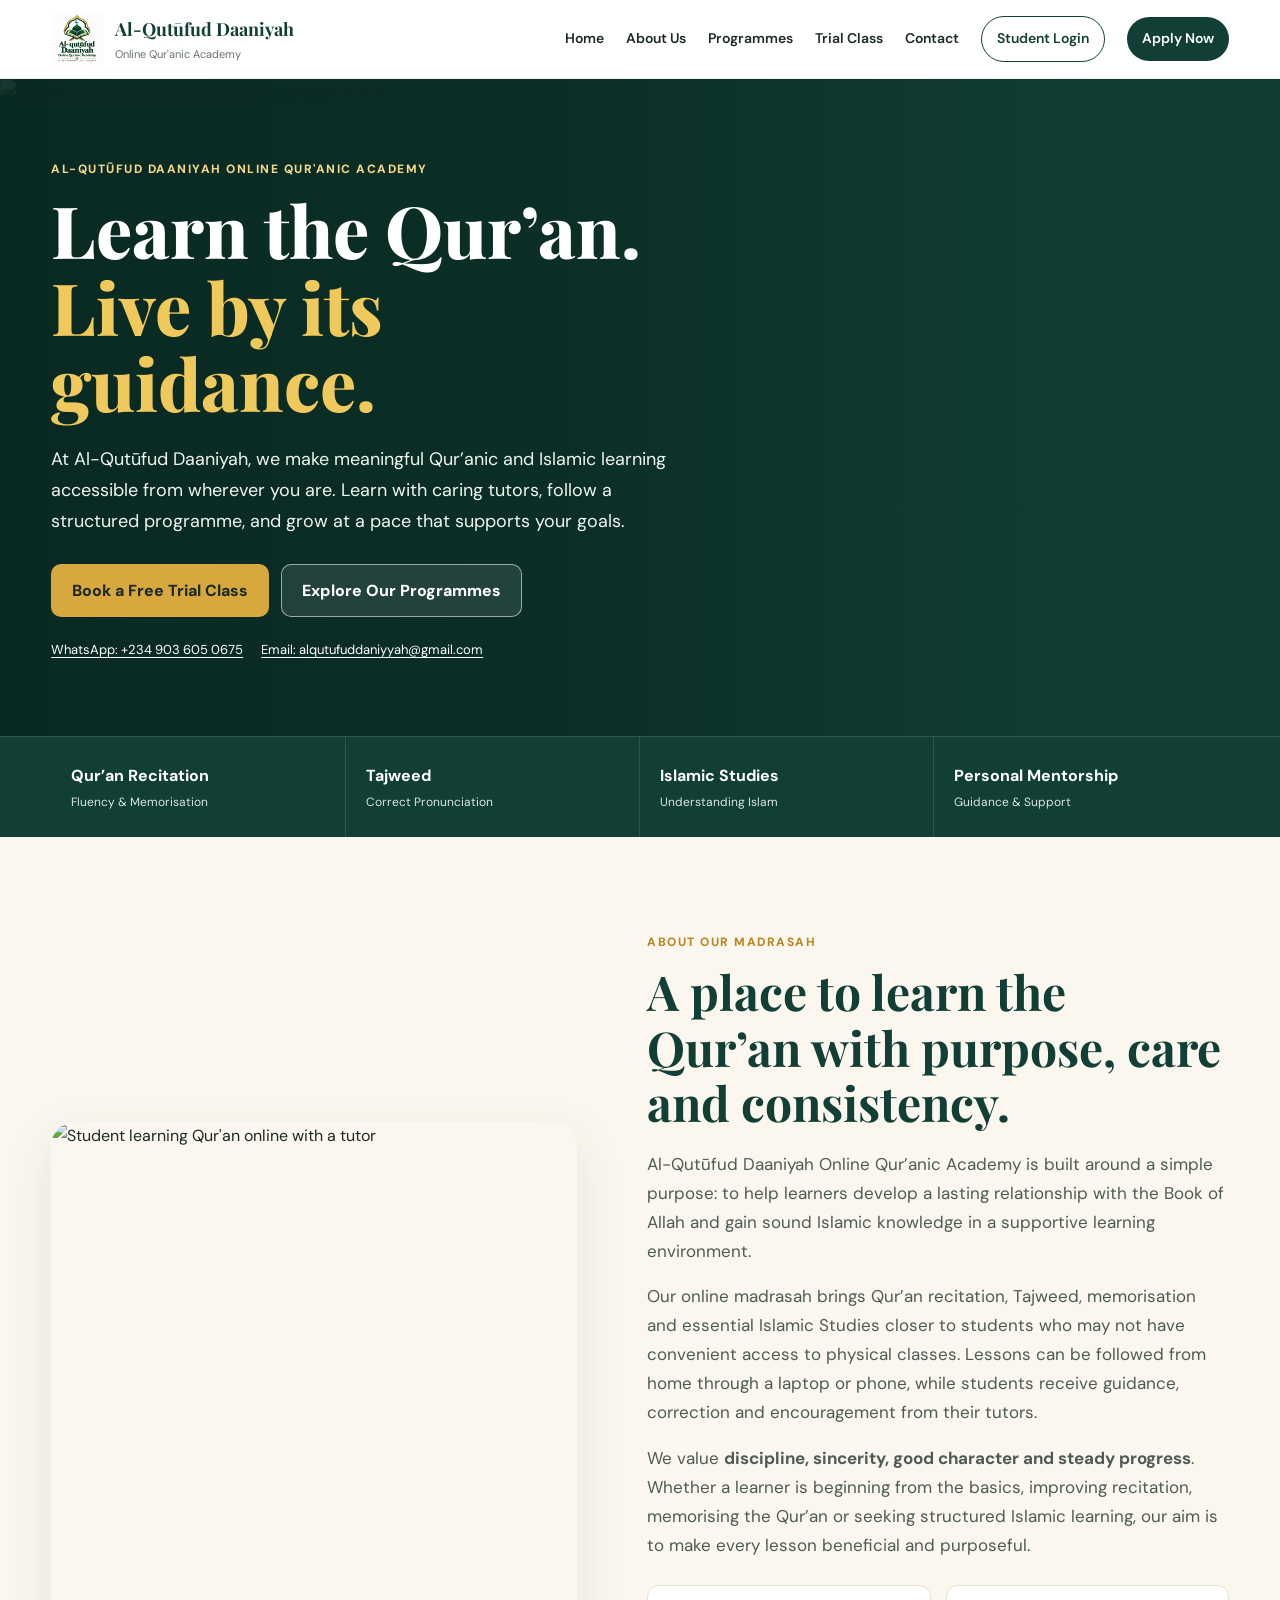
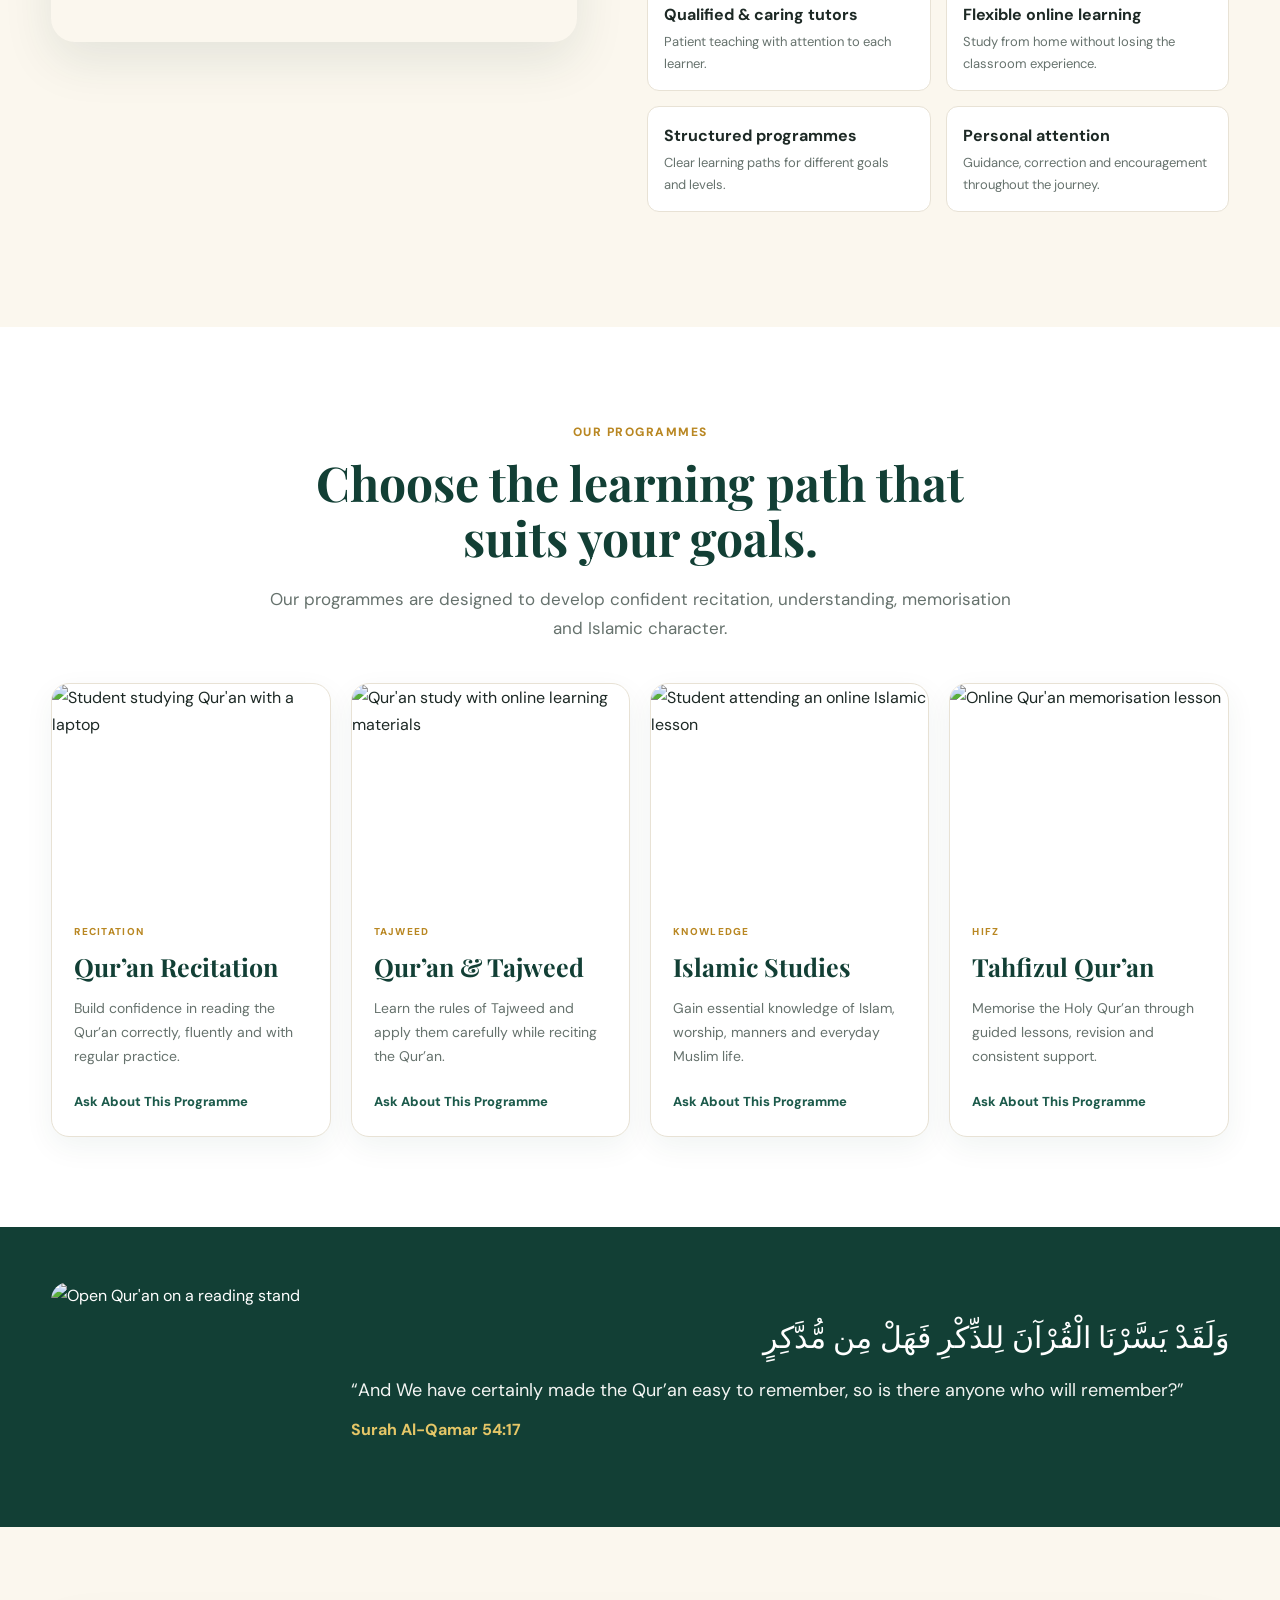
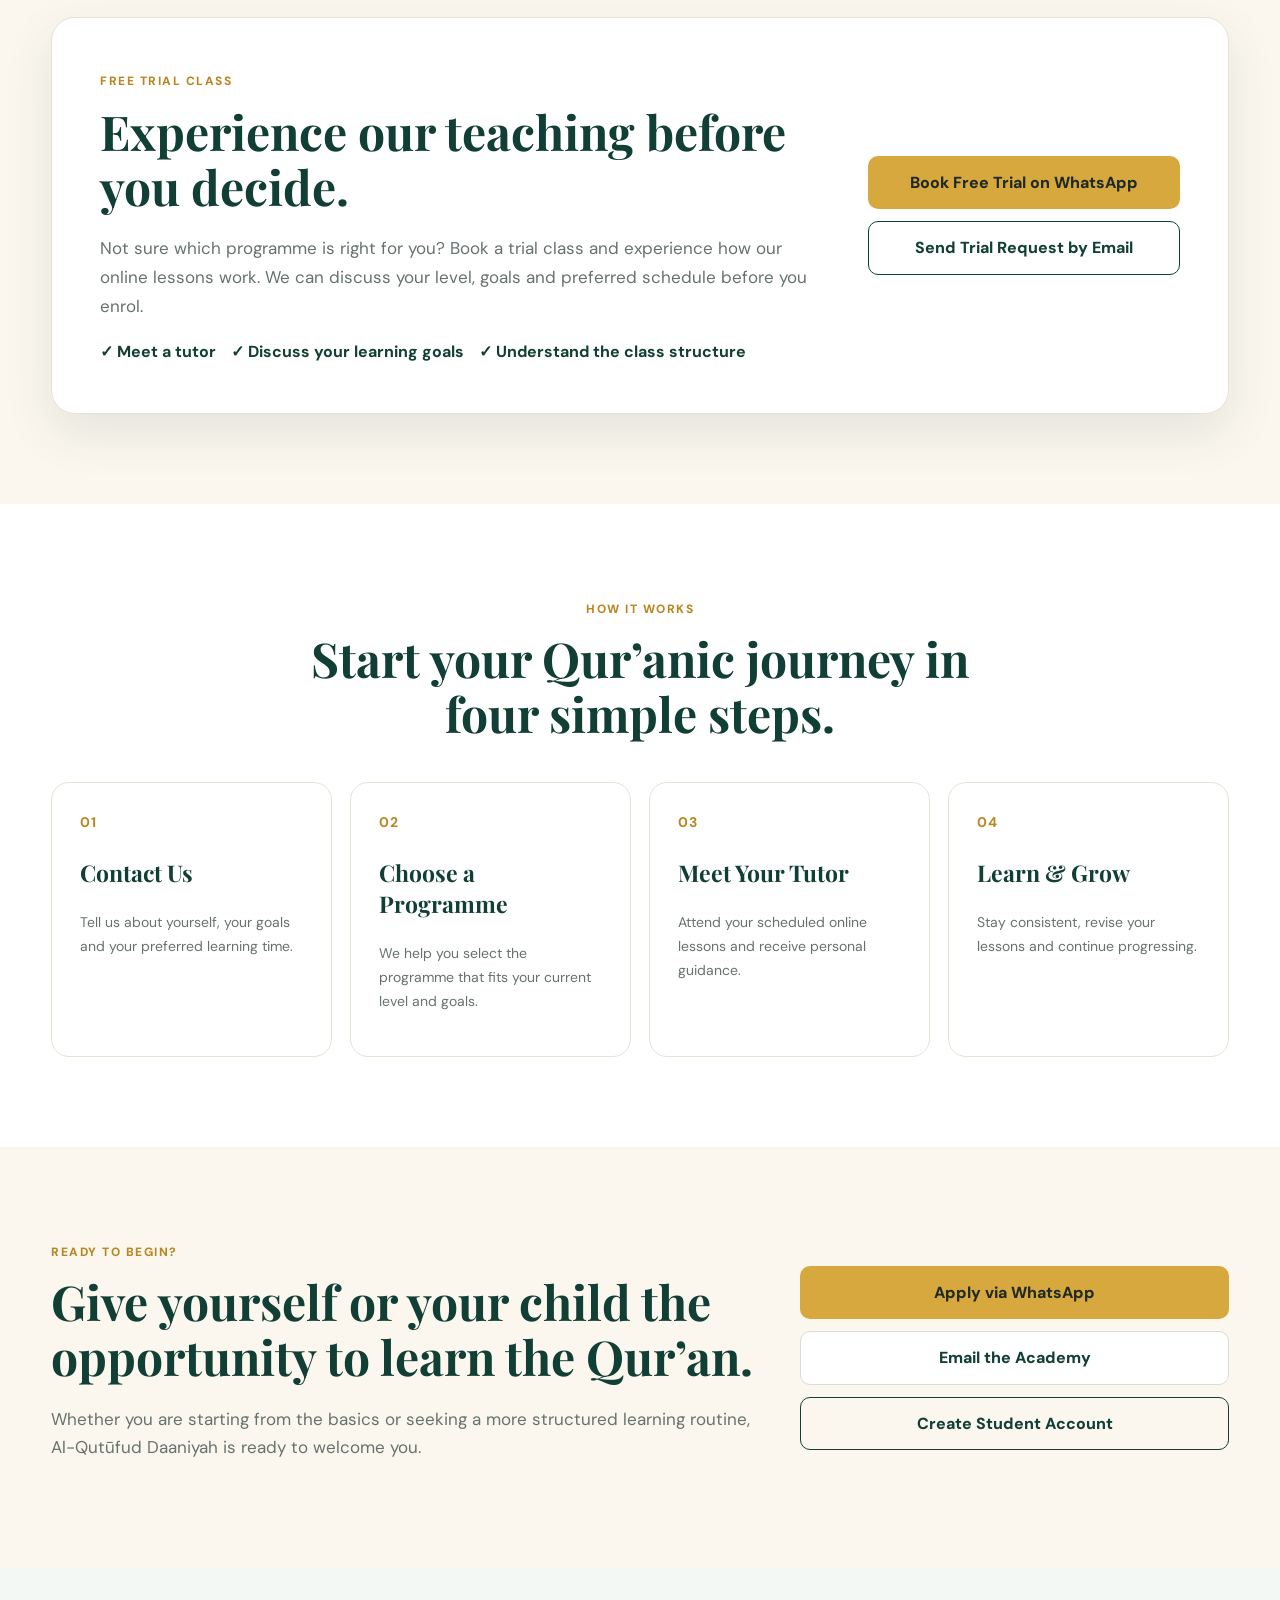
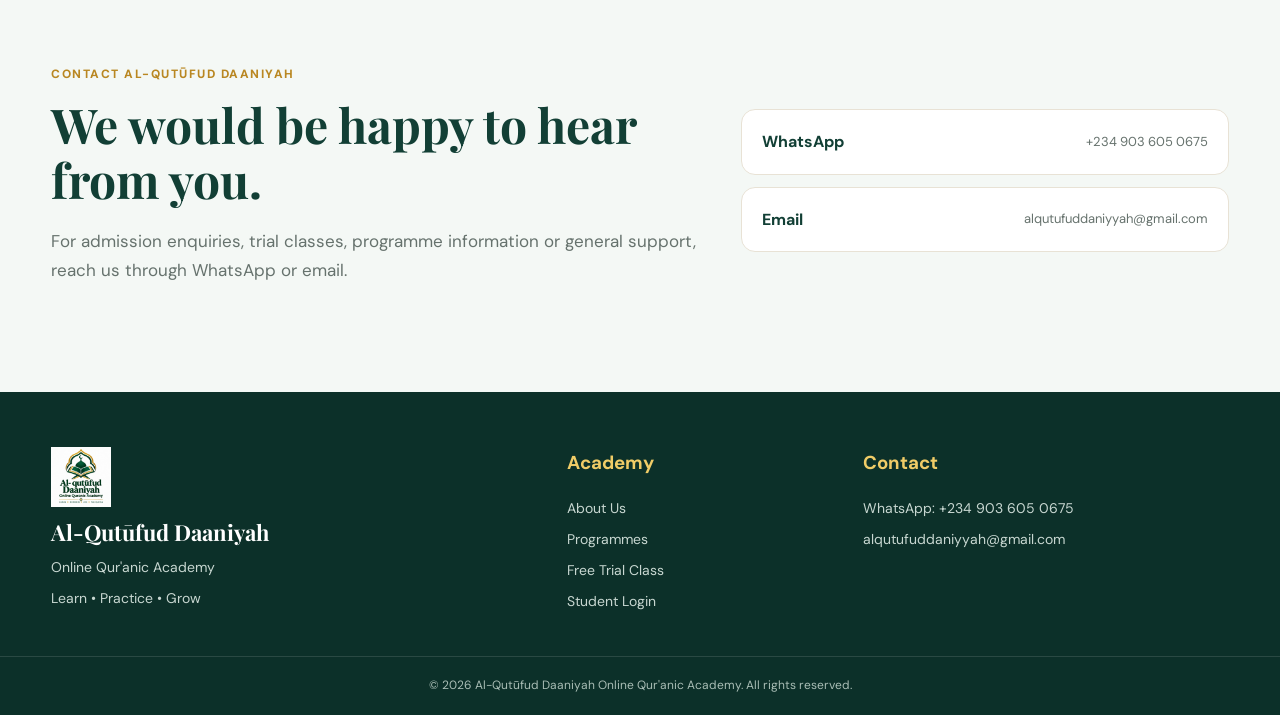
==== index.html @ c8fb1d6e "Add files via upload" ====
<!DOCTYPE html>
<html lang="en">
<head>
<meta charset="UTF-8"><meta name="viewport" content="width=device-width, initial-scale=1.0">
<meta name="description" content="Al-Qutūfud Daaniyah Online Qur'anic Academy — structured Qur'an, Tajweed, Tahfiz, Islamic Studies and personal mentorship online.">
<title>Al-Qutūfud Daaniyah | Online Qur'anic Academy</title>
<link rel="preconnect" href="https://fonts.googleapis.com"><link rel="preconnect" href="https://fonts.gstatic.com" crossorigin>
<link href="https://fonts.googleapis.com/css2?family=DM+Sans:wght@400;500;600;700&family=Playfair+Display:wght@600;700;800&display=swap" rel="stylesheet">
<link rel="stylesheet" href="style.css?v=9">
</head>
<body>
<header class="site-header"><div class="container nav-wrap">
<a class="brand" href="index.html"><img src="logo.png" alt="Al-Qutūfud Daaniyah logo"><span><strong>Al-Qutūfud Daaniyah</strong><small>Online Qur'anic Academy</small></span></a>
<button class="menu-btn" aria-label="Open menu">☰</button>
<nav id="nav"><a href="#home">Home</a><a href="#about">About Us</a><a href="#programmes">Programmes</a><a href="#trial">Trial Class</a><a href="#contact">Contact</a><a class="nav-login" href="student-login.html">Student Login</a><a class="nav-apply" href="#admission">Apply Now</a></nav>
</div></header>
<main>
<section id="home" class="hero-new"><div class="hero-image"><img src="assets/hero-quran-teaching.jpg" alt="Sheikh teaching Qur'an to a student through a laptop"><div class="hero-shade"></div></div><div class="container hero-content"><div class="hero-copy"><span class="eyebrow light-eyebrow">AL-QUTŪFUD DAANIYAH ONLINE QUR'ANIC ACADEMY</span><h1>Learn the Qur’an.<br><span>Live by its guidance.</span></h1><p>At Al-Qutūfud Daaniyah, we make meaningful Qur’anic and Islamic learning accessible from wherever you are. Learn with caring tutors, follow a structured programme, and grow at a pace that supports your goals.</p><div class="hero-actions"><a class="btn gold" href="#trial">Book a Free Trial Class</a><a class="btn glass" href="#programmes">Explore Our Programmes</a></div><div class="hero-contact"><a href="https://wa.me/2349036050675" target="_blank" rel="noopener">WhatsApp: +234 903 605 0675</a><a href="mailto:alqutufuddaniyyah@gmail.com">Email: alqutufuddaniyyah@gmail.com</a></div></div></div></section>
<section class="feature-strip"><div class="container feature-grid"><div><strong>Qur’an Recitation</strong><small>Fluency & Memorisation</small></div><div><strong>Tajweed</strong><small>Correct Pronunciation</small></div><div><strong>Islamic Studies</strong><small>Understanding Islam</small></div><div><strong>Personal Mentorship</strong><small>Guidance & Support</small></div></div></section>
<section id="about" class="section story-section"><div class="container story-grid"><div class="story-image"><img src="assets/about-reference.jpg" alt="Student learning Qur'an online with a tutor"></div><div class="story-copy"><span class="eyebrow">ABOUT OUR MADRASAH</span><h2>A place to learn the Qur’an with purpose, care and consistency.</h2><p>Al-Qutūfud Daaniyah Online Qur’anic Academy is built around a simple purpose: to help learners develop a lasting relationship with the Book of Allah and gain sound Islamic knowledge in a supportive learning environment.</p><p>Our online madrasah brings Qur’an recitation, Tajweed, memorisation and essential Islamic Studies closer to students who may not have convenient access to physical classes. Lessons can be followed from home through a laptop or phone, while students receive guidance, correction and encouragement from their tutors.</p><p>We value <strong>discipline, sincerity, good character and steady progress</strong>. Whether a learner is beginning from the basics, improving recitation, memorising the Qur’an or seeking structured Islamic learning, our aim is to make every lesson beneficial and purposeful.</p><div class="benefit-list"><div><strong>Qualified & caring tutors</strong><span>Patient teaching with attention to each learner.</span></div><div><strong>Flexible online learning</strong><span>Study from home without losing the classroom experience.</span></div><div><strong>Structured programmes</strong><span>Clear learning paths for different goals and levels.</span></div><div><strong>Personal attention</strong><span>Guidance, correction and encouragement throughout the journey.</span></div></div></div></div></section>
<section id="programmes" class="section programs-section"><div class="container"><div class="section-heading"><span class="eyebrow">OUR PROGRAMMES</span><h2>Choose the learning path that suits your goals.</h2><p>Our programmes are designed to develop confident recitation, understanding, memorisation and Islamic character.</p></div><div class="program-grid four">
<article class="program-card"><div class="program-image"><img src="assets/programme-tajweed.jpg" alt="Student studying Qur'an with a laptop"></div><div class="program-body"><span class="program-label">RECITATION</span><h3>Qur’an Recitation</h3><p>Build confidence in reading the Qur’an correctly, fluently and with regular practice.</p><a href="#trial">Ask About This Programme</a></div></article>
<article class="program-card"><div class="program-image"><img src="assets/programme-quran-tajweed.jpg" alt="Qur'an study with online learning materials"></div><div class="program-body"><span class="program-label">TAJWEED</span><h3>Qur’an & Tajweed</h3><p>Learn the rules of Tajweed and apply them carefully while reciting the Qur’an.</p><a href="#trial">Ask About This Programme</a></div></article>
<article class="program-card"><div class="program-image"><img src="assets/programme-islamic-studies.jpg" alt="Student attending an online Islamic lesson"></div><div class="program-body"><span class="program-label">KNOWLEDGE</span><h3>Islamic Studies</h3><p>Gain essential knowledge of Islam, worship, manners and everyday Muslim life.</p><a href="#trial">Ask About This Programme</a></div></article>
<article class="program-card"><div class="program-image"><img src="assets/programme-memorisation.jpg" alt="Online Qur'an memorisation lesson"></div><div class="program-body"><span class="program-label">HIFZ</span><h3>Tahfizul Qur’an</h3><p>Memorise the Holy Qur’an through guided lessons, revision and consistent support.</p><a href="#trial">Ask About This Programme</a></div></article>
</div></div></section>
<section class="quote-band"><div class="container quote-inner"><img src="assets/quote-quran.jpg" alt="Open Qur'an on a reading stand"><div><div class="arabic">وَلَقَدْ يَسَّرْنَا الْقُرْآنَ لِلذِّكْرِ فَهَلْ مِن مُّدَّكِرٍ</div><p>“And We have certainly made the Qur’an easy to remember, so is there anyone who will remember?”</p><span>Surah Al-Qamar 54:17</span></div></div></section>
<section id="trial" class="section trial-section"><div class="container trial-card"><div><span class="eyebrow">FREE TRIAL CLASS</span><h2>Experience our teaching before you decide.</h2><p>Not sure which programme is right for you? Book a trial class and experience how our online lessons work. We can discuss your level, goals and preferred schedule before you enrol.</p><div class="trial-points"><span>✓ Meet a tutor</span><span>✓ Discuss your learning goals</span><span>✓ Understand the class structure</span></div></div><div class="trial-actions"><a class="btn gold" href="https://wa.me/2349036050675?text=Assalamu%20Alaikum%2C%20I%20would%20like%20to%20book%20a%20free%20trial%20class%20at%20Al-Qut%C5%ABfud%20Daaniyah%20Online%20Qur%27anic%20Academy." target="_blank" rel="noopener">Book Free Trial on WhatsApp</a><a class="email-btn" href="mailto:alqutufuddaniyyah@gmail.com?subject=Free%20Trial%20Class%20Request">Send Trial Request by Email</a></div></div></section>
<section id="how" class="section steps-section"><div class="container"><div class="section-heading"><span class="eyebrow">HOW IT WORKS</span><h2>Start your Qur’anic journey in four simple steps.</h2></div><div class="steps-grid four-steps"><div class="step"><b>01</b><h3>Contact Us</h3><p>Tell us about yourself, your goals and your preferred learning time.</p></div><div class="step"><b>02</b><h3>Choose a Programme</h3><p>We help you select the programme that fits your current level and goals.</p></div><div class="step"><b>03</b><h3>Meet Your Tutor</h3><p>Attend your scheduled online lessons and receive personal guidance.</p></div><div class="step"><b>04</b><h3>Learn & Grow</h3><p>Stay consistent, revise your lessons and continue progressing.</p></div></div></div></section>
<section id="admission" class="section admission-section"><div class="container admission-cta"><div><span class="eyebrow">READY TO BEGIN?</span><h2>Give yourself or your child the opportunity to learn the Qur’an.</h2><p>Whether you are starting from the basics or seeking a more structured learning routine, Al-Qutūfud Daaniyah is ready to welcome you.</p></div><div class="cta-buttons"><a class="btn gold" href="https://wa.me/2349036050675?text=Assalamu%20Alaikum%2C%20I%20would%20like%20to%20apply%20to%20Al-Qut%C5%ABfud%20Daaniyah%20Online%20Qur%27anic%20Academy." target="_blank" rel="noopener">Apply via WhatsApp</a><a class="btn secondary" href="mailto:alqutufuddaniyyah@gmail.com?subject=Admission%20Enquiry">Email the Academy</a><a class="btn outline" href="student-login.html#register">Create Student Account</a></div></div></section>
<section id="contact" class="section contact-section"><div class="container contact-grid"><div><span class="eyebrow">CONTACT AL-QUTŪFUD DAANIYAH</span><h2>We would be happy to hear from you.</h2><p>For admission enquiries, trial classes, programme information or general support, reach us through WhatsApp or email.</p></div><div class="contact-buttons"><a class="contact-button whatsapp" href="https://wa.me/2349036050675" target="_blank" rel="noopener"><strong>WhatsApp</strong><span>+234 903 605 0675</span></a><a class="contact-button email" href="mailto:alqutufuddaniyyah@gmail.com"><strong>Email</strong><span>alqutufuddaniyyah@gmail.com</span></a></div></div></section>
</main>
<footer><div class="container footer-grid"><div><img src="logo.png" alt="Al-Qutūfud Daaniyah" class="footer-logo"><strong>Al-Qutūfud Daaniyah</strong><p>Online Qur'anic Academy</p><p>Learn • Practice • Grow</p></div><div><h3>Academy</h3><a href="#about">About Us</a><a href="#programmes">Programmes</a><a href="#trial">Free Trial Class</a><a href="student-login.html">Student Login</a></div><div><h3>Contact</h3><a href="https://wa.me/2349036050675" target="_blank" rel="noopener">WhatsApp: +234 903 605 0675</a><a href="mailto:alqutufuddaniyyah@gmail.com">alqutufuddaniyyah@gmail.com</a></div></div><div class="copyright">© <span id="year"></span> Al-Qutūfud Daaniyah Online Qur'anic Academy. All rights reserved.</div></footer>
<script src="script.js?v=9"></script>
</body></html>
---- style.css ----
:root{--green:#123f35;--green2:#1c5a4b;--cream:#fbf7ee;--gold:#d7a83d;--gold2:#b98722;--ink:#1d2925;--muted:#66726d;--white:#fff;--line:#e8e2d5;--shadow:0 18px 50px rgba(19,63,53,.10)}*{box-sizing:border-box}html{scroll-behavior:smooth}body{margin:0;font-family:'DM Sans',sans-serif;color:var(--ink);background:#fff;line-height:1.7}a{text-decoration:none;color:inherit}.container{width:min(1180px,92%);margin:auto}.site-header{position:sticky;top:0;z-index:50;background:rgba(255,255,255,.96);backdrop-filter:blur(12px);border-bottom:1px solid rgba(18,63,53,.08)}.nav-wrap{min-height:78px;display:flex;align-items:center;justify-content:space-between;gap:24px}.brand{display:flex;align-items:center;gap:12px}.brand img{width:52px;height:52px;object-fit:contain}.brand strong{display:block;font-family:'Playfair Display',serif;font-size:18px;color:var(--green)}.brand small{display:block;color:var(--muted);font-size:11px}nav{display:flex;align-items:center;gap:22px;font-size:14px;font-weight:600}nav a:hover{color:var(--gold2)}.nav-login,.nav-apply{padding:10px 15px;border-radius:999px}.nav-login{border:1px solid var(--green);color:var(--green)}.nav-apply{background:var(--green);color:white}.menu-btn{display:none;border:0;background:none;font-size:28px;color:var(--green)}.hero-new{position:relative;min-height:650px;display:flex;align-items:center;overflow:hidden;background:var(--green)}.hero-image,.hero-shade{position:absolute;inset:0}.hero-image img{width:100%;height:100%;object-fit:cover}.hero-shade{background:linear-gradient(90deg,rgba(8,40,32,.93) 0%,rgba(8,40,32,.72) 43%,rgba(8,40,32,.18) 78%,rgba(8,40,32,.1))}.hero-content{position:relative;z-index:2}.hero-copy{max-width:670px;color:#fff;padding:75px 0}.eyebrow{display:inline-block;letter-spacing:1.5px;font-size:12px;font-weight:800;color:var(--gold2);margin-bottom:12px}.light-eyebrow{color:#f4d889}.hero-copy h1{font:800 clamp(42px,6vw,72px)/1.06 'Playfair Display',serif;margin:0 0 24px}.hero-copy h1 span{color:#f0c95c}.hero-copy p{font-size:18px;max-width:650px;color:#f1f5f2;margin-bottom:28px}.hero-actions{display:flex;flex-wrap:wrap;gap:12px}.btn{display:inline-flex;justify-content:center;align-items:center;min-height:48px;padding:12px 20px;border-radius:10px;border:1px solid transparent;font-weight:800;cursor:pointer;transition:.2s}.btn:hover{transform:translateY(-1px)}.btn.gold{background:var(--gold);color:#1f2a24}.btn.primary{background:var(--green);color:#fff}.btn.secondary{background:#fff;color:var(--green);border-color:#d7ded9}.btn.outline{background:transparent;color:var(--green);border-color:var(--green)}.btn.glass{background:rgba(255,255,255,.1);color:#fff;border-color:rgba(255,255,255,.55)}.hero-contact{display:flex;gap:18px;flex-wrap:wrap;margin-top:22px;font-size:13px}.hero-contact a{text-decoration:underline;text-underline-offset:3px}.feature-strip{background:var(--green);color:#fff;border-top:1px solid rgba(255,255,255,.12)}.feature-grid{display:grid;grid-template-columns:repeat(4,1fr)}.feature-grid>div{padding:25px 20px;border-right:1px solid rgba(255,255,255,.12)}.feature-grid>div:last-child{border-right:0}.feature-grid strong,.feature-grid small{display:block}.feature-grid strong{font-size:16px}.feature-grid small{color:#d8e6e0;font-size:12px;margin-top:2px}.section{padding:90px 0}.story-section{background:var(--cream)}.story-grid{display:grid;grid-template-columns:.95fr 1.05fr;gap:70px;align-items:center}.story-image{border-radius:24px;overflow:hidden;box-shadow:var(--shadow)}.story-image img{display:block;width:100%;height:520px;object-fit:cover}.story-copy h2,.section-heading h2,.admission-cta h2,.trial-card h2,.contact-grid h2{font:700 clamp(30px,4vw,48px)/1.15 'Playfair Display',serif;color:var(--green);margin:0 0 20px}.story-copy p{font-size:17px;color:#4d5b55}.benefit-list{display:grid;grid-template-columns:1fr 1fr;gap:15px;margin:25px 0}.benefit-list>div{padding:15px 16px;background:#fff;border:1px solid var(--line);border-radius:12px}.benefit-list strong,.benefit-list span{display:block}.benefit-list span{font-size:13px;color:var(--muted);margin-top:3px}.programs-section{background:#fff}.section-heading{max-width:760px;margin:0 auto 40px;text-align:center}.section-heading p{font-size:17px;color:var(--muted)}.program-grid{display:grid;grid-template-columns:repeat(4,1fr);gap:20px}.program-card{border:1px solid var(--line);border-radius:18px;overflow:hidden;background:#fff;box-shadow:0 10px 30px rgba(18,63,53,.06);transition:.2s}.program-card:hover{transform:translateY(-4px);box-shadow:var(--shadow)}.program-image{height:210px;overflow:hidden}.program-image img{width:100%;height:100%;object-fit:cover;display:block}.program-body{padding:22px}.program-label{font-size:10px;font-weight:800;letter-spacing:1.3px;color:var(--gold2)}.program-body h3{font:700 25px 'Playfair Display',serif;color:var(--green);margin:7px 0 10px}.program-body p{color:var(--muted);font-size:14px;min-height:76px}.program-body a{color:var(--green2);font-weight:800;font-size:13px}.quote-band{background:var(--green);color:#fff;padding:55px 0}.quote-inner{display:grid;grid-template-columns:260px 1fr;align-items:center;gap:40px}.quote-inner img{width:260px;height:190px;border-radius:18px;object-fit:cover}.arabic{font-family:serif;font-size:30px;line-height:1.8;direction:rtl}.quote-inner p{font-size:18px;margin:10px 0;color:#f3f5f3}.quote-inner span{color:#e5c667;font-weight:700}.trial-section{background:var(--cream)}.trial-card{display:grid;grid-template-columns:1.4fr .6fr;gap:40px;align-items:center;background:#fff;border:1px solid var(--line);border-radius:24px;padding:48px;box-shadow:var(--shadow)}.trial-card p{font-size:17px;color:var(--muted)}.trial-points{display:flex;flex-wrap:wrap;gap:15px;color:var(--green);font-weight:700}.trial-actions{display:flex;flex-direction:column;gap:12px}.email-btn{text-align:center;border:1px solid var(--green);padding:12px 20px;border-radius:10px;color:var(--green);font-weight:800}.steps-section{background:#fff}.steps-grid{display:grid;grid-template-columns:repeat(4,1fr);gap:18px}.step{padding:28px;border:1px solid var(--line);border-radius:18px;background:#fff}.step b{display:block;color:var(--gold2);font-size:14px;letter-spacing:1px}.step h3{color:var(--green);font:700 23px 'Playfair Display',serif}.step p{color:var(--muted);font-size:14px}.admission-section{background:var(--cream)}.admission-cta{display:grid;grid-template-columns:1.25fr .75fr;gap:35px;align-items:center}.admission-cta p{font-size:17px;color:var(--muted)}.cta-buttons{display:flex;flex-direction:column;gap:12px}.contact-section{background:#f4f8f5}.contact-grid{display:grid;grid-template-columns:1fr .75fr;gap:40px;align-items:center}.contact-grid p{font-size:17px;color:var(--muted)}.contact-buttons{display:grid;gap:12px}.contact-button{padding:18px 20px;border-radius:14px;background:#fff;border:1px solid var(--line);display:flex;justify-content:space-between;gap:15px;align-items:center}.contact-button strong{color:var(--green)}.contact-button span{font-size:13px;color:var(--muted)}footer{background:#0c3029;color:#e7eee9;padding:55px 0 20px}.footer-grid{display:grid;grid-template-columns:1.3fr .7fr 1fr;gap:40px}.footer-logo{width:60px;height:60px;object-fit:contain;display:block;margin-bottom:10px}.footer-grid strong{font:700 22px 'Playfair Display',serif;color:#fff}.footer-grid p,.footer-grid a{display:block;color:#c8d7d1;font-size:14px;margin:7px 0}.footer-grid h3{color:#f0cc67;margin-top:0}.copyright{text-align:center;border-top:1px solid rgba(255,255,255,.12);margin-top:35px;padding-top:18px;font-size:12px;color:#a9bdb5}.login-main{min-height:calc(100vh - 78px);background:var(--cream);padding:55px 0}.login-layout{display:grid;grid-template-columns:1fr .85fr;gap:28px;align-items:stretch}.login-visual{position:relative;min-height:650px;border-radius:22px;overflow:hidden}.login-visual img{width:100%;height:100%;object-fit:cover;position:absolute}.login-overlay{position:absolute;inset:auto 0 0;padding:35px;background:linear-gradient(transparent,rgba(8,40,32,.92));color:#fff}.login-overlay h1{font:700 44px 'Playfair Display',serif;margin:5px 0 10px}.auth-panel{background:#fff;border:1px solid var(--line);border-radius:22px;padding:34px;box-shadow:var(--shadow)}.auth-switch{display:grid;grid-template-columns:1fr 1fr;border-bottom:1px solid var(--line);margin-bottom:25px}.switch-btn{border:0;background:none;padding:13px;font-weight:800;color:var(--muted);cursor:pointer}.switch-btn.active{color:var(--green);border-bottom:3px solid var(--gold)}.auth-box{display:none}.auth-box.active{display:block}.auth-box h2{font:700 34px 'Playfair Display',serif;color:var(--green);margin:5px 0}.auth-box p{color:var(--muted)}form{display:grid;gap:15px}label{display:grid;gap:7px;font-weight:700;font-size:13px;color:var(--green)}input,select{width:100%;border:1px solid #d8dfda;border-radius:10px;padding:13px 14px;font:inherit;outline:none;background:#fff}input:focus,select:focus{border-color:var(--gold)}.form-grid{display:grid;grid-template-columns:1fr 1fr;gap:12px}.auth-message{min-height:24px;color:#a23a2a;font-size:13px;margin:16px 0}.auth-message.success{color:#24704e}.login-help{border-top:1px solid var(--line);padding-top:18px;display:flex;gap:12px;flex-wrap:wrap;font-size:13px}.login-help a{color:var(--green);font-weight:800}.back-home{font-weight:800;color:var(--green)}.student-main{min-height:calc(100vh - 78px);background:var(--cream);padding:35px 0 80px}.student-nav{display:flex;align-items:center;gap:15px}.top-notification{background:var(--green);color:#fff;border-radius:15px;padding:17px 20px;display:flex;align-items:center;gap:15px;margin-bottom:28px;box-shadow:var(--shadow)}.notification-icon{width:38px;height:38px;border-radius:50%;background:var(--gold);color:#17352d;display:grid;place-items:center;font-weight:900}.notification-copy{display:grid}.notification-copy span{font-size:13px;color:#d9e8e2}.notification-close{margin-left:auto;border:0;background:transparent;color:#fff;font-size:25px;cursor:pointer}.dashboard-page{background:#fff;border:1px solid var(--line);border-radius:24px;padding:35px;box-shadow:var(--shadow)}.dashboard-head h1{font:700 clamp(32px,5vw,52px) 'Playfair Display',serif;color:var(--green);margin:0}.dashboard-head p{color:var(--muted)}.dashboard-cards{display:grid;grid-template-columns:1fr 1fr;gap:15px;margin:25px 0 40px}.dash-card{padding:22px;background:var(--cream);border-radius:15px}.dash-card span{display:block;color:var(--muted);font-size:12px}.dash-card strong{display:block;color:var(--green);font-size:18px;margin-top:5px}.portal-subheading h2{font:700 32px 'Playfair Display',serif;color:var(--green);margin:0}.portal-subheading p{color:var(--muted)}.classes-list{display:grid;gap:12px}.class-card{display:flex;justify-content:space-between;align-items:center;gap:20px;padding:20px;border:1px solid var(--line);border-radius:15px}.class-card h4{font-size:20px;margin:3px 0}.class-card p{margin:3px 0;color:var(--muted);font-size:13px}.student-tools{display:grid;grid-template-columns:repeat(4,1fr);gap:15px;margin-top:30px}.student-tools article{padding:20px;border:1px solid var(--line);border-radius:15px}.student-tools article span{font-weight:800;color:var(--gold2);font-size:12px}.student-tools h3{color:var(--green);margin:8px 0}.student-tools p{font-size:13px;color:var(--muted)}.dashboard-quote{text-align:center;background:var(--green);color:#fff;padding:28px;border-radius:18px;margin-top:30px}.empty-card{padding:25px;border:1px dashed #cfd8d2;border-radius:15px;color:var(--muted)}.empty-card strong{color:var(--green);display:block;margin-bottom:5px}.muted{color:var(--muted)}@media(max-width:950px){nav{display:none;position:absolute;top:78px;left:0;right:0;background:#fff;padding:18px;box-shadow:0 15px 25px rgba(0,0,0,.08);flex-direction:column;align-items:stretch}.menu-btn{display:block}nav.open{display:flex}.feature-grid,.program-grid,.steps-grid,.student-tools{grid-template-columns:1fr 1fr}.story-grid,.trial-card,.admission-cta,.contact-grid,.login-layout{grid-template-columns:1fr}.story-image img{height:420px}.login-visual{min-height:420px}.quote-inner{grid-template-columns:1fr}.quote-inner img{width:100%;height:250px}.trial-actions{max-width:450px}.footer-grid{grid-template-columns:1fr 1fr}}@media(max-width:620px){.container{width:min(94%,1180px)}.brand small{display:none}.brand img{width:45px;height:45px}.hero-new{min-height:680px}.hero-copy{padding:55px 0}.hero-copy h1{font-size:43px}.hero-copy p{font-size:16px}.hero-actions,.hero-contact{flex-direction:column;align-items:stretch}.feature-grid,.program-grid,.steps-grid,.dashboard-cards,.student-tools,.form-grid,.footer-grid{grid-template-columns:1fr}.feature-grid>div{border-right:0;border-bottom:1px solid rgba(255,255,255,.12)}.section{padding:65px 0}.story-image img{height:330px}.story-copy p{font-size:15px}.benefit-list{grid-template-columns:1fr}.program-image{height:200px}.trial-card,.auth-panel,.dashboard-page{padding:24px}.quote-inner .arabic{font-size:23px}.admission-cta h2,.contact-grid h2{font-size:34px}.contact-button{flex-direction:column;align-items:flex-start}.login-main{padding:25px 0}.login-visual{min-height:350px}.login-overlay h1{font-size:34px}.student-nav .back-home{display:none}.class-card{flex-direction:column;align-items:flex-start}.class-card .btn{width:100%}}
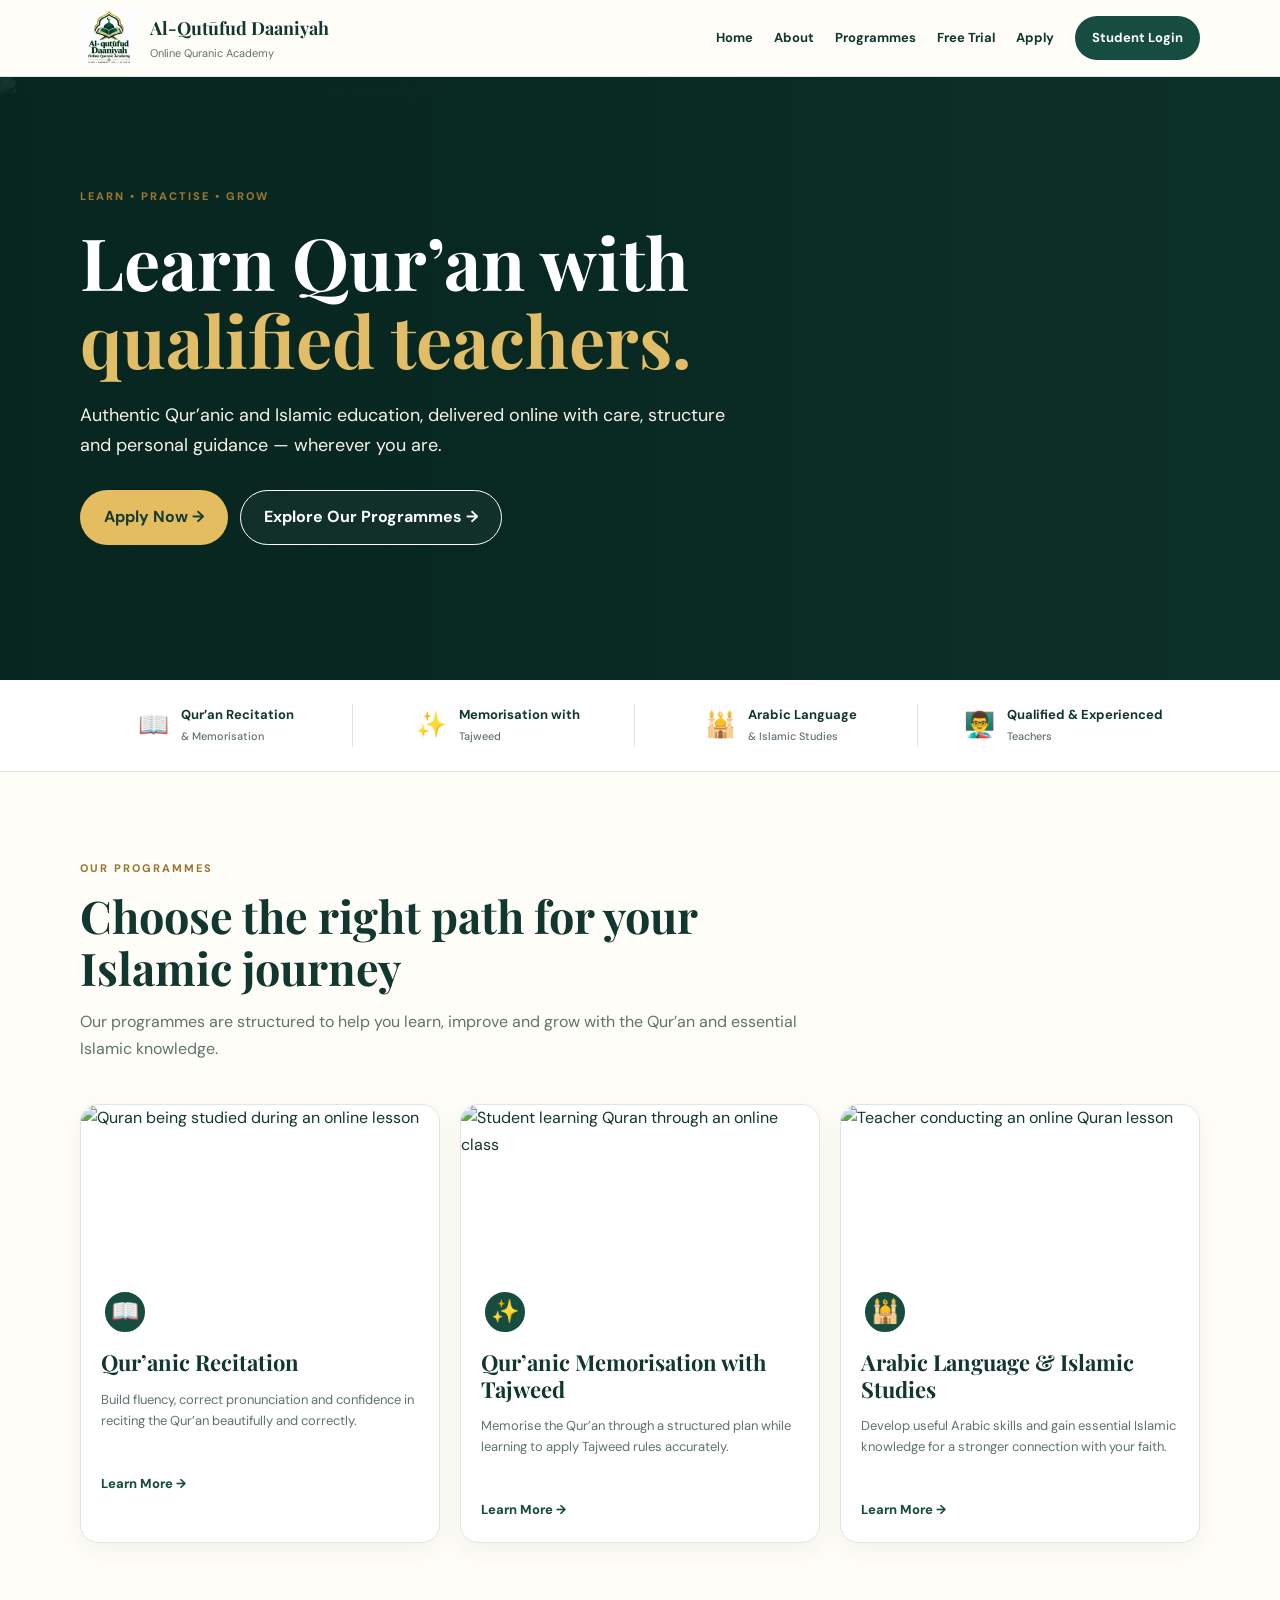
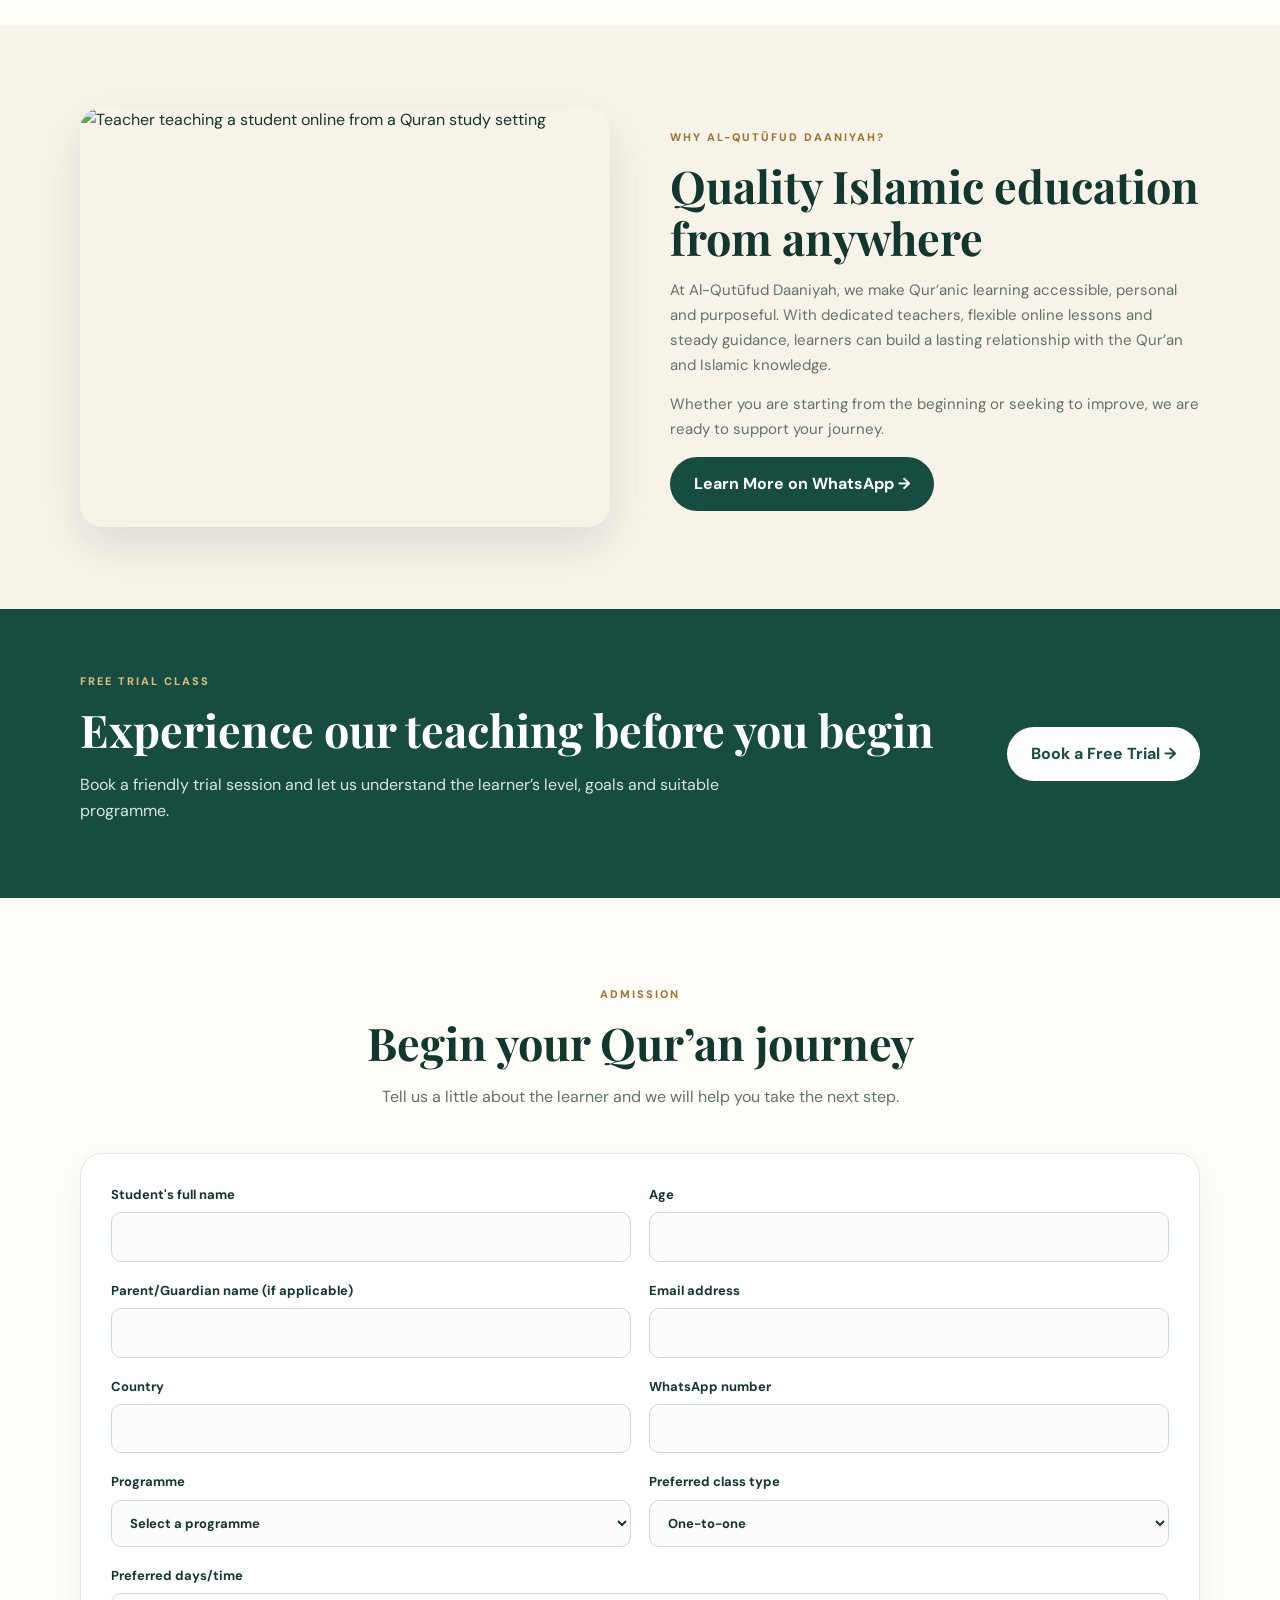
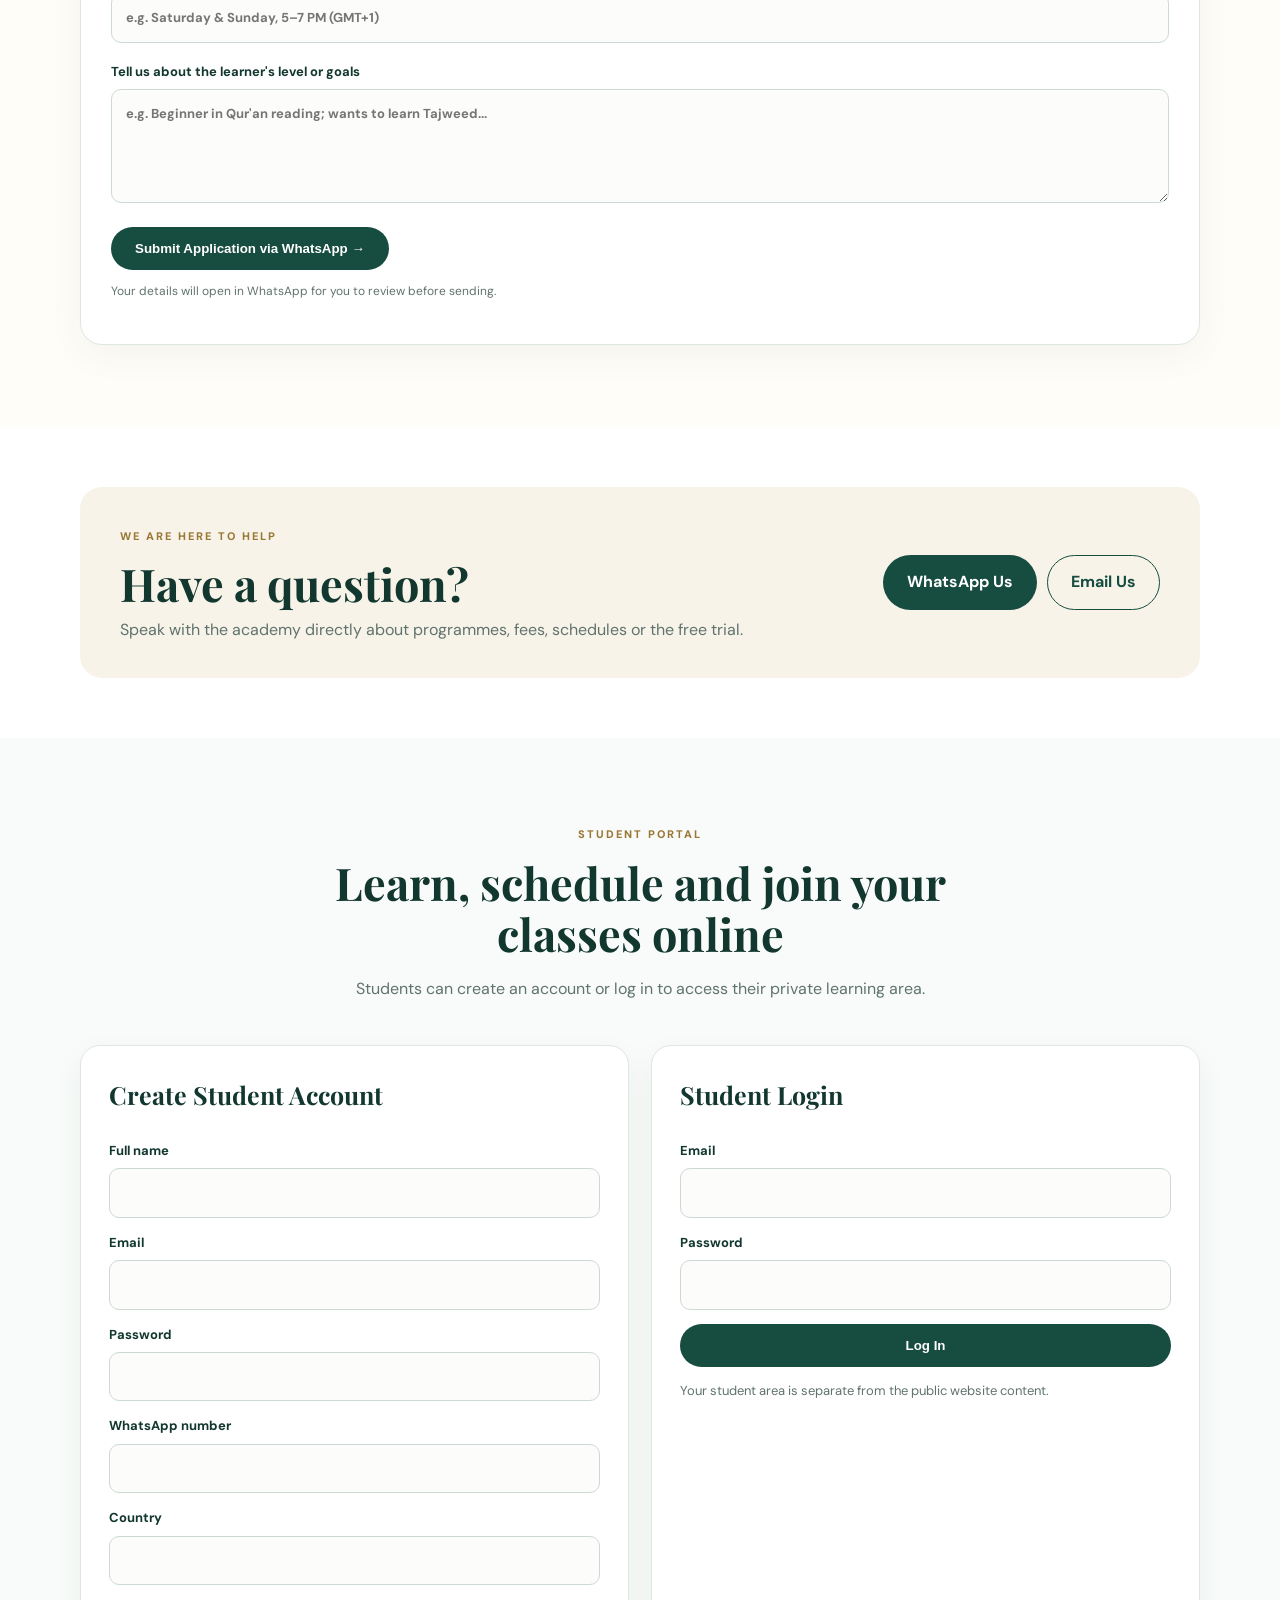
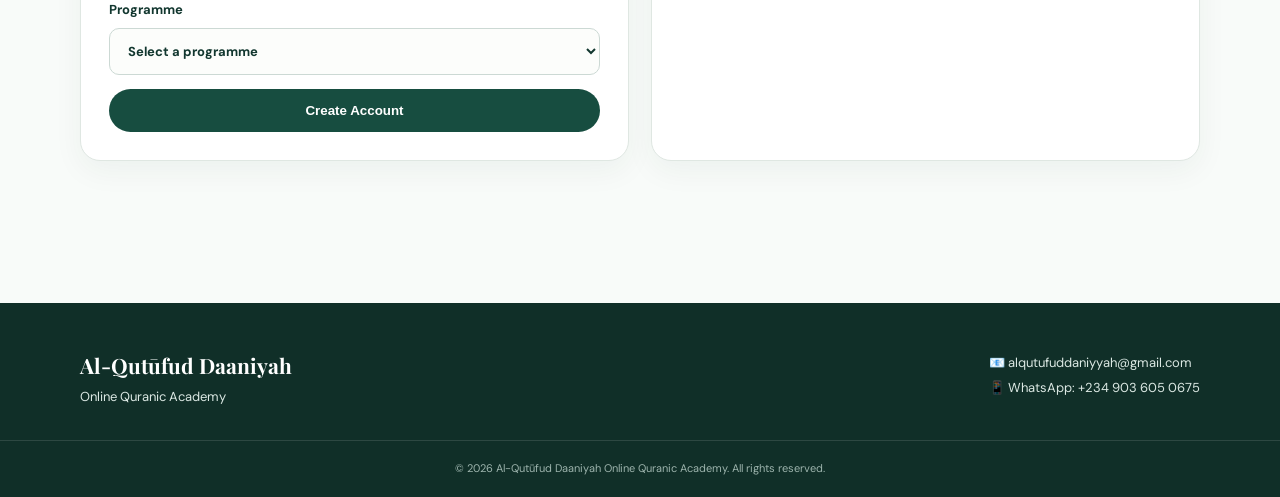
==== commit 2868ae61: "Add files via upload" ====
--- a/index.html
+++ b/index.html
@@ -1,35 +1,127 @@
 <!DOCTYPE html>
 <html lang="en">
 <head>
-<meta charset="UTF-8"><meta name="viewport" content="width=device-width, initial-scale=1.0">
-<meta name="description" content="Al-Qutūfud Daaniyah Online Qur'anic Academy — structured Qur'an, Tajweed, Tahfiz, Islamic Studies and personal mentorship online.">
-<title>Al-Qutūfud Daaniyah | Online Qur'anic Academy</title>
-<link rel="preconnect" href="https://fonts.googleapis.com"><link rel="preconnect" href="https://fonts.gstatic.com" crossorigin>
-<link href="https://fonts.googleapis.com/css2?family=DM+Sans:wght@400;500;600;700&family=Playfair+Display:wght@600;700;800&display=swap" rel="stylesheet">
-<link rel="stylesheet" href="style.css?v=9">
+<meta charset="UTF-8">
+<meta name="viewport" content="width=device-width, initial-scale=1.0">
+<meta name="description" content="Al-Qutūfud Daaniyah Online Quranic Academy — Quranic Recitation, Memorisation with Tajweed, Arabic Language and Islamic Studies.">
+<title>Al-Qutūfud Daaniyah | Online Quranic Academy</title>
+<link rel="stylesheet" href="style.css">
 </head>
 <body>
-<header class="site-header"><div class="container nav-wrap">
-<a class="brand" href="index.html"><img src="logo.png" alt="Al-Qutūfud Daaniyah logo"><span><strong>Al-Qutūfud Daaniyah</strong><small>Online Qur'anic Academy</small></span></a>
-<button class="menu-btn" aria-label="Open menu">☰</button>
-<nav id="nav"><a href="#home">Home</a><a href="#about">About Us</a><a href="#programmes">Programmes</a><a href="#trial">Trial Class</a><a href="#contact">Contact</a><a class="nav-login" href="student-login.html">Student Login</a><a class="nav-apply" href="#admission">Apply Now</a></nav>
-</div></header>
+<header class="site-header">
+  <div class="container nav-wrap">
+    <a class="brand" href="#home">
+      <img class="brand-logo" src="logo.png" alt="Al-Qutūfud Daaniyah logo">
+      <span><strong>Al-Qutūfud Daaniyah</strong><small>Online Quranic Academy</small></span>
+    </a>
+    <button class="menu-btn" aria-label="Open menu">☰</button>
+    <nav id="nav">
+      <a href="#home">Home</a><a href="#about">About</a><a href="#programmes">Programmes</a><a href="#trial">Free Trial</a><a href="#apply">Apply</a><a class="nav-cta" href="#portal">Student Login</a>
+    </nav>
+  </div>
+</header>
+
 <main>
-<section id="home" class="hero-new"><div class="hero-image"><img src="assets/hero-quran-teaching.jpg" alt="Sheikh teaching Qur'an to a student through a laptop"><div class="hero-shade"></div></div><div class="container hero-content"><div class="hero-copy"><span class="eyebrow light-eyebrow">AL-QUTŪFUD DAANIYAH ONLINE QUR'ANIC ACADEMY</span><h1>Learn the Qur’an.<br><span>Live by its guidance.</span></h1><p>At Al-Qutūfud Daaniyah, we make meaningful Qur’anic and Islamic learning accessible from wherever you are. Learn with caring tutors, follow a structured programme, and grow at a pace that supports your goals.</p><div class="hero-actions"><a class="btn gold" href="#trial">Book a Free Trial Class</a><a class="btn glass" href="#programmes">Explore Our Programmes</a></div><div class="hero-contact"><a href="https://wa.me/2349036050675" target="_blank" rel="noopener">WhatsApp: +234 903 605 0675</a><a href="mailto:alqutufuddaniyyah@gmail.com">Email: alqutufuddaniyyah@gmail.com</a></div></div></div></section>
-<section class="feature-strip"><div class="container feature-grid"><div><strong>Qur’an Recitation</strong><small>Fluency & Memorisation</small></div><div><strong>Tajweed</strong><small>Correct Pronunciation</small></div><div><strong>Islamic Studies</strong><small>Understanding Islam</small></div><div><strong>Personal Mentorship</strong><small>Guidance & Support</small></div></div></section>
-<section id="about" class="section story-section"><div class="container story-grid"><div class="story-image"><img src="assets/about-reference.jpg" alt="Student learning Qur'an online with a tutor"></div><div class="story-copy"><span class="eyebrow">ABOUT OUR MADRASAH</span><h2>A place to learn the Qur’an with purpose, care and consistency.</h2><p>Al-Qutūfud Daaniyah Online Qur’anic Academy is built around a simple purpose: to help learners develop a lasting relationship with the Book of Allah and gain sound Islamic knowledge in a supportive learning environment.</p><p>Our online madrasah brings Qur’an recitation, Tajweed, memorisation and essential Islamic Studies closer to students who may not have convenient access to physical classes. Lessons can be followed from home through a laptop or phone, while students receive guidance, correction and encouragement from their tutors.</p><p>We value <strong>discipline, sincerity, good character and steady progress</strong>. Whether a learner is beginning from the basics, improving recitation, memorising the Qur’an or seeking structured Islamic learning, our aim is to make every lesson beneficial and purposeful.</p><div class="benefit-list"><div><strong>Qualified & caring tutors</strong><span>Patient teaching with attention to each learner.</span></div><div><strong>Flexible online learning</strong><span>Study from home without losing the classroom experience.</span></div><div><strong>Structured programmes</strong><span>Clear learning paths for different goals and levels.</span></div><div><strong>Personal attention</strong><span>Guidance, correction and encouragement throughout the journey.</span></div></div></div></div></section>
-<section id="programmes" class="section programs-section"><div class="container"><div class="section-heading"><span class="eyebrow">OUR PROGRAMMES</span><h2>Choose the learning path that suits your goals.</h2><p>Our programmes are designed to develop confident recitation, understanding, memorisation and Islamic character.</p></div><div class="program-grid four">
-<article class="program-card"><div class="program-image"><img src="assets/programme-tajweed.jpg" alt="Student studying Qur'an with a laptop"></div><div class="program-body"><span class="program-label">RECITATION</span><h3>Qur’an Recitation</h3><p>Build confidence in reading the Qur’an correctly, fluently and with regular practice.</p><a href="#trial">Ask About This Programme</a></div></article>
-<article class="program-card"><div class="program-image"><img src="assets/programme-quran-tajweed.jpg" alt="Qur'an study with online learning materials"></div><div class="program-body"><span class="program-label">TAJWEED</span><h3>Qur’an & Tajweed</h3><p>Learn the rules of Tajweed and apply them carefully while reciting the Qur’an.</p><a href="#trial">Ask About This Programme</a></div></article>
-<article class="program-card"><div class="program-image"><img src="assets/programme-islamic-studies.jpg" alt="Student attending an online Islamic lesson"></div><div class="program-body"><span class="program-label">KNOWLEDGE</span><h3>Islamic Studies</h3><p>Gain essential knowledge of Islam, worship, manners and everyday Muslim life.</p><a href="#trial">Ask About This Programme</a></div></article>
-<article class="program-card"><div class="program-image"><img src="assets/programme-memorisation.jpg" alt="Online Qur'an memorisation lesson"></div><div class="program-body"><span class="program-label">HIFZ</span><h3>Tahfizul Qur’an</h3><p>Memorise the Holy Qur’an through guided lessons, revision and consistent support.</p><a href="#trial">Ask About This Programme</a></div></article>
-</div></div></section>
-<section class="quote-band"><div class="container quote-inner"><img src="assets/quote-quran.jpg" alt="Open Qur'an on a reading stand"><div><div class="arabic">وَلَقَدْ يَسَّرْنَا الْقُرْآنَ لِلذِّكْرِ فَهَلْ مِن مُّدَّكِرٍ</div><p>“And We have certainly made the Qur’an easy to remember, so is there anyone who will remember?”</p><span>Surah Al-Qamar 54:17</span></div></div></section>
-<section id="trial" class="section trial-section"><div class="container trial-card"><div><span class="eyebrow">FREE TRIAL CLASS</span><h2>Experience our teaching before you decide.</h2><p>Not sure which programme is right for you? Book a trial class and experience how our online lessons work. We can discuss your level, goals and preferred schedule before you enrol.</p><div class="trial-points"><span>✓ Meet a tutor</span><span>✓ Discuss your learning goals</span><span>✓ Understand the class structure</span></div></div><div class="trial-actions"><a class="btn gold" href="https://wa.me/2349036050675?text=Assalamu%20Alaikum%2C%20I%20would%20like%20to%20book%20a%20free%20trial%20class%20at%20Al-Qut%C5%ABfud%20Daaniyah%20Online%20Qur%27anic%20Academy." target="_blank" rel="noopener">Book Free Trial on WhatsApp</a><a class="email-btn" href="mailto:alqutufuddaniyyah@gmail.com?subject=Free%20Trial%20Class%20Request">Send Trial Request by Email</a></div></div></section>
-<section id="how" class="section steps-section"><div class="container"><div class="section-heading"><span class="eyebrow">HOW IT WORKS</span><h2>Start your Qur’anic journey in four simple steps.</h2></div><div class="steps-grid four-steps"><div class="step"><b>01</b><h3>Contact Us</h3><p>Tell us about yourself, your goals and your preferred learning time.</p></div><div class="step"><b>02</b><h3>Choose a Programme</h3><p>We help you select the programme that fits your current level and goals.</p></div><div class="step"><b>03</b><h3>Meet Your Tutor</h3><p>Attend your scheduled online lessons and receive personal guidance.</p></div><div class="step"><b>04</b><h3>Learn & Grow</h3><p>Stay consistent, revise your lessons and continue progressing.</p></div></div></div></section>
-<section id="admission" class="section admission-section"><div class="container admission-cta"><div><span class="eyebrow">READY TO BEGIN?</span><h2>Give yourself or your child the opportunity to learn the Qur’an.</h2><p>Whether you are starting from the basics or seeking a more structured learning routine, Al-Qutūfud Daaniyah is ready to welcome you.</p></div><div class="cta-buttons"><a class="btn gold" href="https://wa.me/2349036050675?text=Assalamu%20Alaikum%2C%20I%20would%20like%20to%20apply%20to%20Al-Qut%C5%ABfud%20Daaniyah%20Online%20Qur%27anic%20Academy." target="_blank" rel="noopener">Apply via WhatsApp</a><a class="btn secondary" href="mailto:alqutufuddaniyyah@gmail.com?subject=Admission%20Enquiry">Email the Academy</a><a class="btn outline" href="student-login.html#register">Create Student Account</a></div></div></section>
-<section id="contact" class="section contact-section"><div class="container contact-grid"><div><span class="eyebrow">CONTACT AL-QUTŪFUD DAANIYAH</span><h2>We would be happy to hear from you.</h2><p>For admission enquiries, trial classes, programme information or general support, reach us through WhatsApp or email.</p></div><div class="contact-buttons"><a class="contact-button whatsapp" href="https://wa.me/2349036050675" target="_blank" rel="noopener"><strong>WhatsApp</strong><span>+234 903 605 0675</span></a><a class="contact-button email" href="mailto:alqutufuddaniyyah@gmail.com"><strong>Email</strong><span>alqutufuddaniyyah@gmail.com</span></a></div></div></section>
+<section id="home" class="hero">
+  <div class="hero-image"><img src="assets/hero-quran-class.jpg" alt="Sheikh teaching Quran online to a student through a laptop"></div>
+  <div class="hero-overlay"></div>
+  <div class="container hero-content">
+    <span class="eyebrow light-text">LEARN • PRACTISE • GROW</span>
+    <h1>Learn Qur’an with <span>qualified teachers.</span></h1>
+    <p class="hero-text light-text">Authentic Qur’anic and Islamic education, delivered online with care, structure and personal guidance — wherever you are.</p>
+    <div class="hero-actions">
+      <a class="btn gold" href="#apply">Apply Now →</a>
+      <a class="btn outline-light" href="#programmes">Explore Our Programmes →</a>
+    </div>
+  </div>
+</section>
+
+<section class="trust">
+  <div class="container trust-grid">
+    <div><b>📖</b><span>Qur’an Recitation<br><small>& Memorisation</small></span></div>
+    <div><b>✨</b><span>Memorisation with<br><small>Tajweed</small></span></div>
+    <div><b>🕌</b><span>Arabic Language<br><small>& Islamic Studies</small></span></div>
+    <div><b>👨‍🏫</b><span>Qualified & Experienced<br><small>Teachers</small></span></div>
+  </div>
+</section>
+
+<section id="programmes" class="section">
+  <div class="container">
+    <div class="section-heading left-heading">
+      <span class="eyebrow">OUR PROGRAMMES</span>
+      <h2>Choose the right path for your Islamic journey</h2>
+      <p>Our programmes are structured to help you learn, improve and grow with the Qur’an and essential Islamic knowledge.</p>
+    </div>
+    <div class="programme-grid">
+      <article class="programme-card">
+        <img src="assets/quran-online-study.jpg" alt="Quran being studied during an online lesson">
+        <div class="programme-body"><div class="programme-icon">📖</div><h3>Qur’anic Recitation</h3><p>Build fluency, correct pronunciation and confidence in reciting the Qur’an beautifully and correctly.</p><a href="#apply">Learn More →</a></div>
+      </article>
+      <article class="programme-card">
+        <img src="assets/student-learning.jpg" alt="Student learning Quran through an online class">
+        <div class="programme-body"><div class="programme-icon">✨</div><h3>Qur’anic Memorisation with Tajweed</h3><p>Memorise the Qur’an through a structured plan while learning to apply Tajweed rules accurately.</p><a href="#apply">Learn More →</a></div>
+      </article>
+      <article class="programme-card">
+        <img src="assets/sheikh-teaching.jpg" alt="Teacher conducting an online Quran lesson">
+        <div class="programme-body"><div class="programme-icon">🕌</div><h3>Arabic Language & Islamic Studies</h3><p>Develop useful Arabic skills and gain essential Islamic knowledge for a stronger connection with your faith.</p><a href="#apply">Learn More →</a></div>
+      </article>
+    </div>
+  </div>
+</section>
+
+<section id="about" class="section why-section">
+  <div class="container why-grid">
+    <div class="why-image"><img src="assets/sheikh-teaching.jpg" alt="Teacher teaching a student online from a Quran study setting"></div>
+    <div class="why-copy">
+      <span class="eyebrow">WHY AL-QUTŪFUD DAANIYAH?</span>
+      <h2>Quality Islamic education from anywhere</h2>
+      <p>At Al-Qutūfud Daaniyah, we make Qur’anic learning accessible, personal and purposeful. With dedicated teachers, flexible online lessons and steady guidance, learners can build a lasting relationship with the Qur’an and Islamic knowledge.</p>
+      <p>Whether you are starting from the beginning or seeking to improve, we are ready to support your journey.</p>
+      <a class="btn primary" target="_blank" rel="noopener" href="https://wa.me/2349036050675?text=Assalamu%20Alaikum.%20I%20would%20like%20to%20learn%20more%20about%20Al-Qut%C5%ABfud%20Daaniyah%20Online%20Quranic%20Academy.">Learn More on WhatsApp →</a>
+    </div>
+  </div>
+</section>
+
+<section id="trial" class="trial section">
+  <div class="container trial-box">
+    <div><span class="eyebrow">FREE TRIAL CLASS</span><h2>Experience our teaching before you begin</h2><p>Book a friendly trial session and let us understand the learner’s level, goals and suitable programme.</p></div>
+    <a class="btn light" target="_blank" rel="noopener" href="https://wa.me/2349036050675?text=Assalamu%20Alaikum.%20I%20would%20like%20to%20book%20a%20free%20trial%20class%20with%20Al-Qut%C5%ABfud%20Daaniyah%20Online%20Quranic%20Academy.">Book a Free Trial →</a>
+  </div>
+</section>
+
+<section id="apply" class="section">
+  <div class="container">
+    <div class="section-heading"><span class="eyebrow">ADMISSION</span><h2>Begin your Qur’an journey</h2><p>Tell us a little about the learner and we will help you take the next step.</p></div>
+    <form id="applicationForm" class="application-form">
+      <div class="form-grid">
+        <label>Student's full name<input name="student" required></label><label>Age<input name="age" type="number" min="3" max="100" required></label>
+        <label>Parent/Guardian name (if applicable)<input name="guardian"></label><label>Email address<input name="email" type="email"></label>
+        <label>Country<input name="country" required></label><label>WhatsApp number<input name="phone" required></label>
+        <label>Programme<select name="programme" required><option value="">Select a programme</option><option>Qur’anic Recitation</option><option>Qur’anic Memorisation with Tajweed</option><option>Arabic Language & Islamic Studies</option></select></label>
+        <label>Preferred class type<select name="classType"><option>One-to-one</option><option>Small group</option><option>Not sure yet</option></select></label>
+        <label class="full">Preferred days/time<input name="schedule" placeholder="e.g. Saturday & Sunday, 5–7 PM (GMT+1)"></label>
+        <label class="full">Tell us about the learner's level or goals<textarea name="message" rows="4" placeholder="e.g. Beginner in Qur'an reading; wants to learn Tajweed..."></textarea></label>
+      </div>
+      <button class="btn primary" type="submit">Submit Application via WhatsApp →</button><p class="form-note">Your details will open in WhatsApp for you to review before sending.</p>
+    </form>
+  </div>
+</section>
+
+<section class="contact-cta">
+ <div class="container contact-box"><div><span class="eyebrow">WE ARE HERE TO HELP</span><h2>Have a question?</h2><p>Speak with the academy directly about programmes, fees, schedules or the free trial.</p></div><div class="contact-actions"><a class="btn primary" target="_blank" rel="noopener" href="https://wa.me/2349036050675?text=Assalamu%20Alaikum.%20I%20have%20a%20question%20about%20Al-Qut%C5%ABfud%20Daaniyah%20Online%20Quranic%20Academy.">WhatsApp Us</a><a class="btn secondary" href="mailto:alqutufuddaniyyah@gmail.com">Email Us</a></div></div>
+</section>
+
+<section id="portal" class="section portal-section">
+  <div class="container"><div class="section-heading"><span class="eyebrow">STUDENT PORTAL</span><h2>Learn, schedule and join your classes online</h2><p>Students can create an account or log in to access their private learning area.</p></div>
+    <div id="loggedOut" class="portal-grid">
+      <div class="auth-card"><h3>Create Student Account</h3><form id="registerForm"><label>Full name<input name="full_name" required></label><label>Email<input name="email" type="email" required></label><label>Password<input name="password" type="password" minlength="6" required></label><label>WhatsApp number<input name="phone"></label><label>Country<input name="country"></label><label>Programme<select name="programme"><option value="">Select a programme</option><option>Qur’anic Recitation</option><option>Qur’anic Memorisation with Tajweed</option><option>Arabic Language & Islamic Studies</option></select></label><button class="btn primary" type="submit">Create Account</button></form></div>
+      <div class="auth-card"><h3>Student Login</h3><form id="loginForm"><label>Email<input name="email" type="email" required></label><label>Password<input name="password" type="password" required></label><button class="btn primary" type="submit">Log In</button></form><p class="portal-note">Your student area is separate from the public website content.</p></div>
+    </div>
+    <p id="authMessage" class="auth-message" aria-live="polite"></p>
+    <div id="studentDashboard" class="dashboard" hidden><div class="dashboard-head"><div><span class="eyebrow">WELCOME</span><h3>Assalamu Alaikum, <span id="studentName">Student</span> 👋</h3><p id="studentEmail"></p></div><button id="logoutBtn" class="btn secondary" type="button">Log Out</button></div><div class="dashboard-cards"><div class="dash-card"><span>Programme</span><strong id="studentProgramme">—</strong></div><div class="dash-card"><span>Learning</span><strong>Qur’an • Tajweed • Islamic Studies</strong></div></div><div class="portal-subheading"><span class="eyebrow">MY CLASSES</span><h3>Upcoming Zoom Classes</h3></div><div id="classesList" class="classes-list"></div></div>
+  </div>
+</section>
 </main>
-<footer><div class="container footer-grid"><div><img src="logo.png" alt="Al-Qutūfud Daaniyah" class="footer-logo"><strong>Al-Qutūfud Daaniyah</strong><p>Online Qur'anic Academy</p><p>Learn • Practice • Grow</p></div><div><h3>Academy</h3><a href="#about">About Us</a><a href="#programmes">Programmes</a><a href="#trial">Free Trial Class</a><a href="student-login.html">Student Login</a></div><div><h3>Contact</h3><a href="https://wa.me/2349036050675" target="_blank" rel="noopener">WhatsApp: +234 903 605 0675</a><a href="mailto:alqutufuddaniyyah@gmail.com">alqutufuddaniyyah@gmail.com</a></div></div><div class="copyright">© <span id="year"></span> Al-Qutūfud Daaniyah Online Qur'anic Academy. All rights reserved.</div></footer>
-<script src="script.js?v=9"></script>
+<footer><div class="container footer-grid"><div><strong>Al-Qutūfud Daaniyah</strong><p>Online Quranic Academy</p></div><div><p>📧 alqutufuddaniyyah@gmail.com</p><p>📱 WhatsApp: +234 903 605 0675</p></div></div><div class="copyright">© <span id="year"></span> Al-Qutūfud Daaniyah Online Quranic Academy. All rights reserved.</div></footer>
+<script src="script.js"></script><script src="https://cdn.jsdelivr.net/npm/@supabase/supabase-js@2"></script><script src="supabase-config.js"></script><script src="auth.js"></script>
 </body></html>
--- a/style.css
+++ b/style.css
@@ -1 +1,4 @@
-:root{--green:#123f35;--green2:#1c5a4b;--cream:#fbf7ee;--gold:#d7a83d;--gold2:#b98722;--ink:#1d2925;--muted:#66726d;--white:#fff;--line:#e8e2d5;--shadow:0 18px 50px rgba(19,63,53,.10)}*{box-sizing:border-box}html{scroll-behavior:smooth}body{margin:0;font-family:'DM Sans',sans-serif;color:var(--ink);background:#fff;line-height:1.7}a{text-decoration:none;color:inherit}.container{width:min(1180px,92%);margin:auto}.site-header{position:sticky;top:0;z-index:50;background:rgba(255,255,255,.96);backdrop-filter:blur(12px);border-bottom:1px solid rgba(18,63,53,.08)}.nav-wrap{min-height:78px;display:flex;align-items:center;justify-content:space-between;gap:24px}.brand{display:flex;align-items:center;gap:12px}.brand img{width:52px;height:52px;object-fit:contain}.brand strong{display:block;font-family:'Playfair Display',serif;font-size:18px;color:var(--green)}.brand small{display:block;color:var(--muted);font-size:11px}nav{display:flex;align-items:center;gap:22px;font-size:14px;font-weight:600}nav a:hover{color:var(--gold2)}.nav-login,.nav-apply{padding:10px 15px;border-radius:999px}.nav-login{border:1px solid var(--green);color:var(--green)}.nav-apply{background:var(--green);color:white}.menu-btn{display:none;border:0;background:none;font-size:28px;color:var(--green)}.hero-new{position:relative;min-height:650px;display:flex;align-items:center;overflow:hidden;background:var(--green)}.hero-image,.hero-shade{position:absolute;inset:0}.hero-image img{width:100%;height:100%;object-fit:cover}.hero-shade{background:linear-gradient(90deg,rgba(8,40,32,.93) 0%,rgba(8,40,32,.72) 43%,rgba(8,40,32,.18) 78%,rgba(8,40,32,.1))}.hero-content{position:relative;z-index:2}.hero-copy{max-width:670px;color:#fff;padding:75px 0}.eyebrow{display:inline-block;letter-spacing:1.5px;font-size:12px;font-weight:800;color:var(--gold2);margin-bottom:12px}.light-eyebrow{color:#f4d889}.hero-copy h1{font:800 clamp(42px,6vw,72px)/1.06 'Playfair Display',serif;margin:0 0 24px}.hero-copy h1 span{color:#f0c95c}.hero-copy p{font-size:18px;max-width:650px;color:#f1f5f2;margin-bottom:28px}.hero-actions{display:flex;flex-wrap:wrap;gap:12px}.btn{display:inline-flex;justify-content:center;align-items:center;min-height:48px;padding:12px 20px;border-radius:10px;border:1px solid transparent;font-weight:800;cursor:pointer;transition:.2s}.btn:hover{transform:translateY(-1px)}.btn.gold{background:var(--gold);color:#1f2a24}.btn.primary{background:var(--green);color:#fff}.btn.secondary{background:#fff;color:var(--green);border-color:#d7ded9}.btn.outline{background:transparent;color:var(--green);border-color:var(--green)}.btn.glass{background:rgba(255,255,255,.1);color:#fff;border-color:rgba(255,255,255,.55)}.hero-contact{display:flex;gap:18px;flex-wrap:wrap;margin-top:22px;font-size:13px}.hero-contact a{text-decoration:underline;text-underline-offset:3px}.feature-strip{background:var(--green);color:#fff;border-top:1px solid rgba(255,255,255,.12)}.feature-grid{display:grid;grid-template-columns:repeat(4,1fr)}.feature-grid>div{padding:25px 20px;border-right:1px solid rgba(255,255,255,.12)}.feature-grid>div:last-child{border-right:0}.feature-grid strong,.feature-grid small{display:block}.feature-grid strong{font-size:16px}.feature-grid small{color:#d8e6e0;font-size:12px;margin-top:2px}.section{padding:90px 0}.story-section{background:var(--cream)}.story-grid{display:grid;grid-template-columns:.95fr 1.05fr;gap:70px;align-items:center}.story-image{border-radius:24px;overflow:hidden;box-shadow:var(--shadow)}.story-image img{display:block;width:100%;height:520px;object-fit:cover}.story-copy h2,.section-heading h2,.admission-cta h2,.trial-card h2,.contact-grid h2{font:700 clamp(30px,4vw,48px)/1.15 'Playfair Display',serif;color:var(--green);margin:0 0 20px}.story-copy p{font-size:17px;color:#4d5b55}.benefit-list{display:grid;grid-template-columns:1fr 1fr;gap:15px;margin:25px 0}.benefit-list>div{padding:15px 16px;background:#fff;border:1px solid var(--line);border-radius:12px}.benefit-list strong,.benefit-list span{display:block}.benefit-list span{font-size:13px;color:var(--muted);margin-top:3px}.programs-section{background:#fff}.section-heading{max-width:760px;margin:0 auto 40px;text-align:center}.section-heading p{font-size:17px;color:var(--muted)}.program-grid{display:grid;grid-template-columns:repeat(4,1fr);gap:20px}.program-card{border:1px solid var(--line);border-radius:18px;overflow:hidden;background:#fff;box-shadow:0 10px 30px rgba(18,63,53,.06);transition:.2s}.program-card:hover{transform:translateY(-4px);box-shadow:var(--shadow)}.program-image{height:210px;overflow:hidden}.program-image img{width:100%;height:100%;object-fit:cover;display:block}.program-body{padding:22px}.program-label{font-size:10px;font-weight:800;letter-spacing:1.3px;color:var(--gold2)}.program-body h3{font:700 25px 'Playfair Display',serif;color:var(--green);margin:7px 0 10px}.program-body p{color:var(--muted);font-size:14px;min-height:76px}.program-body a{color:var(--green2);font-weight:800;font-size:13px}.quote-band{background:var(--green);color:#fff;padding:55px 0}.quote-inner{display:grid;grid-template-columns:260px 1fr;align-items:center;gap:40px}.quote-inner img{width:260px;height:190px;border-radius:18px;object-fit:cover}.arabic{font-family:serif;font-size:30px;line-height:1.8;direction:rtl}.quote-inner p{font-size:18px;margin:10px 0;color:#f3f5f3}.quote-inner span{color:#e5c667;font-weight:700}.trial-section{background:var(--cream)}.trial-card{display:grid;grid-template-columns:1.4fr .6fr;gap:40px;align-items:center;background:#fff;border:1px solid var(--line);border-radius:24px;padding:48px;box-shadow:var(--shadow)}.trial-card p{font-size:17px;color:var(--muted)}.trial-points{display:flex;flex-wrap:wrap;gap:15px;color:var(--green);font-weight:700}.trial-actions{display:flex;flex-direction:column;gap:12px}.email-btn{text-align:center;border:1px solid var(--green);padding:12px 20px;border-radius:10px;color:var(--green);font-weight:800}.steps-section{background:#fff}.steps-grid{display:grid;grid-template-columns:repeat(4,1fr);gap:18px}.step{padding:28px;border:1px solid var(--line);border-radius:18px;background:#fff}.step b{display:block;color:var(--gold2);font-size:14px;letter-spacing:1px}.step h3{color:var(--green);font:700 23px 'Playfair Display',serif}.step p{color:var(--muted);font-size:14px}.admission-section{background:var(--cream)}.admission-cta{display:grid;grid-template-columns:1.25fr .75fr;gap:35px;align-items:center}.admission-cta p{font-size:17px;color:var(--muted)}.cta-buttons{display:flex;flex-direction:column;gap:12px}.contact-section{background:#f4f8f5}.contact-grid{display:grid;grid-template-columns:1fr .75fr;gap:40px;align-items:center}.contact-grid p{font-size:17px;color:var(--muted)}.contact-buttons{display:grid;gap:12px}.contact-button{padding:18px 20px;border-radius:14px;background:#fff;border:1px solid var(--line);display:flex;justify-content:space-between;gap:15px;align-items:center}.contact-button strong{color:var(--green)}.contact-button span{font-size:13px;color:var(--muted)}footer{background:#0c3029;color:#e7eee9;padding:55px 0 20px}.footer-grid{display:grid;grid-template-columns:1.3fr .7fr 1fr;gap:40px}.footer-logo{width:60px;height:60px;object-fit:contain;display:block;margin-bottom:10px}.footer-grid strong{font:700 22px 'Playfair Display',serif;color:#fff}.footer-grid p,.footer-grid a{display:block;color:#c8d7d1;font-size:14px;margin:7px 0}.footer-grid h3{color:#f0cc67;margin-top:0}.copyright{text-align:center;border-top:1px solid rgba(255,255,255,.12);margin-top:35px;padding-top:18px;font-size:12px;color:#a9bdb5}.login-main{min-height:calc(100vh - 78px);background:var(--cream);padding:55px 0}.login-layout{display:grid;grid-template-columns:1fr .85fr;gap:28px;align-items:stretch}.login-visual{position:relative;min-height:650px;border-radius:22px;overflow:hidden}.login-visual img{width:100%;height:100%;object-fit:cover;position:absolute}.login-overlay{position:absolute;inset:auto 0 0;padding:35px;background:linear-gradient(transparent,rgba(8,40,32,.92));color:#fff}.login-overlay h1{font:700 44px 'Playfair Display',serif;margin:5px 0 10px}.auth-panel{background:#fff;border:1px solid var(--line);border-radius:22px;padding:34px;box-shadow:var(--shadow)}.auth-switch{display:grid;grid-template-columns:1fr 1fr;border-bottom:1px solid var(--line);margin-bottom:25px}.switch-btn{border:0;background:none;padding:13px;font-weight:800;color:var(--muted);cursor:pointer}.switch-btn.active{color:var(--green);border-bottom:3px solid var(--gold)}.auth-box{display:none}.auth-box.active{display:block}.auth-box h2{font:700 34px 'Playfair Display',serif;color:var(--green);margin:5px 0}.auth-box p{color:var(--muted)}form{display:grid;gap:15px}label{display:grid;gap:7px;font-weight:700;font-size:13px;color:var(--green)}input,select{width:100%;border:1px solid #d8dfda;border-radius:10px;padding:13px 14px;font:inherit;outline:none;background:#fff}input:focus,select:focus{border-color:var(--gold)}.form-grid{display:grid;grid-template-columns:1fr 1fr;gap:12px}.auth-message{min-height:24px;color:#a23a2a;font-size:13px;margin:16px 0}.auth-message.success{color:#24704e}.login-help{border-top:1px solid var(--line);padding-top:18px;display:flex;gap:12px;flex-wrap:wrap;font-size:13px}.login-help a{color:var(--green);font-weight:800}.back-home{font-weight:800;color:var(--green)}.student-main{min-height:calc(100vh - 78px);background:var(--cream);padding:35px 0 80px}.student-nav{display:flex;align-items:center;gap:15px}.top-notification{background:var(--green);color:#fff;border-radius:15px;padding:17px 20px;display:flex;align-items:center;gap:15px;margin-bottom:28px;box-shadow:var(--shadow)}.notification-icon{width:38px;height:38px;border-radius:50%;background:var(--gold);color:#17352d;display:grid;place-items:center;font-weight:900}.notification-copy{display:grid}.notification-copy span{font-size:13px;color:#d9e8e2}.notification-close{margin-left:auto;border:0;background:transparent;color:#fff;font-size:25px;cursor:pointer}.dashboard-page{background:#fff;border:1px solid var(--line);border-radius:24px;padding:35px;box-shadow:var(--shadow)}.dashboard-head h1{font:700 clamp(32px,5vw,52px) 'Playfair Display',serif;color:var(--green);margin:0}.dashboard-head p{color:var(--muted)}.dashboard-cards{display:grid;grid-template-columns:1fr 1fr;gap:15px;margin:25px 0 40px}.dash-card{padding:22px;background:var(--cream);border-radius:15px}.dash-card span{display:block;color:var(--muted);font-size:12px}.dash-card strong{display:block;color:var(--green);font-size:18px;margin-top:5px}.portal-subheading h2{font:700 32px 'Playfair Display',serif;color:var(--green);margin:0}.portal-subheading p{color:var(--muted)}.classes-list{display:grid;gap:12px}.class-card{display:flex;justify-content:space-between;align-items:center;gap:20px;padding:20px;border:1px solid var(--line);border-radius:15px}.class-card h4{font-size:20px;margin:3px 0}.class-card p{margin:3px 0;color:var(--muted);font-size:13px}.student-tools{display:grid;grid-template-columns:repeat(4,1fr);gap:15px;margin-top:30px}.student-tools article{padding:20px;border:1px solid var(--line);border-radius:15px}.student-tools article span{font-weight:800;color:var(--gold2);font-size:12px}.student-tools h3{color:var(--green);margin:8px 0}.student-tools p{font-size:13px;color:var(--muted)}.dashboard-quote{text-align:center;background:var(--green);color:#fff;padding:28px;border-radius:18px;margin-top:30px}.empty-card{padding:25px;border:1px dashed #cfd8d2;border-radius:15px;color:var(--muted)}.empty-card strong{color:var(--green);display:block;margin-bottom:5px}.muted{color:var(--muted)}@media(max-width:950px){nav{display:none;position:absolute;top:78px;left:0;right:0;background:#fff;padding:18px;box-shadow:0 15px 25px rgba(0,0,0,.08);flex-direction:column;align-items:stretch}.menu-btn{display:block}nav.open{display:flex}.feature-grid,.program-grid,.steps-grid,.student-tools{grid-template-columns:1fr 1fr}.story-grid,.trial-card,.admission-cta,.contact-grid,.login-layout{grid-template-columns:1fr}.story-image img{height:420px}.login-visual{min-height:420px}.quote-inner{grid-template-columns:1fr}.quote-inner img{width:100%;height:250px}.trial-actions{max-width:450px}.footer-grid{grid-template-columns:1fr 1fr}}@media(max-width:620px){.container{width:min(94%,1180px)}.brand small{display:none}.brand img{width:45px;height:45px}.hero-new{min-height:680px}.hero-copy{padding:55px 0}.hero-copy h1{font-size:43px}.hero-copy p{font-size:16px}.hero-actions,.hero-contact{flex-direction:column;align-items:stretch}.feature-grid,.program-grid,.steps-grid,.dashboard-cards,.student-tools,.form-grid,.footer-grid{grid-template-columns:1fr}.feature-grid>div{border-right:0;border-bottom:1px solid rgba(255,255,255,.12)}.section{padding:65px 0}.story-image img{height:330px}.story-copy p{font-size:15px}.benefit-list{grid-template-columns:1fr}.program-image{height:200px}.trial-card,.auth-panel,.dashboard-page{padding:24px}.quote-inner .arabic{font-size:23px}.admission-cta h2,.contact-grid h2{font-size:34px}.contact-button{flex-direction:column;align-items:flex-start}.login-main{padding:25px 0}.login-visual{min-height:350px}.login-overlay h1{font-size:34px}.student-nav .back-home{display:none}.class-card{flex-direction:column;align-items:flex-start}.class-card .btn{width:100%}}
+@import url('https://fonts.googleapis.com/css2?family=DM+Sans:wght@400;500;600;700&family=Playfair+Display:wght@600;700&display=swap');
+:root{--ink:#12372f;--green:#174d40;--deep:#0d332b;--gold:#c9a35b;--cream:#f7f3e9;--paper:#fffdf8;--muted:#60736d;--line:#dfe7e2}*{box-sizing:border-box}html{scroll-behavior:smooth}body{margin:0;color:var(--ink);background:var(--paper);font-family:"DM Sans",sans-serif;line-height:1.65}a{text-decoration:none;color:inherit}.container{width:min(1120px,92%);margin:auto}.site-header{position:sticky;top:0;z-index:50;background:rgba(255,253,248,.97);border-bottom:1px solid var(--line);backdrop-filter:blur(12px)}.nav-wrap{min-height:76px;display:flex;align-items:center;justify-content:space-between;gap:24px}.brand{display:flex;align-items:center;gap:12px}.brand-logo{width:58px;height:58px;object-fit:contain}.brand strong{display:block;font-family:"Playfair Display",serif;font-size:18px}.brand small{display:block;color:var(--muted);font-size:11px}nav{display:flex;align-items:center;gap:21px;font-size:13px;font-weight:700}nav a:hover{color:var(--gold)}.nav-cta{background:var(--green);color:#fff;padding:11px 17px;border-radius:999px}.menu-btn{display:none;border:0;background:none;font-size:27px}.hero{min-height:600px;position:relative;display:flex;align-items:center;overflow:hidden;background:#0d332b}.hero-image,.hero-overlay{position:absolute;inset:0}.hero-image img{width:100%;height:100%;object-fit:cover}.hero-overlay{background:linear-gradient(90deg,rgba(6,37,30,.93) 0%,rgba(6,37,30,.72) 42%,rgba(6,37,30,.15) 100%)}.hero-content{position:relative;z-index:2;padding:105px 0;max-width:850px;margin-left:max(4%,calc((100% - 1120px)/2))}.light-text{color:#f7f3e9}.hero h1{font-family:"Playfair Display",serif;color:#fff;font-size:clamp(43px,6vw,72px);line-height:1.08;max-width:700px;margin:15px 0 22px}.hero h1 span{color:#e1bd68}.hero-text{font-size:18px;max-width:650px}.hero-actions{display:flex;gap:12px;flex-wrap:wrap;margin:30px 0}.btn{display:inline-flex;justify-content:center;align-items:center;border-radius:999px;padding:13px 23px;font-weight:700;border:1px solid transparent;cursor:pointer}.primary{background:var(--green);color:#fff}.gold{background:#e5bd61;color:#173b31}.secondary{border-color:var(--green);color:var(--green);background:transparent}.outline-light{border-color:#fff;color:#fff;background:rgba(255,255,255,.04)}.light{background:#fff;color:var(--green)}.trust{background:#fff;border-bottom:1px solid var(--line)}.trust-grid{display:grid;grid-template-columns:repeat(4,1fr);padding:24px 0;gap:10px}.trust-grid div{display:flex;align-items:center;justify-content:center;gap:12px;font-size:13px;font-weight:700;text-align:left;border-right:1px solid var(--line)}.trust-grid div:last-child{border:0}.trust-grid b{font-size:25px}.trust-grid small{font-weight:500;color:var(--muted)}.section{padding:82px 0}.section-heading{max-width:760px;margin:0 auto 42px;text-align:center}.left-heading{text-align:left;margin-left:0}.eyebrow{font-size:11px;letter-spacing:2px;font-weight:800;color:#9a7734}.section h2,.trial h2,.contact-cta h2{font-family:"Playfair Display",serif;font-size:clamp(34px,4vw,45px);line-height:1.15;margin:10px 0 13px}.section-heading p,.why-copy p{color:var(--muted)}.programme-grid{display:grid;grid-template-columns:repeat(3,1fr);gap:20px}.programme-card{overflow:hidden;border:1px solid var(--line);border-radius:18px;background:#fff;box-shadow:0 8px 26px rgba(18,55,47,.06)}.programme-card>img{display:block;width:100%;height:205px;object-fit:cover}.programme-body{padding:20px}.programme-icon{width:48px;height:48px;display:grid;place-items:center;border-radius:50%;background:var(--green);font-size:23px;margin-top:-42px;position:relative;border:4px solid #fff}.programme-body h3{font-family:"Playfair Display",serif;font-size:22px;line-height:1.2;margin:13px 0 8px}.programme-body p{font-size:13px;color:var(--muted);min-height:68px}.programme-body a{font-weight:800;color:var(--green);font-size:13px}.why-section{background:var(--cream)}.why-grid{display:grid;grid-template-columns:1fr 1fr;gap:60px;align-items:center}.why-image{border-radius:22px;overflow:hidden;box-shadow:0 18px 45px rgba(18,55,47,.12)}.why-image img{width:100%;height:420px;display:block;object-fit:cover}.why-copy{max-width:540px}.why-copy p{font-size:15px}.trial{background:var(--green);color:#fff;padding:58px 0}.trial-box{display:flex;align-items:center;justify-content:space-between;gap:30px}.trial .eyebrow{color:#d8bd7e}.trial p{color:#d9e5e1;max-width:650px}.application-form{background:#fff;border:1px solid var(--line);padding:30px;border-radius:22px;box-shadow:0 10px 35px rgba(18,55,47,.05)}.form-grid{display:grid;grid-template-columns:1fr 1fr;gap:18px;margin-bottom:24px}label{font-size:13px;font-weight:700}input,select,textarea{display:block;width:100%;margin-top:7px;padding:13px 14px;border:1px solid #ccd9d4;border-radius:10px;background:#fcfdfb;font:inherit;color:var(--ink)}textarea{resize:vertical}.full{grid-column:1/-1}.form-note{font-size:12px;color:var(--muted)}.contact-cta{padding:60px 0;background:#fff}.contact-box{background:var(--cream);border-radius:22px;padding:35px 40px;display:flex;align-items:center;justify-content:space-between;gap:25px}.contact-box h2{margin-bottom:7px}.contact-box p{color:var(--muted);margin:0}.contact-actions{display:flex;gap:10px;flex-wrap:wrap}.portal-section{background:#f8fbf9}.portal-grid{display:grid;grid-template-columns:1fr 1fr;gap:22px}.auth-card{background:#fff;border:1px solid var(--line);border-radius:20px;padding:28px;box-shadow:0 10px 30px rgba(18,55,47,.05)}.auth-card h3{margin-top:0;font-family:"Playfair Display",serif;font-size:25px}.auth-card form{display:grid;gap:14px}.portal-note,.muted{color:var(--muted);font-size:13px}.auth-message{min-height:24px;margin:18px 0;text-align:center;color:#a04d2f;font-size:13px}.auth-message.success{color:#28704e}.dashboard{background:#fff;border:1px solid var(--line);border-radius:24px;padding:28px;box-shadow:0 12px 40px rgba(18,55,47,.06)}.dashboard-head{display:flex;justify-content:space-between;gap:20px;align-items:center}.dashboard-head h3{font-family:"Playfair Display",serif;font-size:30px;margin:8px 0}.dashboard-head p{margin:0;color:var(--muted);font-size:13px}.dashboard-cards{display:grid;grid-template-columns:1fr 1fr;gap:15px;margin:25px 0}.dash-card{background:var(--cream);border-radius:15px;padding:18px}.dash-card span{display:block;color:var(--muted);font-size:12px}.dash-card strong{display:block;margin-top:6px}.portal-subheading{margin-top:30px}.portal-subheading h3{font-family:"Playfair Display",serif;font-size:28px;margin:8px 0 18px}.classes-list{display:grid;gap:14px}.class-card{display:flex;justify-content:space-between;align-items:center;gap:20px;padding:20px;border:1px solid var(--line);border-radius:16px;background:#fcfdfb}.class-card h4{margin:6px 0;font-size:19px}.class-card p{margin:4px 0;color:var(--muted);font-size:13px}.empty-card{padding:25px;border:1px dashed #c7d5cf;border-radius:16px;text-align:center}.empty-card p{color:var(--muted);font-size:13px}footer{background:#102f28;color:#dbe8e3;padding:45px 0 20px}.footer-grid{display:flex;justify-content:space-between;gap:30px}.footer-grid strong{font-family:"Playfair Display",serif;font-size:21px;color:#fff}.footer-grid p{margin:4px 0;font-size:13px}.copyright{text-align:center;border-top:1px solid rgba(255,255,255,.12);margin-top:28px;padding-top:18px;font-size:11px;color:#9db4ad}
+@media(max-width:800px){nav{display:none;position:absolute;top:76px;left:0;right:0;background:#fff;padding:18px 5%;border-bottom:1px solid var(--line);flex-direction:column;align-items:stretch}nav.open{display:flex}.menu-btn{display:block}.hero{min-height:590px}.hero-content{padding:80px 0;margin-left:auto}.hero-overlay{background:linear-gradient(90deg,rgba(6,37,30,.9),rgba(6,37,30,.45))}.programme-grid,.why-grid,.portal-grid{grid-template-columns:1fr}.trust-grid{grid-template-columns:1fr 1fr}.trust-grid div:nth-child(2){border-right:0}.why-image img{height:330px}.trial-box,.contact-box{flex-direction:column;align-items:flex-start}.form-grid{grid-template-columns:1fr}.full{grid-column:auto}}
+@media(max-width:520px){.trust-grid{grid-template-columns:1fr}.trust-grid div{border-right:0;border-bottom:1px solid var(--line);padding-bottom:12px}.hero h1{font-size:43px}.hero-actions .btn{width:100%}.section{padding:65px 0}.contact-box{padding:28px 22px}.footer-grid{flex-direction:column}}
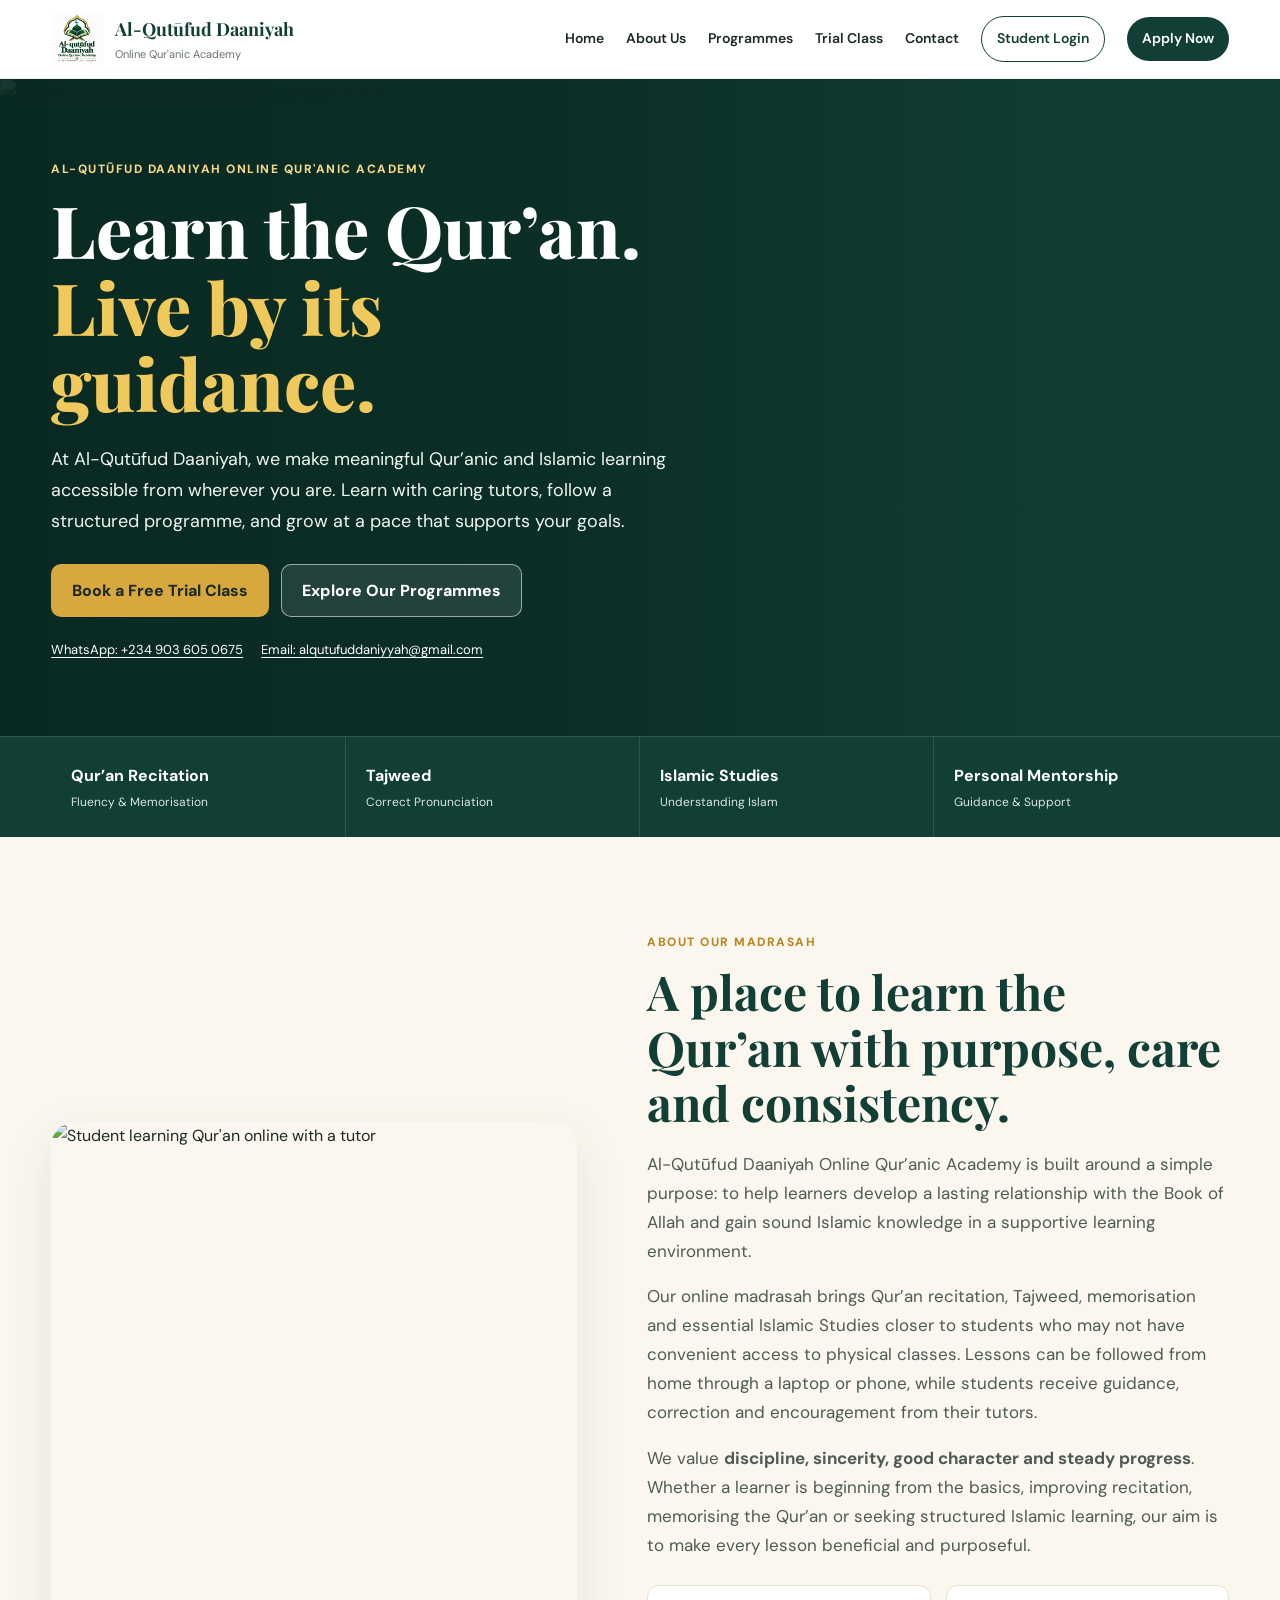
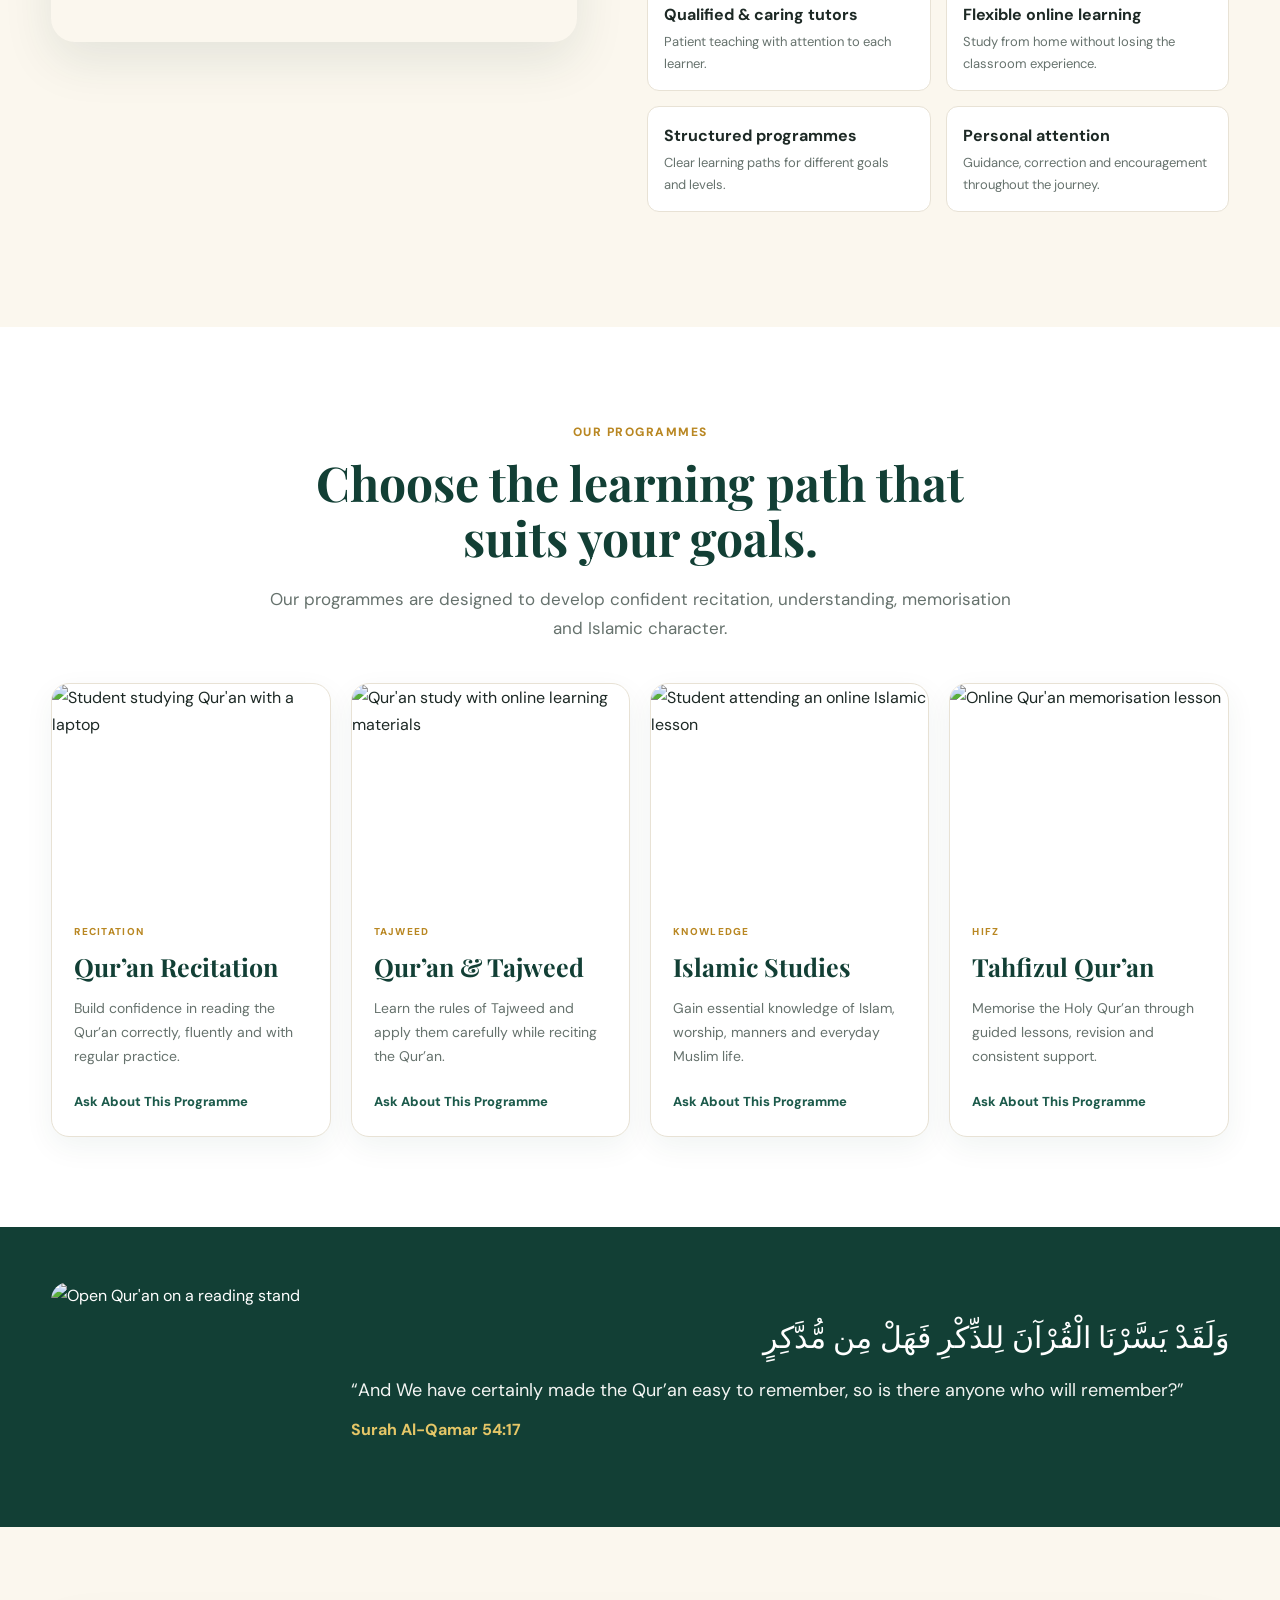
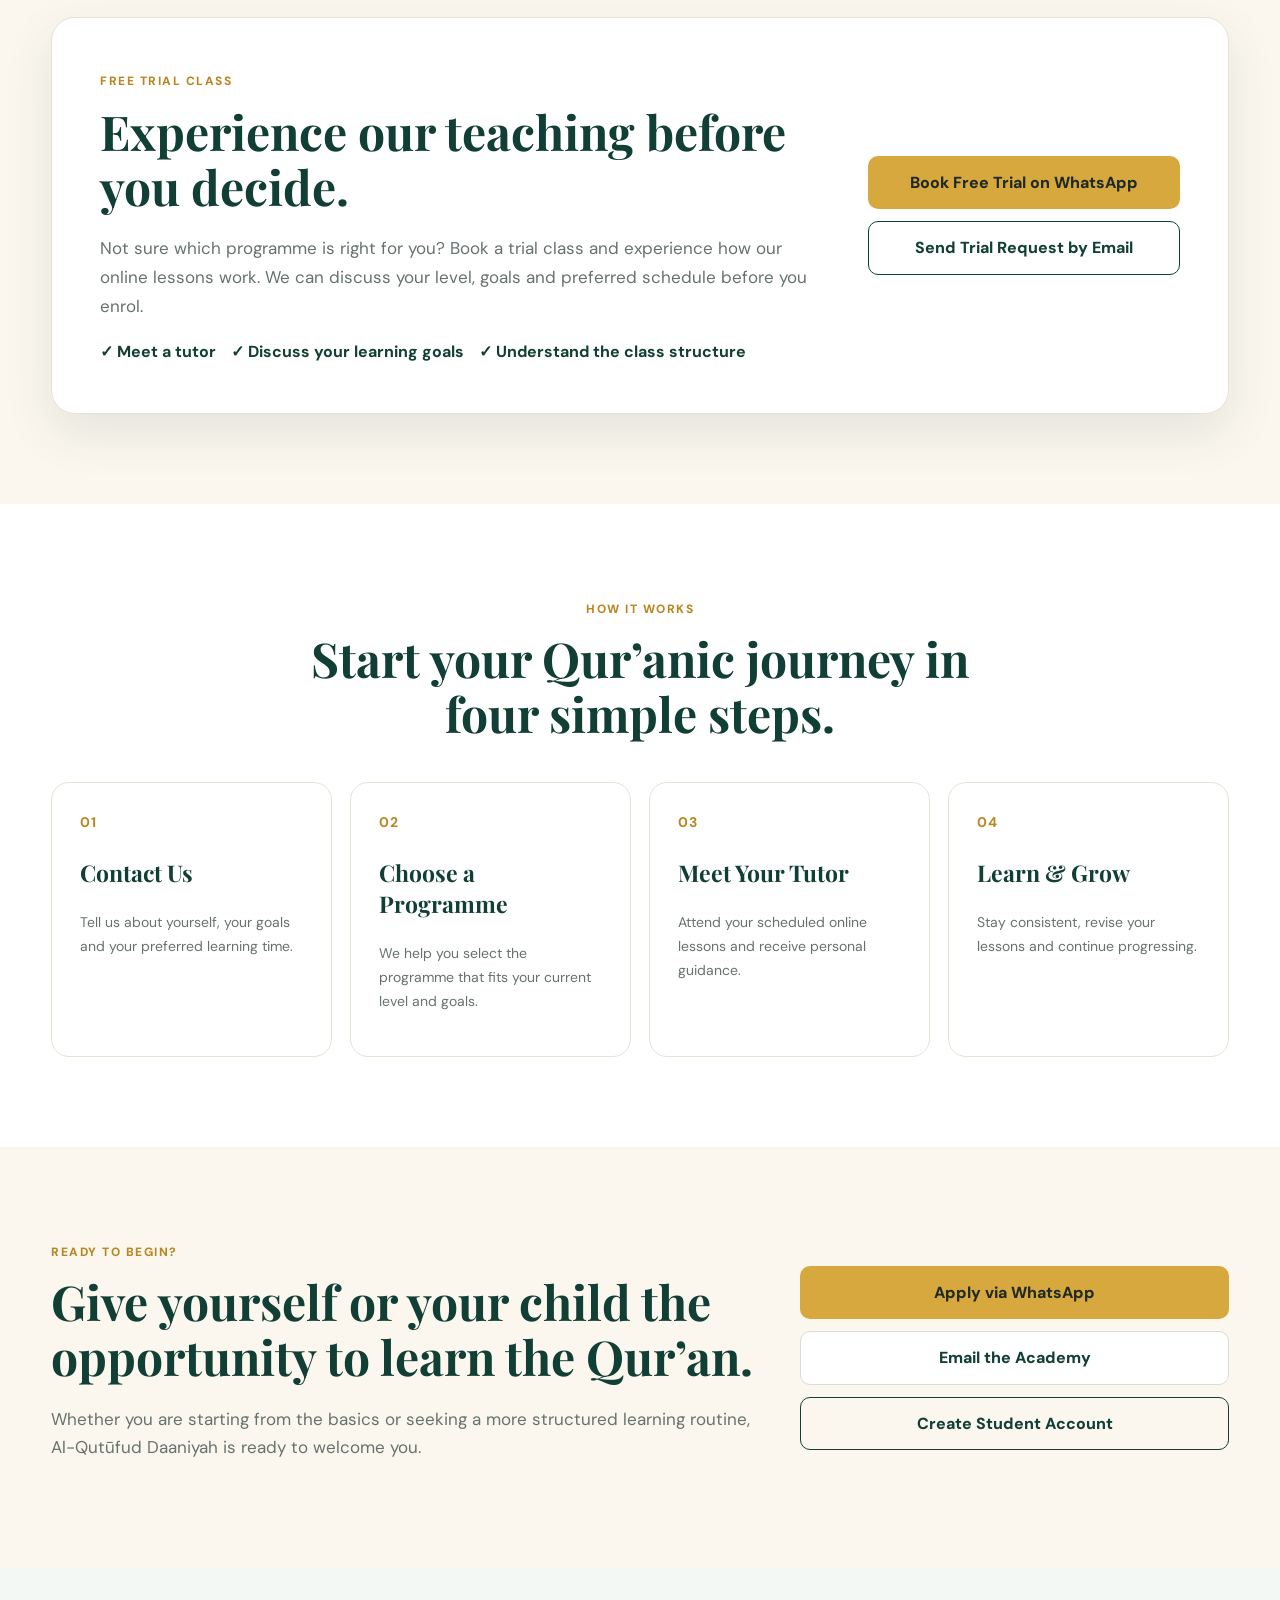
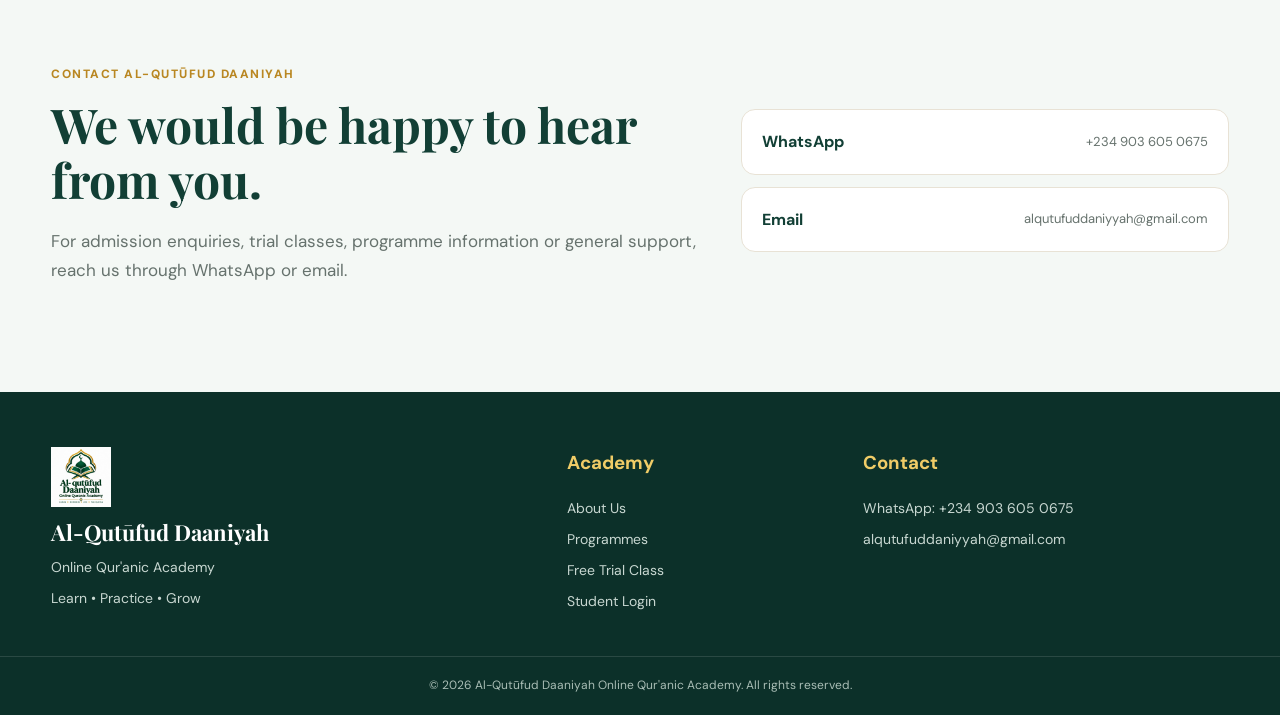
==== commit 0fdcb13c: "Add files via upload" ====
--- a/index.html
+++ b/index.html
@@ -1,127 +1,35 @@
 <!DOCTYPE html>
 <html lang="en">
 <head>
-<meta charset="UTF-8">
-<meta name="viewport" content="width=device-width, initial-scale=1.0">
-<meta name="description" content="Al-Qutūfud Daaniyah Online Quranic Academy — Quranic Recitation, Memorisation with Tajweed, Arabic Language and Islamic Studies.">
-<title>Al-Qutūfud Daaniyah | Online Quranic Academy</title>
-<link rel="stylesheet" href="style.css">
+<meta charset="UTF-8"><meta name="viewport" content="width=device-width, initial-scale=1.0">
+<meta name="description" content="Al-Qutūfud Daaniyah Online Qur'anic Academy — structured Qur'an, Tajweed, Tahfiz, Islamic Studies and personal mentorship online.">
+<title>Al-Qutūfud Daaniyah | Online Qur'anic Academy</title>
+<link rel="preconnect" href="https://fonts.googleapis.com"><link rel="preconnect" href="https://fonts.gstatic.com" crossorigin>
+<link href="https://fonts.googleapis.com/css2?family=DM+Sans:wght@400;500;600;700&family=Playfair+Display:wght@600;700;800&display=swap" rel="stylesheet">
+<link rel="stylesheet" href="style.css?v=9">
 </head>
 <body>
-<header class="site-header">
-  <div class="container nav-wrap">
-    <a class="brand" href="#home">
-      <img class="brand-logo" src="logo.png" alt="Al-Qutūfud Daaniyah logo">
-      <span><strong>Al-Qutūfud Daaniyah</strong><small>Online Quranic Academy</small></span>
-    </a>
-    <button class="menu-btn" aria-label="Open menu">☰</button>
-    <nav id="nav">
-      <a href="#home">Home</a><a href="#about">About</a><a href="#programmes">Programmes</a><a href="#trial">Free Trial</a><a href="#apply">Apply</a><a class="nav-cta" href="#portal">Student Login</a>
-    </nav>
-  </div>
-</header>
-
+<header class="site-header"><div class="container nav-wrap">
+<a class="brand" href="index.html"><img src="logo.png" alt="Al-Qutūfud Daaniyah logo"><span><strong>Al-Qutūfud Daaniyah</strong><small>Online Qur'anic Academy</small></span></a>
+<button class="menu-btn" aria-label="Open menu">☰</button>
+<nav id="nav"><a href="#home">Home</a><a href="#about">About Us</a><a href="#programmes">Programmes</a><a href="#trial">Trial Class</a><a href="#contact">Contact</a><a class="nav-login" href="student-login.html">Student Login</a><a class="nav-apply" href="#admission">Apply Now</a></nav>
+</div></header>
 <main>
-<section id="home" class="hero">
-  <div class="hero-image"><img src="assets/hero-quran-class.jpg" alt="Sheikh teaching Quran online to a student through a laptop"></div>
-  <div class="hero-overlay"></div>
-  <div class="container hero-content">
-    <span class="eyebrow light-text">LEARN • PRACTISE • GROW</span>
-    <h1>Learn Qur’an with <span>qualified teachers.</span></h1>
-    <p class="hero-text light-text">Authentic Qur’anic and Islamic education, delivered online with care, structure and personal guidance — wherever you are.</p>
-    <div class="hero-actions">
-      <a class="btn gold" href="#apply">Apply Now →</a>
-      <a class="btn outline-light" href="#programmes">Explore Our Programmes →</a>
-    </div>
-  </div>
-</section>
-
-<section class="trust">
-  <div class="container trust-grid">
-    <div><b>📖</b><span>Qur’an Recitation<br><small>& Memorisation</small></span></div>
-    <div><b>✨</b><span>Memorisation with<br><small>Tajweed</small></span></div>
-    <div><b>🕌</b><span>Arabic Language<br><small>& Islamic Studies</small></span></div>
-    <div><b>👨‍🏫</b><span>Qualified & Experienced<br><small>Teachers</small></span></div>
-  </div>
-</section>
-
-<section id="programmes" class="section">
-  <div class="container">
-    <div class="section-heading left-heading">
-      <span class="eyebrow">OUR PROGRAMMES</span>
-      <h2>Choose the right path for your Islamic journey</h2>
-      <p>Our programmes are structured to help you learn, improve and grow with the Qur’an and essential Islamic knowledge.</p>
-    </div>
-    <div class="programme-grid">
-      <article class="programme-card">
-        <img src="assets/quran-online-study.jpg" alt="Quran being studied during an online lesson">
-        <div class="programme-body"><div class="programme-icon">📖</div><h3>Qur’anic Recitation</h3><p>Build fluency, correct pronunciation and confidence in reciting the Qur’an beautifully and correctly.</p><a href="#apply">Learn More →</a></div>
-      </article>
-      <article class="programme-card">
-        <img src="assets/student-learning.jpg" alt="Student learning Quran through an online class">
-        <div class="programme-body"><div class="programme-icon">✨</div><h3>Qur’anic Memorisation with Tajweed</h3><p>Memorise the Qur’an through a structured plan while learning to apply Tajweed rules accurately.</p><a href="#apply">Learn More →</a></div>
-      </article>
-      <article class="programme-card">
-        <img src="assets/sheikh-teaching.jpg" alt="Teacher conducting an online Quran lesson">
-        <div class="programme-body"><div class="programme-icon">🕌</div><h3>Arabic Language & Islamic Studies</h3><p>Develop useful Arabic skills and gain essential Islamic knowledge for a stronger connection with your faith.</p><a href="#apply">Learn More →</a></div>
-      </article>
-    </div>
-  </div>
-</section>
-
-<section id="about" class="section why-section">
-  <div class="container why-grid">
-    <div class="why-image"><img src="assets/sheikh-teaching.jpg" alt="Teacher teaching a student online from a Quran study setting"></div>
-    <div class="why-copy">
-      <span class="eyebrow">WHY AL-QUTŪFUD DAANIYAH?</span>
-      <h2>Quality Islamic education from anywhere</h2>
-      <p>At Al-Qutūfud Daaniyah, we make Qur’anic learning accessible, personal and purposeful. With dedicated teachers, flexible online lessons and steady guidance, learners can build a lasting relationship with the Qur’an and Islamic knowledge.</p>
-      <p>Whether you are starting from the beginning or seeking to improve, we are ready to support your journey.</p>
-      <a class="btn primary" target="_blank" rel="noopener" href="https://wa.me/2349036050675?text=Assalamu%20Alaikum.%20I%20would%20like%20to%20learn%20more%20about%20Al-Qut%C5%ABfud%20Daaniyah%20Online%20Quranic%20Academy.">Learn More on WhatsApp →</a>
-    </div>
-  </div>
-</section>
-
-<section id="trial" class="trial section">
-  <div class="container trial-box">
-    <div><span class="eyebrow">FREE TRIAL CLASS</span><h2>Experience our teaching before you begin</h2><p>Book a friendly trial session and let us understand the learner’s level, goals and suitable programme.</p></div>
-    <a class="btn light" target="_blank" rel="noopener" href="https://wa.me/2349036050675?text=Assalamu%20Alaikum.%20I%20would%20like%20to%20book%20a%20free%20trial%20class%20with%20Al-Qut%C5%ABfud%20Daaniyah%20Online%20Quranic%20Academy.">Book a Free Trial →</a>
-  </div>
-</section>
-
-<section id="apply" class="section">
-  <div class="container">
-    <div class="section-heading"><span class="eyebrow">ADMISSION</span><h2>Begin your Qur’an journey</h2><p>Tell us a little about the learner and we will help you take the next step.</p></div>
-    <form id="applicationForm" class="application-form">
-      <div class="form-grid">
-        <label>Student's full name<input name="student" required></label><label>Age<input name="age" type="number" min="3" max="100" required></label>
-        <label>Parent/Guardian name (if applicable)<input name="guardian"></label><label>Email address<input name="email" type="email"></label>
-        <label>Country<input name="country" required></label><label>WhatsApp number<input name="phone" required></label>
-        <label>Programme<select name="programme" required><option value="">Select a programme</option><option>Qur’anic Recitation</option><option>Qur’anic Memorisation with Tajweed</option><option>Arabic Language & Islamic Studies</option></select></label>
-        <label>Preferred class type<select name="classType"><option>One-to-one</option><option>Small group</option><option>Not sure yet</option></select></label>
-        <label class="full">Preferred days/time<input name="schedule" placeholder="e.g. Saturday & Sunday, 5–7 PM (GMT+1)"></label>
-        <label class="full">Tell us about the learner's level or goals<textarea name="message" rows="4" placeholder="e.g. Beginner in Qur'an reading; wants to learn Tajweed..."></textarea></label>
-      </div>
-      <button class="btn primary" type="submit">Submit Application via WhatsApp →</button><p class="form-note">Your details will open in WhatsApp for you to review before sending.</p>
-    </form>
-  </div>
-</section>
-
-<section class="contact-cta">
- <div class="container contact-box"><div><span class="eyebrow">WE ARE HERE TO HELP</span><h2>Have a question?</h2><p>Speak with the academy directly about programmes, fees, schedules or the free trial.</p></div><div class="contact-actions"><a class="btn primary" target="_blank" rel="noopener" href="https://wa.me/2349036050675?text=Assalamu%20Alaikum.%20I%20have%20a%20question%20about%20Al-Qut%C5%ABfud%20Daaniyah%20Online%20Quranic%20Academy.">WhatsApp Us</a><a class="btn secondary" href="mailto:alqutufuddaniyyah@gmail.com">Email Us</a></div></div>
-</section>
-
-<section id="portal" class="section portal-section">
-  <div class="container"><div class="section-heading"><span class="eyebrow">STUDENT PORTAL</span><h2>Learn, schedule and join your classes online</h2><p>Students can create an account or log in to access their private learning area.</p></div>
-    <div id="loggedOut" class="portal-grid">
-      <div class="auth-card"><h3>Create Student Account</h3><form id="registerForm"><label>Full name<input name="full_name" required></label><label>Email<input name="email" type="email" required></label><label>Password<input name="password" type="password" minlength="6" required></label><label>WhatsApp number<input name="phone"></label><label>Country<input name="country"></label><label>Programme<select name="programme"><option value="">Select a programme</option><option>Qur’anic Recitation</option><option>Qur’anic Memorisation with Tajweed</option><option>Arabic Language & Islamic Studies</option></select></label><button class="btn primary" type="submit">Create Account</button></form></div>
-      <div class="auth-card"><h3>Student Login</h3><form id="loginForm"><label>Email<input name="email" type="email" required></label><label>Password<input name="password" type="password" required></label><button class="btn primary" type="submit">Log In</button></form><p class="portal-note">Your student area is separate from the public website content.</p></div>
-    </div>
-    <p id="authMessage" class="auth-message" aria-live="polite"></p>
-    <div id="studentDashboard" class="dashboard" hidden><div class="dashboard-head"><div><span class="eyebrow">WELCOME</span><h3>Assalamu Alaikum, <span id="studentName">Student</span> 👋</h3><p id="studentEmail"></p></div><button id="logoutBtn" class="btn secondary" type="button">Log Out</button></div><div class="dashboard-cards"><div class="dash-card"><span>Programme</span><strong id="studentProgramme">—</strong></div><div class="dash-card"><span>Learning</span><strong>Qur’an • Tajweed • Islamic Studies</strong></div></div><div class="portal-subheading"><span class="eyebrow">MY CLASSES</span><h3>Upcoming Zoom Classes</h3></div><div id="classesList" class="classes-list"></div></div>
-  </div>
-</section>
+<section id="home" class="hero-new"><div class="hero-image"><img src="assets/hero-quran-teaching.jpg" alt="Sheikh teaching Qur'an to a student through a laptop"><div class="hero-shade"></div></div><div class="container hero-content"><div class="hero-copy"><span class="eyebrow light-eyebrow">AL-QUTŪFUD DAANIYAH ONLINE QUR'ANIC ACADEMY</span><h1>Learn the Qur’an.<br><span>Live by its guidance.</span></h1><p>At Al-Qutūfud Daaniyah, we make meaningful Qur’anic and Islamic learning accessible from wherever you are. Learn with caring tutors, follow a structured programme, and grow at a pace that supports your goals.</p><div class="hero-actions"><a class="btn gold" href="#trial">Book a Free Trial Class</a><a class="btn glass" href="#programmes">Explore Our Programmes</a></div><div class="hero-contact"><a href="https://wa.me/2349036050675" target="_blank" rel="noopener">WhatsApp: +234 903 605 0675</a><a href="mailto:alqutufuddaniyyah@gmail.com">Email: alqutufuddaniyyah@gmail.com</a></div></div></div></section>
+<section class="feature-strip"><div class="container feature-grid"><div><strong>Qur’an Recitation</strong><small>Fluency & Memorisation</small></div><div><strong>Tajweed</strong><small>Correct Pronunciation</small></div><div><strong>Islamic Studies</strong><small>Understanding Islam</small></div><div><strong>Personal Mentorship</strong><small>Guidance & Support</small></div></div></section>
+<section id="about" class="section story-section"><div class="container story-grid"><div class="story-image"><img src="assets/about-reference.jpg" alt="Student learning Qur'an online with a tutor"></div><div class="story-copy"><span class="eyebrow">ABOUT OUR MADRASAH</span><h2>A place to learn the Qur’an with purpose, care and consistency.</h2><p>Al-Qutūfud Daaniyah Online Qur’anic Academy is built around a simple purpose: to help learners develop a lasting relationship with the Book of Allah and gain sound Islamic knowledge in a supportive learning environment.</p><p>Our online madrasah brings Qur’an recitation, Tajweed, memorisation and essential Islamic Studies closer to students who may not have convenient access to physical classes. Lessons can be followed from home through a laptop or phone, while students receive guidance, correction and encouragement from their tutors.</p><p>We value <strong>discipline, sincerity, good character and steady progress</strong>. Whether a learner is beginning from the basics, improving recitation, memorising the Qur’an or seeking structured Islamic learning, our aim is to make every lesson beneficial and purposeful.</p><div class="benefit-list"><div><strong>Qualified & caring tutors</strong><span>Patient teaching with attention to each learner.</span></div><div><strong>Flexible online learning</strong><span>Study from home without losing the classroom experience.</span></div><div><strong>Structured programmes</strong><span>Clear learning paths for different goals and levels.</span></div><div><strong>Personal attention</strong><span>Guidance, correction and encouragement throughout the journey.</span></div></div></div></div></section>
+<section id="programmes" class="section programs-section"><div class="container"><div class="section-heading"><span class="eyebrow">OUR PROGRAMMES</span><h2>Choose the learning path that suits your goals.</h2><p>Our programmes are designed to develop confident recitation, understanding, memorisation and Islamic character.</p></div><div class="program-grid four">
+<article class="program-card"><div class="program-image"><img src="assets/programme-tajweed.jpg" alt="Student studying Qur'an with a laptop"></div><div class="program-body"><span class="program-label">RECITATION</span><h3>Qur’an Recitation</h3><p>Build confidence in reading the Qur’an correctly, fluently and with regular practice.</p><a href="#trial">Ask About This Programme</a></div></article>
+<article class="program-card"><div class="program-image"><img src="assets/programme-quran-tajweed.jpg" alt="Qur'an study with online learning materials"></div><div class="program-body"><span class="program-label">TAJWEED</span><h3>Qur’an & Tajweed</h3><p>Learn the rules of Tajweed and apply them carefully while reciting the Qur’an.</p><a href="#trial">Ask About This Programme</a></div></article>
+<article class="program-card"><div class="program-image"><img src="assets/programme-islamic-studies.jpg" alt="Student attending an online Islamic lesson"></div><div class="program-body"><span class="program-label">KNOWLEDGE</span><h3>Islamic Studies</h3><p>Gain essential knowledge of Islam, worship, manners and everyday Muslim life.</p><a href="#trial">Ask About This Programme</a></div></article>
+<article class="program-card"><div class="program-image"><img src="assets/programme-memorisation.jpg" alt="Online Qur'an memorisation lesson"></div><div class="program-body"><span class="program-label">HIFZ</span><h3>Tahfizul Qur’an</h3><p>Memorise the Holy Qur’an through guided lessons, revision and consistent support.</p><a href="#trial">Ask About This Programme</a></div></article>
+</div></div></section>
+<section class="quote-band"><div class="container quote-inner"><img src="assets/quote-quran.jpg" alt="Open Qur'an on a reading stand"><div><div class="arabic">وَلَقَدْ يَسَّرْنَا الْقُرْآنَ لِلذِّكْرِ فَهَلْ مِن مُّدَّكِرٍ</div><p>“And We have certainly made the Qur’an easy to remember, so is there anyone who will remember?”</p><span>Surah Al-Qamar 54:17</span></div></div></section>
+<section id="trial" class="section trial-section"><div class="container trial-card"><div><span class="eyebrow">FREE TRIAL CLASS</span><h2>Experience our teaching before you decide.</h2><p>Not sure which programme is right for you? Book a trial class and experience how our online lessons work. We can discuss your level, goals and preferred schedule before you enrol.</p><div class="trial-points"><span>✓ Meet a tutor</span><span>✓ Discuss your learning goals</span><span>✓ Understand the class structure</span></div></div><div class="trial-actions"><a class="btn gold" href="https://wa.me/2349036050675?text=Assalamu%20Alaikum%2C%20I%20would%20like%20to%20book%20a%20free%20trial%20class%20at%20Al-Qut%C5%ABfud%20Daaniyah%20Online%20Qur%27anic%20Academy." target="_blank" rel="noopener">Book Free Trial on WhatsApp</a><a class="email-btn" href="mailto:alqutufuddaniyyah@gmail.com?subject=Free%20Trial%20Class%20Request">Send Trial Request by Email</a></div></div></section>
+<section id="how" class="section steps-section"><div class="container"><div class="section-heading"><span class="eyebrow">HOW IT WORKS</span><h2>Start your Qur’anic journey in four simple steps.</h2></div><div class="steps-grid four-steps"><div class="step"><b>01</b><h3>Contact Us</h3><p>Tell us about yourself, your goals and your preferred learning time.</p></div><div class="step"><b>02</b><h3>Choose a Programme</h3><p>We help you select the programme that fits your current level and goals.</p></div><div class="step"><b>03</b><h3>Meet Your Tutor</h3><p>Attend your scheduled online lessons and receive personal guidance.</p></div><div class="step"><b>04</b><h3>Learn & Grow</h3><p>Stay consistent, revise your lessons and continue progressing.</p></div></div></div></section>
+<section id="admission" class="section admission-section"><div class="container admission-cta"><div><span class="eyebrow">READY TO BEGIN?</span><h2>Give yourself or your child the opportunity to learn the Qur’an.</h2><p>Whether you are starting from the basics or seeking a more structured learning routine, Al-Qutūfud Daaniyah is ready to welcome you.</p></div><div class="cta-buttons"><a class="btn gold" href="https://wa.me/2349036050675?text=Assalamu%20Alaikum%2C%20I%20would%20like%20to%20apply%20to%20Al-Qut%C5%ABfud%20Daaniyah%20Online%20Qur%27anic%20Academy." target="_blank" rel="noopener">Apply via WhatsApp</a><a class="btn secondary" href="mailto:alqutufuddaniyyah@gmail.com?subject=Admission%20Enquiry">Email the Academy</a><a class="btn outline" href="student-login.html#register">Create Student Account</a></div></div></section>
+<section id="contact" class="section contact-section"><div class="container contact-grid"><div><span class="eyebrow">CONTACT AL-QUTŪFUD DAANIYAH</span><h2>We would be happy to hear from you.</h2><p>For admission enquiries, trial classes, programme information or general support, reach us through WhatsApp or email.</p></div><div class="contact-buttons"><a class="contact-button whatsapp" href="https://wa.me/2349036050675" target="_blank" rel="noopener"><strong>WhatsApp</strong><span>+234 903 605 0675</span></a><a class="contact-button email" href="mailto:alqutufuddaniyyah@gmail.com"><strong>Email</strong><span>alqutufuddaniyyah@gmail.com</span></a></div></div></section>
 </main>
-<footer><div class="container footer-grid"><div><strong>Al-Qutūfud Daaniyah</strong><p>Online Quranic Academy</p></div><div><p>📧 alqutufuddaniyyah@gmail.com</p><p>📱 WhatsApp: +234 903 605 0675</p></div></div><div class="copyright">© <span id="year"></span> Al-Qutūfud Daaniyah Online Quranic Academy. All rights reserved.</div></footer>
-<script src="script.js"></script><script src="https://cdn.jsdelivr.net/npm/@supabase/supabase-js@2"></script><script src="supabase-config.js"></script><script src="auth.js"></script>
+<footer><div class="container footer-grid"><div><img src="logo.png" alt="Al-Qutūfud Daaniyah" class="footer-logo"><strong>Al-Qutūfud Daaniyah</strong><p>Online Qur'anic Academy</p><p>Learn • Practice • Grow</p></div><div><h3>Academy</h3><a href="#about">About Us</a><a href="#programmes">Programmes</a><a href="#trial">Free Trial Class</a><a href="student-login.html">Student Login</a></div><div><h3>Contact</h3><a href="https://wa.me/2349036050675" target="_blank" rel="noopener">WhatsApp: +234 903 605 0675</a><a href="mailto:alqutufuddaniyyah@gmail.com">alqutufuddaniyyah@gmail.com</a></div></div><div class="copyright">© <span id="year"></span> Al-Qutūfud Daaniyah Online Qur'anic Academy. All rights reserved.</div></footer>
+<script src="script.js?v=9"></script>
 </body></html>
--- a/style.css
+++ b/style.css
@@ -1,4 +1 @@
-@import url('https://fonts.googleapis.com/css2?family=DM+Sans:wght@400;500;600;700&family=Playfair+Display:wght@600;700&display=swap');
-:root{--ink:#12372f;--green:#174d40;--deep:#0d332b;--gold:#c9a35b;--cream:#f7f3e9;--paper:#fffdf8;--muted:#60736d;--line:#dfe7e2}*{box-sizing:border-box}html{scroll-behavior:smooth}body{margin:0;color:var(--ink);background:var(--paper);font-family:"DM Sans",sans-serif;line-height:1.65}a{text-decoration:none;color:inherit}.container{width:min(1120px,92%);margin:auto}.site-header{position:sticky;top:0;z-index:50;background:rgba(255,253,248,.97);border-bottom:1px solid var(--line);backdrop-filter:blur(12px)}.nav-wrap{min-height:76px;display:flex;align-items:center;justify-content:space-between;gap:24px}.brand{display:flex;align-items:center;gap:12px}.brand-logo{width:58px;height:58px;object-fit:contain}.brand strong{display:block;font-family:"Playfair Display",serif;font-size:18px}.brand small{display:block;color:var(--muted);font-size:11px}nav{display:flex;align-items:center;gap:21px;font-size:13px;font-weight:700}nav a:hover{color:var(--gold)}.nav-cta{background:var(--green);color:#fff;padding:11px 17px;border-radius:999px}.menu-btn{display:none;border:0;background:none;font-size:27px}.hero{min-height:600px;position:relative;display:flex;align-items:center;overflow:hidden;background:#0d332b}.hero-image,.hero-overlay{position:absolute;inset:0}.hero-image img{width:100%;height:100%;object-fit:cover}.hero-overlay{background:linear-gradient(90deg,rgba(6,37,30,.93) 0%,rgba(6,37,30,.72) 42%,rgba(6,37,30,.15) 100%)}.hero-content{position:relative;z-index:2;padding:105px 0;max-width:850px;margin-left:max(4%,calc((100% - 1120px)/2))}.light-text{color:#f7f3e9}.hero h1{font-family:"Playfair Display",serif;color:#fff;font-size:clamp(43px,6vw,72px);line-height:1.08;max-width:700px;margin:15px 0 22px}.hero h1 span{color:#e1bd68}.hero-text{font-size:18px;max-width:650px}.hero-actions{display:flex;gap:12px;flex-wrap:wrap;margin:30px 0}.btn{display:inline-flex;justify-content:center;align-items:center;border-radius:999px;padding:13px 23px;font-weight:700;border:1px solid transparent;cursor:pointer}.primary{background:var(--green);color:#fff}.gold{background:#e5bd61;color:#173b31}.secondary{border-color:var(--green);color:var(--green);background:transparent}.outline-light{border-color:#fff;color:#fff;background:rgba(255,255,255,.04)}.light{background:#fff;color:var(--green)}.trust{background:#fff;border-bottom:1px solid var(--line)}.trust-grid{display:grid;grid-template-columns:repeat(4,1fr);padding:24px 0;gap:10px}.trust-grid div{display:flex;align-items:center;justify-content:center;gap:12px;font-size:13px;font-weight:700;text-align:left;border-right:1px solid var(--line)}.trust-grid div:last-child{border:0}.trust-grid b{font-size:25px}.trust-grid small{font-weight:500;color:var(--muted)}.section{padding:82px 0}.section-heading{max-width:760px;margin:0 auto 42px;text-align:center}.left-heading{text-align:left;margin-left:0}.eyebrow{font-size:11px;letter-spacing:2px;font-weight:800;color:#9a7734}.section h2,.trial h2,.contact-cta h2{font-family:"Playfair Display",serif;font-size:clamp(34px,4vw,45px);line-height:1.15;margin:10px 0 13px}.section-heading p,.why-copy p{color:var(--muted)}.programme-grid{display:grid;grid-template-columns:repeat(3,1fr);gap:20px}.programme-card{overflow:hidden;border:1px solid var(--line);border-radius:18px;background:#fff;box-shadow:0 8px 26px rgba(18,55,47,.06)}.programme-card>img{display:block;width:100%;height:205px;object-fit:cover}.programme-body{padding:20px}.programme-icon{width:48px;height:48px;display:grid;place-items:center;border-radius:50%;background:var(--green);font-size:23px;margin-top:-42px;position:relative;border:4px solid #fff}.programme-body h3{font-family:"Playfair Display",serif;font-size:22px;line-height:1.2;margin:13px 0 8px}.programme-body p{font-size:13px;color:var(--muted);min-height:68px}.programme-body a{font-weight:800;color:var(--green);font-size:13px}.why-section{background:var(--cream)}.why-grid{display:grid;grid-template-columns:1fr 1fr;gap:60px;align-items:center}.why-image{border-radius:22px;overflow:hidden;box-shadow:0 18px 45px rgba(18,55,47,.12)}.why-image img{width:100%;height:420px;display:block;object-fit:cover}.why-copy{max-width:540px}.why-copy p{font-size:15px}.trial{background:var(--green);color:#fff;padding:58px 0}.trial-box{display:flex;align-items:center;justify-content:space-between;gap:30px}.trial .eyebrow{color:#d8bd7e}.trial p{color:#d9e5e1;max-width:650px}.application-form{background:#fff;border:1px solid var(--line);padding:30px;border-radius:22px;box-shadow:0 10px 35px rgba(18,55,47,.05)}.form-grid{display:grid;grid-template-columns:1fr 1fr;gap:18px;margin-bottom:24px}label{font-size:13px;font-weight:700}input,select,textarea{display:block;width:100%;margin-top:7px;padding:13px 14px;border:1px solid #ccd9d4;border-radius:10px;background:#fcfdfb;font:inherit;color:var(--ink)}textarea{resize:vertical}.full{grid-column:1/-1}.form-note{font-size:12px;color:var(--muted)}.contact-cta{padding:60px 0;background:#fff}.contact-box{background:var(--cream);border-radius:22px;padding:35px 40px;display:flex;align-items:center;justify-content:space-between;gap:25px}.contact-box h2{margin-bottom:7px}.contact-box p{color:var(--muted);margin:0}.contact-actions{display:flex;gap:10px;flex-wrap:wrap}.portal-section{background:#f8fbf9}.portal-grid{display:grid;grid-template-columns:1fr 1fr;gap:22px}.auth-card{background:#fff;border:1px solid var(--line);border-radius:20px;padding:28px;box-shadow:0 10px 30px rgba(18,55,47,.05)}.auth-card h3{margin-top:0;font-family:"Playfair Display",serif;font-size:25px}.auth-card form{display:grid;gap:14px}.portal-note,.muted{color:var(--muted);font-size:13px}.auth-message{min-height:24px;margin:18px 0;text-align:center;color:#a04d2f;font-size:13px}.auth-message.success{color:#28704e}.dashboard{background:#fff;border:1px solid var(--line);border-radius:24px;padding:28px;box-shadow:0 12px 40px rgba(18,55,47,.06)}.dashboard-head{display:flex;justify-content:space-between;gap:20px;align-items:center}.dashboard-head h3{font-family:"Playfair Display",serif;font-size:30px;margin:8px 0}.dashboard-head p{margin:0;color:var(--muted);font-size:13px}.dashboard-cards{display:grid;grid-template-columns:1fr 1fr;gap:15px;margin:25px 0}.dash-card{background:var(--cream);border-radius:15px;padding:18px}.dash-card span{display:block;color:var(--muted);font-size:12px}.dash-card strong{display:block;margin-top:6px}.portal-subheading{margin-top:30px}.portal-subheading h3{font-family:"Playfair Display",serif;font-size:28px;margin:8px 0 18px}.classes-list{display:grid;gap:14px}.class-card{display:flex;justify-content:space-between;align-items:center;gap:20px;padding:20px;border:1px solid var(--line);border-radius:16px;background:#fcfdfb}.class-card h4{margin:6px 0;font-size:19px}.class-card p{margin:4px 0;color:var(--muted);font-size:13px}.empty-card{padding:25px;border:1px dashed #c7d5cf;border-radius:16px;text-align:center}.empty-card p{color:var(--muted);font-size:13px}footer{background:#102f28;color:#dbe8e3;padding:45px 0 20px}.footer-grid{display:flex;justify-content:space-between;gap:30px}.footer-grid strong{font-family:"Playfair Display",serif;font-size:21px;color:#fff}.footer-grid p{margin:4px 0;font-size:13px}.copyright{text-align:center;border-top:1px solid rgba(255,255,255,.12);margin-top:28px;padding-top:18px;font-size:11px;color:#9db4ad}
-@media(max-width:800px){nav{display:none;position:absolute;top:76px;left:0;right:0;background:#fff;padding:18px 5%;border-bottom:1px solid var(--line);flex-direction:column;align-items:stretch}nav.open{display:flex}.menu-btn{display:block}.hero{min-height:590px}.hero-content{padding:80px 0;margin-left:auto}.hero-overlay{background:linear-gradient(90deg,rgba(6,37,30,.9),rgba(6,37,30,.45))}.programme-grid,.why-grid,.portal-grid{grid-template-columns:1fr}.trust-grid{grid-template-columns:1fr 1fr}.trust-grid div:nth-child(2){border-right:0}.why-image img{height:330px}.trial-box,.contact-box{flex-direction:column;align-items:flex-start}.form-grid{grid-template-columns:1fr}.full{grid-column:auto}}
-@media(max-width:520px){.trust-grid{grid-template-columns:1fr}.trust-grid div{border-right:0;border-bottom:1px solid var(--line);padding-bottom:12px}.hero h1{font-size:43px}.hero-actions .btn{width:100%}.section{padding:65px 0}.contact-box{padding:28px 22px}.footer-grid{flex-direction:column}}
+:root{--green:#123f35;--green2:#1c5a4b;--cream:#fbf7ee;--gold:#d7a83d;--gold2:#b98722;--ink:#1d2925;--muted:#66726d;--white:#fff;--line:#e8e2d5;--shadow:0 18px 50px rgba(19,63,53,.10)}*{box-sizing:border-box}html{scroll-behavior:smooth}body{margin:0;font-family:'DM Sans',sans-serif;color:var(--ink);background:#fff;line-height:1.7}a{text-decoration:none;color:inherit}.container{width:min(1180px,92%);margin:auto}.site-header{position:sticky;top:0;z-index:50;background:rgba(255,255,255,.96);backdrop-filter:blur(12px);border-bottom:1px solid rgba(18,63,53,.08)}.nav-wrap{min-height:78px;display:flex;align-items:center;justify-content:space-between;gap:24px}.brand{display:flex;align-items:center;gap:12px}.brand img{width:52px;height:52px;object-fit:contain}.brand strong{display:block;font-family:'Playfair Display',serif;font-size:18px;color:var(--green)}.brand small{display:block;color:var(--muted);font-size:11px}nav{display:flex;align-items:center;gap:22px;font-size:14px;font-weight:600}nav a:hover{color:var(--gold2)}.nav-login,.nav-apply{padding:10px 15px;border-radius:999px}.nav-login{border:1px solid var(--green);color:var(--green)}.nav-apply{background:var(--green);color:white}.menu-btn{display:none;border:0;background:none;font-size:28px;color:var(--green)}.hero-new{position:relative;min-height:650px;display:flex;align-items:center;overflow:hidden;background:var(--green)}.hero-image,.hero-shade{position:absolute;inset:0}.hero-image img{width:100%;height:100%;object-fit:cover}.hero-shade{background:linear-gradient(90deg,rgba(8,40,32,.93) 0%,rgba(8,40,32,.72) 43%,rgba(8,40,32,.18) 78%,rgba(8,40,32,.1))}.hero-content{position:relative;z-index:2}.hero-copy{max-width:670px;color:#fff;padding:75px 0}.eyebrow{display:inline-block;letter-spacing:1.5px;font-size:12px;font-weight:800;color:var(--gold2);margin-bottom:12px}.light-eyebrow{color:#f4d889}.hero-copy h1{font:800 clamp(42px,6vw,72px)/1.06 'Playfair Display',serif;margin:0 0 24px}.hero-copy h1 span{color:#f0c95c}.hero-copy p{font-size:18px;max-width:650px;color:#f1f5f2;margin-bottom:28px}.hero-actions{display:flex;flex-wrap:wrap;gap:12px}.btn{display:inline-flex;justify-content:center;align-items:center;min-height:48px;padding:12px 20px;border-radius:10px;border:1px solid transparent;font-weight:800;cursor:pointer;transition:.2s}.btn:hover{transform:translateY(-1px)}.btn.gold{background:var(--gold);color:#1f2a24}.btn.primary{background:var(--green);color:#fff}.btn.secondary{background:#fff;color:var(--green);border-color:#d7ded9}.btn.outline{background:transparent;color:var(--green);border-color:var(--green)}.btn.glass{background:rgba(255,255,255,.1);color:#fff;border-color:rgba(255,255,255,.55)}.hero-contact{display:flex;gap:18px;flex-wrap:wrap;margin-top:22px;font-size:13px}.hero-contact a{text-decoration:underline;text-underline-offset:3px}.feature-strip{background:var(--green);color:#fff;border-top:1px solid rgba(255,255,255,.12)}.feature-grid{display:grid;grid-template-columns:repeat(4,1fr)}.feature-grid>div{padding:25px 20px;border-right:1px solid rgba(255,255,255,.12)}.feature-grid>div:last-child{border-right:0}.feature-grid strong,.feature-grid small{display:block}.feature-grid strong{font-size:16px}.feature-grid small{color:#d8e6e0;font-size:12px;margin-top:2px}.section{padding:90px 0}.story-section{background:var(--cream)}.story-grid{display:grid;grid-template-columns:.95fr 1.05fr;gap:70px;align-items:center}.story-image{border-radius:24px;overflow:hidden;box-shadow:var(--shadow)}.story-image img{display:block;width:100%;height:520px;object-fit:cover}.story-copy h2,.section-heading h2,.admission-cta h2,.trial-card h2,.contact-grid h2{font:700 clamp(30px,4vw,48px)/1.15 'Playfair Display',serif;color:var(--green);margin:0 0 20px}.story-copy p{font-size:17px;color:#4d5b55}.benefit-list{display:grid;grid-template-columns:1fr 1fr;gap:15px;margin:25px 0}.benefit-list>div{padding:15px 16px;background:#fff;border:1px solid var(--line);border-radius:12px}.benefit-list strong,.benefit-list span{display:block}.benefit-list span{font-size:13px;color:var(--muted);margin-top:3px}.programs-section{background:#fff}.section-heading{max-width:760px;margin:0 auto 40px;text-align:center}.section-heading p{font-size:17px;color:var(--muted)}.program-grid{display:grid;grid-template-columns:repeat(4,1fr);gap:20px}.program-card{border:1px solid var(--line);border-radius:18px;overflow:hidden;background:#fff;box-shadow:0 10px 30px rgba(18,63,53,.06);transition:.2s}.program-card:hover{transform:translateY(-4px);box-shadow:var(--shadow)}.program-image{height:210px;overflow:hidden}.program-image img{width:100%;height:100%;object-fit:cover;display:block}.program-body{padding:22px}.program-label{font-size:10px;font-weight:800;letter-spacing:1.3px;color:var(--gold2)}.program-body h3{font:700 25px 'Playfair Display',serif;color:var(--green);margin:7px 0 10px}.program-body p{color:var(--muted);font-size:14px;min-height:76px}.program-body a{color:var(--green2);font-weight:800;font-size:13px}.quote-band{background:var(--green);color:#fff;padding:55px 0}.quote-inner{display:grid;grid-template-columns:260px 1fr;align-items:center;gap:40px}.quote-inner img{width:260px;height:190px;border-radius:18px;object-fit:cover}.arabic{font-family:serif;font-size:30px;line-height:1.8;direction:rtl}.quote-inner p{font-size:18px;margin:10px 0;color:#f3f5f3}.quote-inner span{color:#e5c667;font-weight:700}.trial-section{background:var(--cream)}.trial-card{display:grid;grid-template-columns:1.4fr .6fr;gap:40px;align-items:center;background:#fff;border:1px solid var(--line);border-radius:24px;padding:48px;box-shadow:var(--shadow)}.trial-card p{font-size:17px;color:var(--muted)}.trial-points{display:flex;flex-wrap:wrap;gap:15px;color:var(--green);font-weight:700}.trial-actions{display:flex;flex-direction:column;gap:12px}.email-btn{text-align:center;border:1px solid var(--green);padding:12px 20px;border-radius:10px;color:var(--green);font-weight:800}.steps-section{background:#fff}.steps-grid{display:grid;grid-template-columns:repeat(4,1fr);gap:18px}.step{padding:28px;border:1px solid var(--line);border-radius:18px;background:#fff}.step b{display:block;color:var(--gold2);font-size:14px;letter-spacing:1px}.step h3{color:var(--green);font:700 23px 'Playfair Display',serif}.step p{color:var(--muted);font-size:14px}.admission-section{background:var(--cream)}.admission-cta{display:grid;grid-template-columns:1.25fr .75fr;gap:35px;align-items:center}.admission-cta p{font-size:17px;color:var(--muted)}.cta-buttons{display:flex;flex-direction:column;gap:12px}.contact-section{background:#f4f8f5}.contact-grid{display:grid;grid-template-columns:1fr .75fr;gap:40px;align-items:center}.contact-grid p{font-size:17px;color:var(--muted)}.contact-buttons{display:grid;gap:12px}.contact-button{padding:18px 20px;border-radius:14px;background:#fff;border:1px solid var(--line);display:flex;justify-content:space-between;gap:15px;align-items:center}.contact-button strong{color:var(--green)}.contact-button span{font-size:13px;color:var(--muted)}footer{background:#0c3029;color:#e7eee9;padding:55px 0 20px}.footer-grid{display:grid;grid-template-columns:1.3fr .7fr 1fr;gap:40px}.footer-logo{width:60px;height:60px;object-fit:contain;display:block;margin-bottom:10px}.footer-grid strong{font:700 22px 'Playfair Display',serif;color:#fff}.footer-grid p,.footer-grid a{display:block;color:#c8d7d1;font-size:14px;margin:7px 0}.footer-grid h3{color:#f0cc67;margin-top:0}.copyright{text-align:center;border-top:1px solid rgba(255,255,255,.12);margin-top:35px;padding-top:18px;font-size:12px;color:#a9bdb5}.login-main{min-height:calc(100vh - 78px);background:var(--cream);padding:55px 0}.login-layout{display:grid;grid-template-columns:1fr .85fr;gap:28px;align-items:stretch}.login-visual{position:relative;min-height:650px;border-radius:22px;overflow:hidden}.login-visual img{width:100%;height:100%;object-fit:cover;position:absolute}.login-overlay{position:absolute;inset:auto 0 0;padding:35px;background:linear-gradient(transparent,rgba(8,40,32,.92));color:#fff}.login-overlay h1{font:700 44px 'Playfair Display',serif;margin:5px 0 10px}.auth-panel{background:#fff;border:1px solid var(--line);border-radius:22px;padding:34px;box-shadow:var(--shadow)}.auth-switch{display:grid;grid-template-columns:1fr 1fr;border-bottom:1px solid var(--line);margin-bottom:25px}.switch-btn{border:0;background:none;padding:13px;font-weight:800;color:var(--muted);cursor:pointer}.switch-btn.active{color:var(--green);border-bottom:3px solid var(--gold)}.auth-box{display:none}.auth-box.active{display:block}.auth-box h2{font:700 34px 'Playfair Display',serif;color:var(--green);margin:5px 0}.auth-box p{color:var(--muted)}form{display:grid;gap:15px}label{display:grid;gap:7px;font-weight:700;font-size:13px;color:var(--green)}input,select{width:100%;border:1px solid #d8dfda;border-radius:10px;padding:13px 14px;font:inherit;outline:none;background:#fff}input:focus,select:focus{border-color:var(--gold)}.form-grid{display:grid;grid-template-columns:1fr 1fr;gap:12px}.auth-message{min-height:24px;color:#a23a2a;font-size:13px;margin:16px 0}.auth-message.success{color:#24704e}.login-help{border-top:1px solid var(--line);padding-top:18px;display:flex;gap:12px;flex-wrap:wrap;font-size:13px}.login-help a{color:var(--green);font-weight:800}.back-home{font-weight:800;color:var(--green)}.student-main{min-height:calc(100vh - 78px);background:var(--cream);padding:35px 0 80px}.student-nav{display:flex;align-items:center;gap:15px}.top-notification{background:var(--green);color:#fff;border-radius:15px;padding:17px 20px;display:flex;align-items:center;gap:15px;margin-bottom:28px;box-shadow:var(--shadow)}.notification-icon{width:38px;height:38px;border-radius:50%;background:var(--gold);color:#17352d;display:grid;place-items:center;font-weight:900}.notification-copy{display:grid}.notification-copy span{font-size:13px;color:#d9e8e2}.notification-close{margin-left:auto;border:0;background:transparent;color:#fff;font-size:25px;cursor:pointer}.dashboard-page{background:#fff;border:1px solid var(--line);border-radius:24px;padding:35px;box-shadow:var(--shadow)}.dashboard-head h1{font:700 clamp(32px,5vw,52px) 'Playfair Display',serif;color:var(--green);margin:0}.dashboard-head p{color:var(--muted)}.dashboard-cards{display:grid;grid-template-columns:1fr 1fr;gap:15px;margin:25px 0 40px}.dash-card{padding:22px;background:var(--cream);border-radius:15px}.dash-card span{display:block;color:var(--muted);font-size:12px}.dash-card strong{display:block;color:var(--green);font-size:18px;margin-top:5px}.portal-subheading h2{font:700 32px 'Playfair Display',serif;color:var(--green);margin:0}.portal-subheading p{color:var(--muted)}.classes-list{display:grid;gap:12px}.class-card{display:flex;justify-content:space-between;align-items:center;gap:20px;padding:20px;border:1px solid var(--line);border-radius:15px}.class-card h4{font-size:20px;margin:3px 0}.class-card p{margin:3px 0;color:var(--muted);font-size:13px}.student-tools{display:grid;grid-template-columns:repeat(4,1fr);gap:15px;margin-top:30px}.student-tools article{padding:20px;border:1px solid var(--line);border-radius:15px}.student-tools article span{font-weight:800;color:var(--gold2);font-size:12px}.student-tools h3{color:var(--green);margin:8px 0}.student-tools p{font-size:13px;color:var(--muted)}.dashboard-quote{text-align:center;background:var(--green);color:#fff;padding:28px;border-radius:18px;margin-top:30px}.empty-card{padding:25px;border:1px dashed #cfd8d2;border-radius:15px;color:var(--muted)}.empty-card strong{color:var(--green);display:block;margin-bottom:5px}.muted{color:var(--muted)}@media(max-width:950px){nav{display:none;position:absolute;top:78px;left:0;right:0;background:#fff;padding:18px;box-shadow:0 15px 25px rgba(0,0,0,.08);flex-direction:column;align-items:stretch}.menu-btn{display:block}nav.open{display:flex}.feature-grid,.program-grid,.steps-grid,.student-tools{grid-template-columns:1fr 1fr}.story-grid,.trial-card,.admission-cta,.contact-grid,.login-layout{grid-template-columns:1fr}.story-image img{height:420px}.login-visual{min-height:420px}.quote-inner{grid-template-columns:1fr}.quote-inner img{width:100%;height:250px}.trial-actions{max-width:450px}.footer-grid{grid-template-columns:1fr 1fr}}@media(max-width:620px){.container{width:min(94%,1180px)}.brand small{display:none}.brand img{width:45px;height:45px}.hero-new{min-height:680px}.hero-copy{padding:55px 0}.hero-copy h1{font-size:43px}.hero-copy p{font-size:16px}.hero-actions,.hero-contact{flex-direction:column;align-items:stretch}.feature-grid,.program-grid,.steps-grid,.dashboard-cards,.student-tools,.form-grid,.footer-grid{grid-template-columns:1fr}.feature-grid>div{border-right:0;border-bottom:1px solid rgba(255,255,255,.12)}.section{padding:65px 0}.story-image img{height:330px}.story-copy p{font-size:15px}.benefit-list{grid-template-columns:1fr}.program-image{height:200px}.trial-card,.auth-panel,.dashboard-page{padding:24px}.quote-inner .arabic{font-size:23px}.admission-cta h2,.contact-grid h2{font-size:34px}.contact-button{flex-direction:column;align-items:flex-start}.login-main{padding:25px 0}.login-visual{min-height:350px}.login-overlay h1{font-size:34px}.student-nav .back-home{display:none}.class-card{flex-direction:column;align-items:flex-start}.class-card .btn{width:100%}}
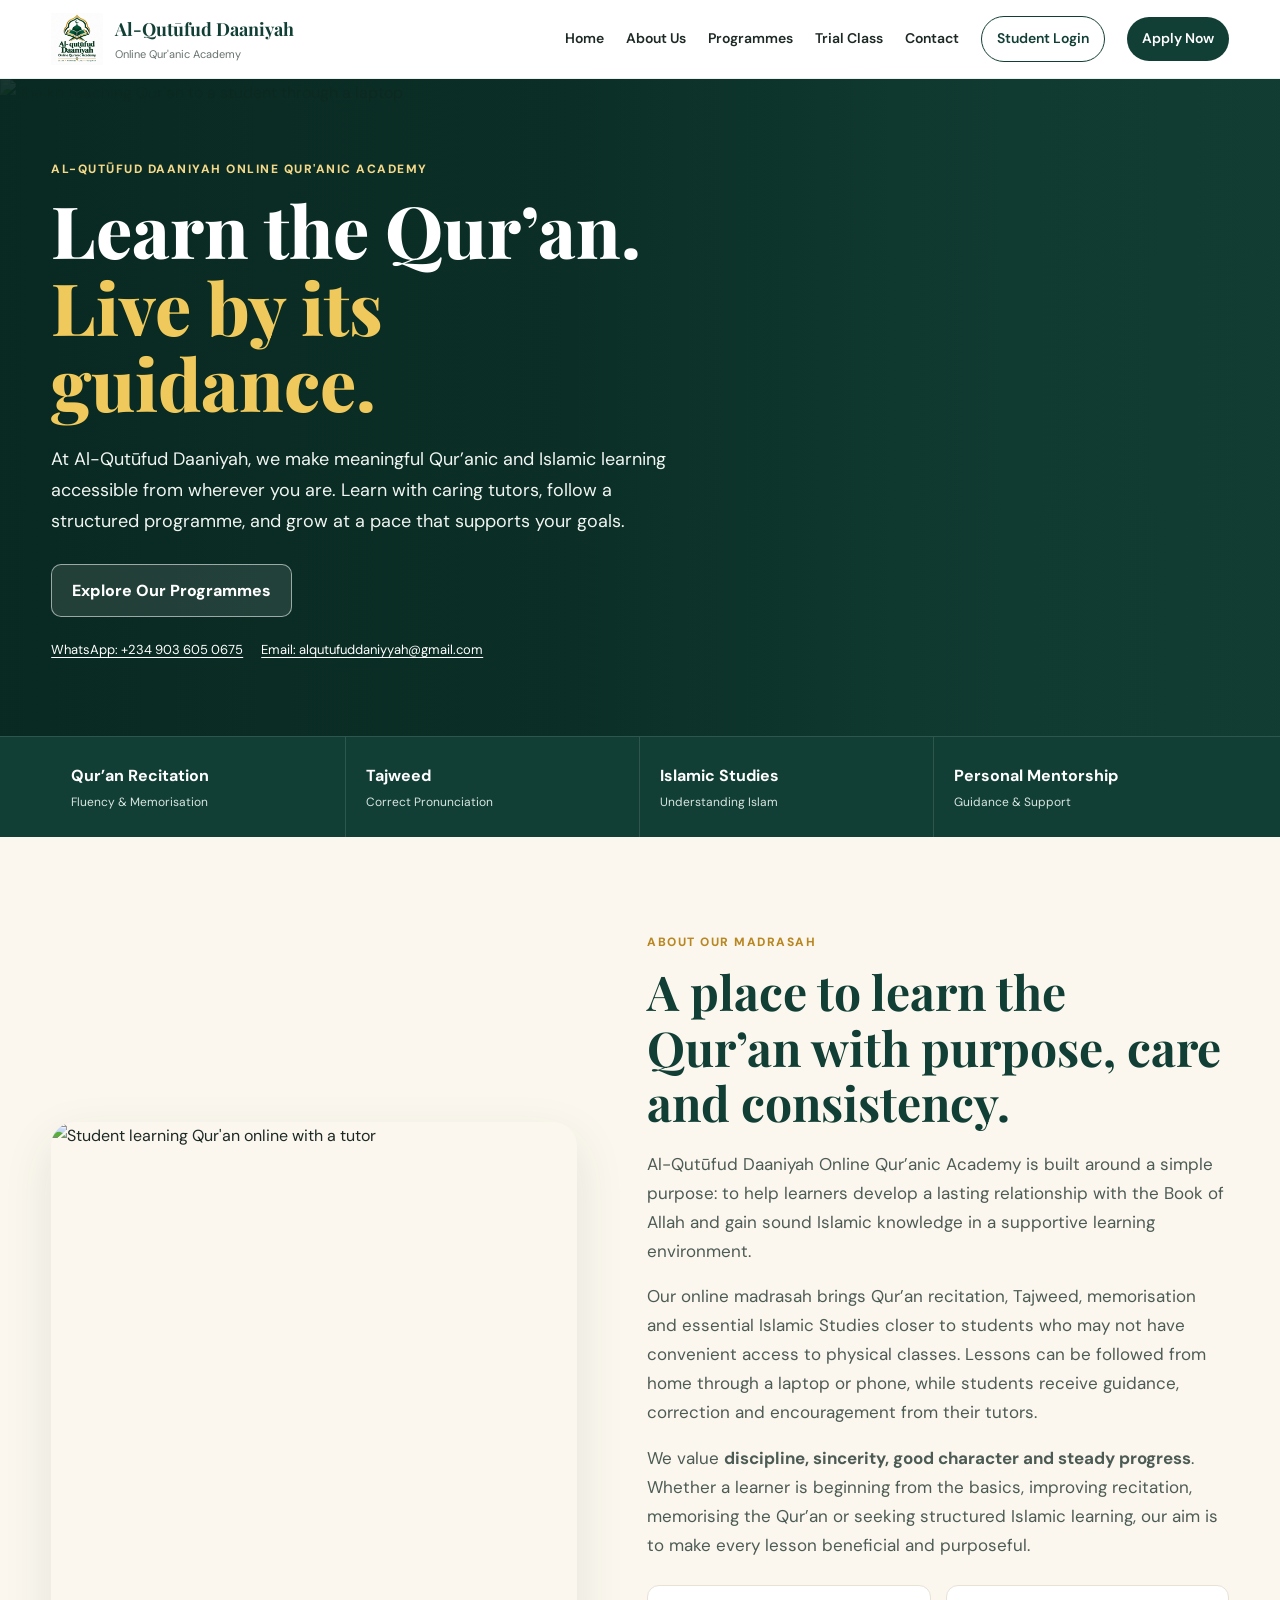
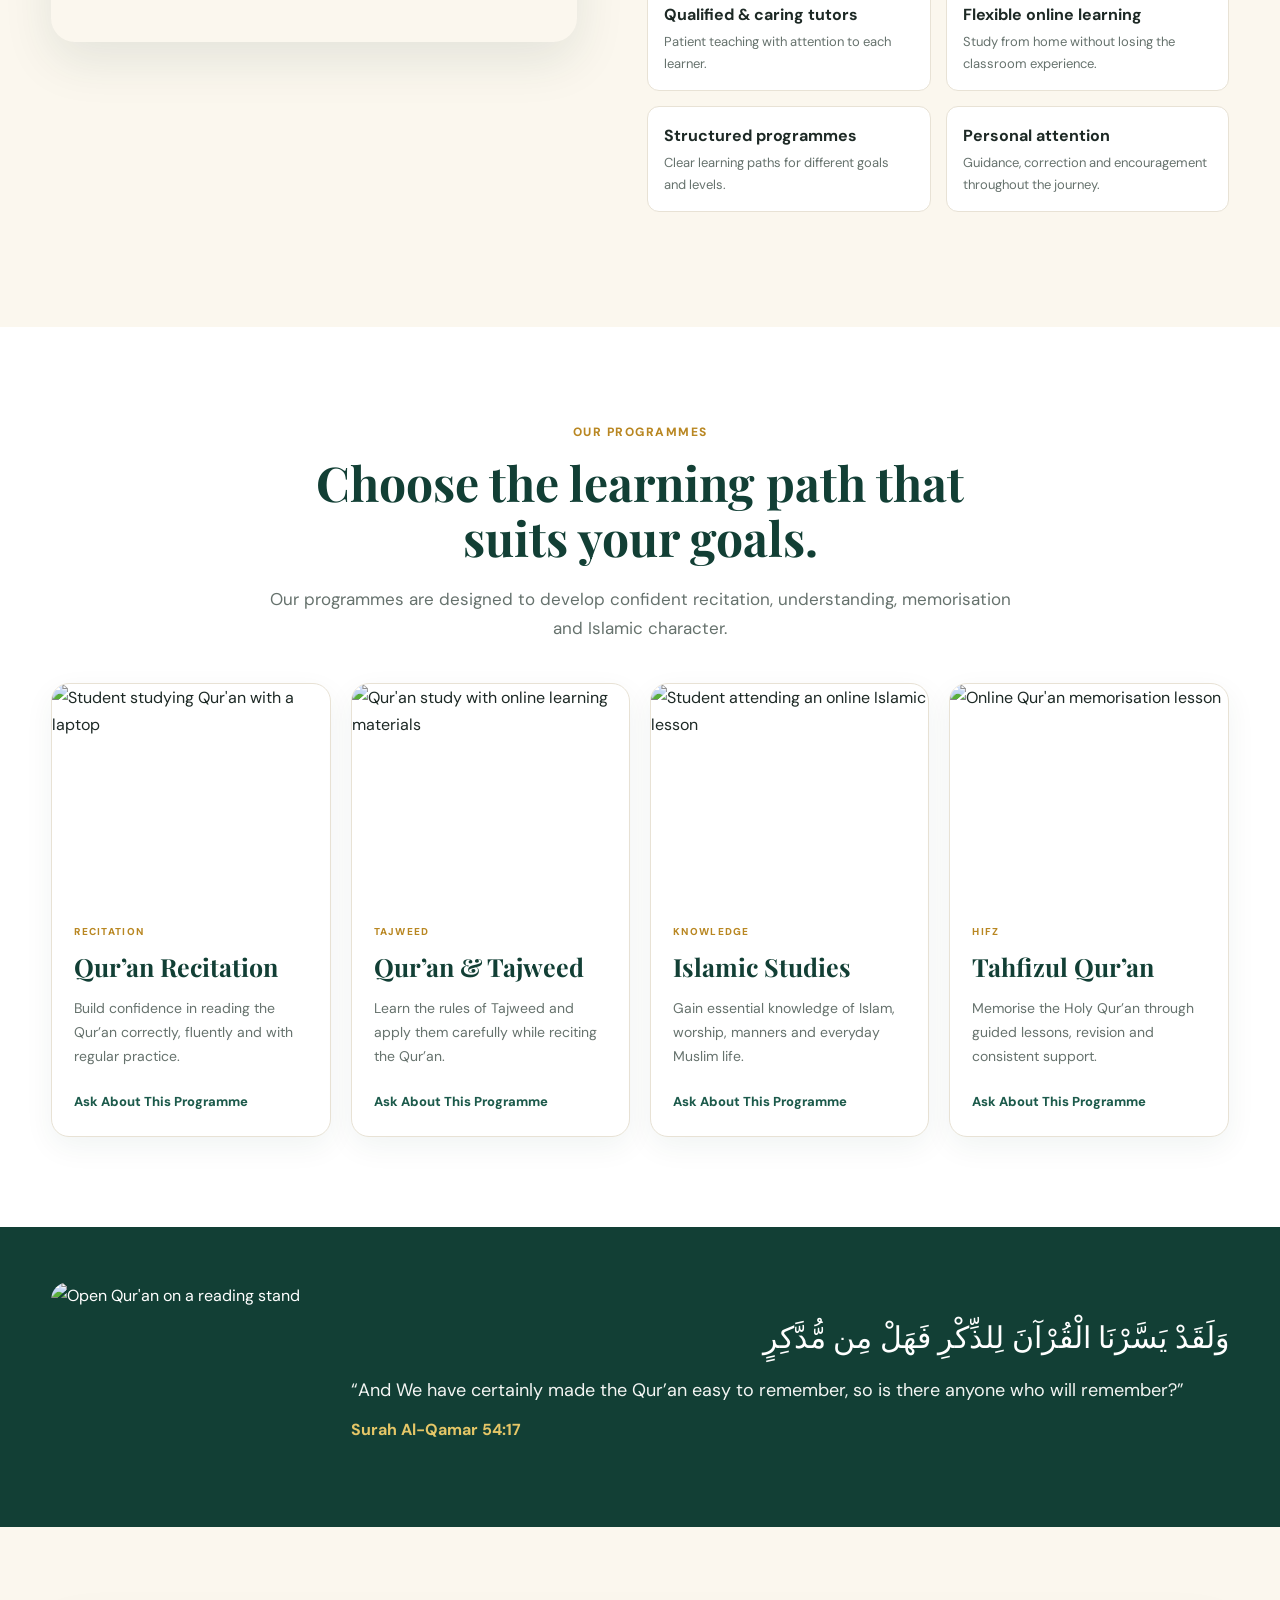
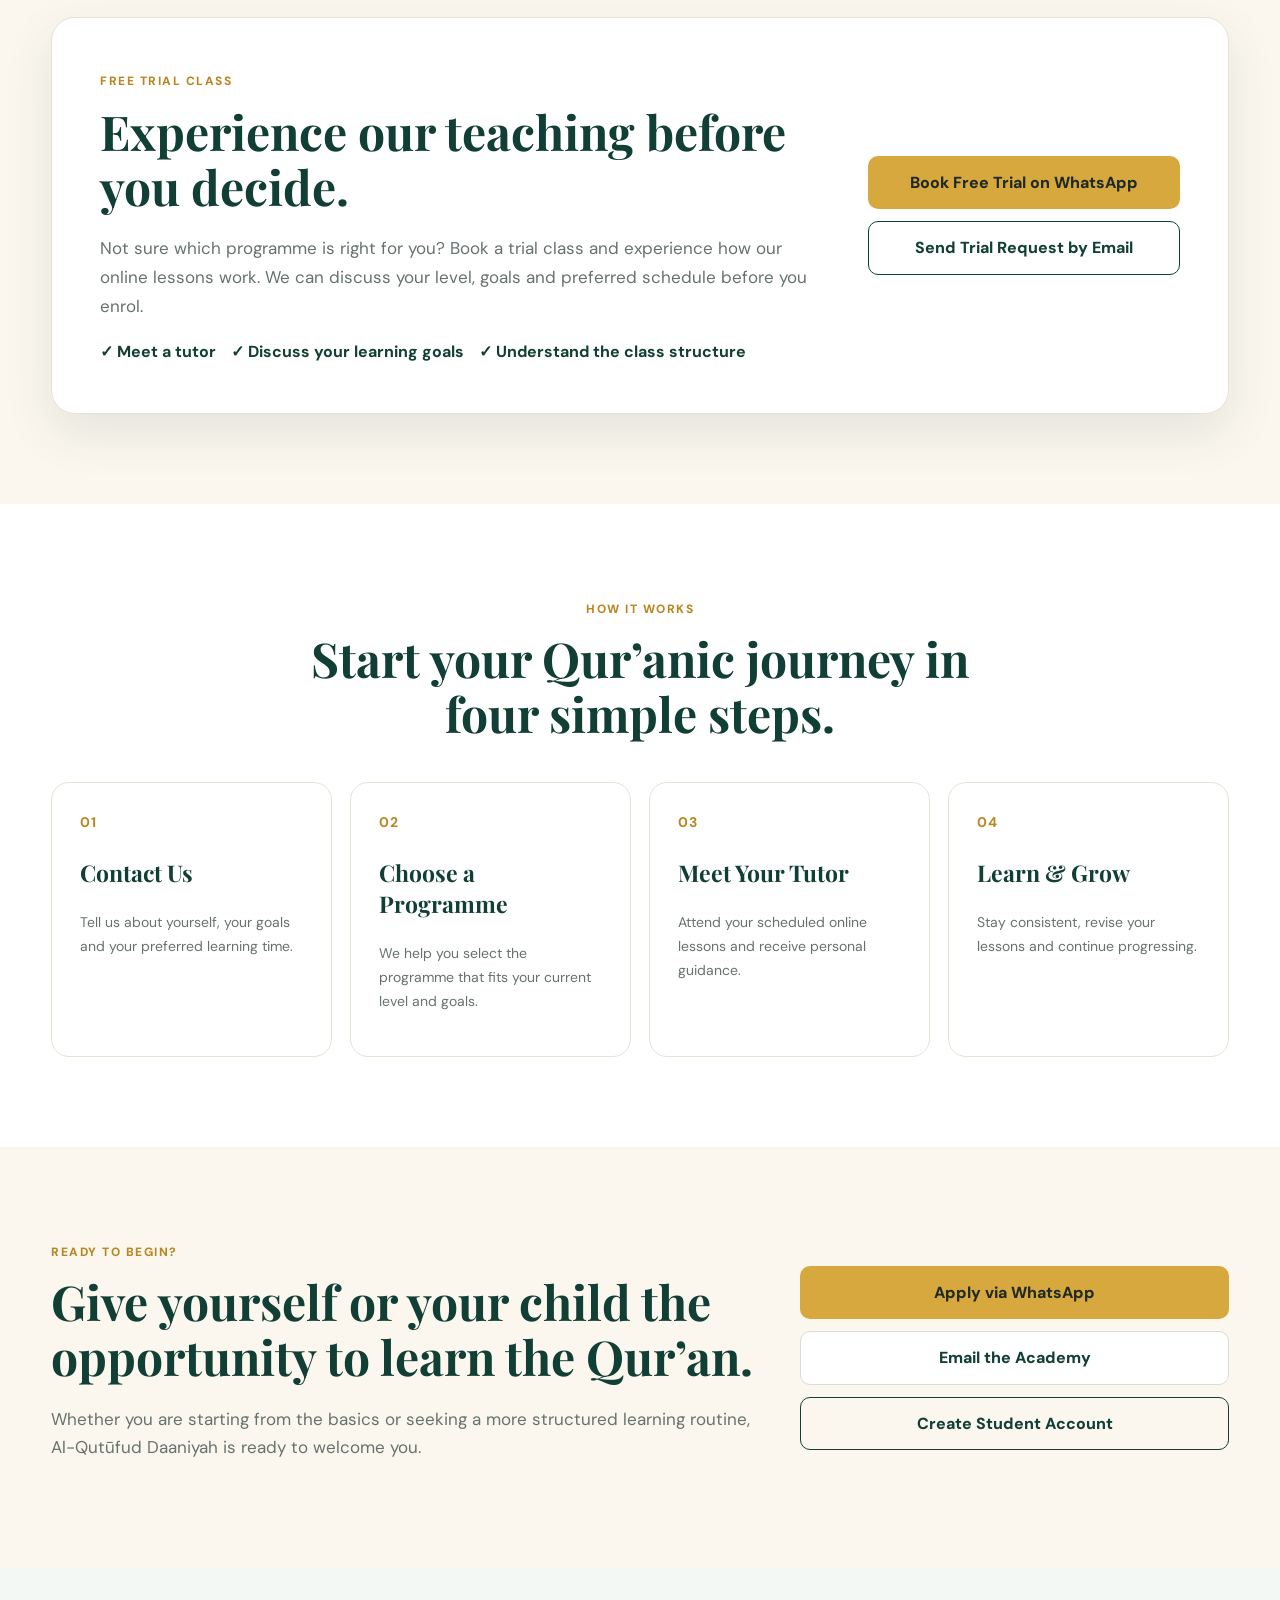
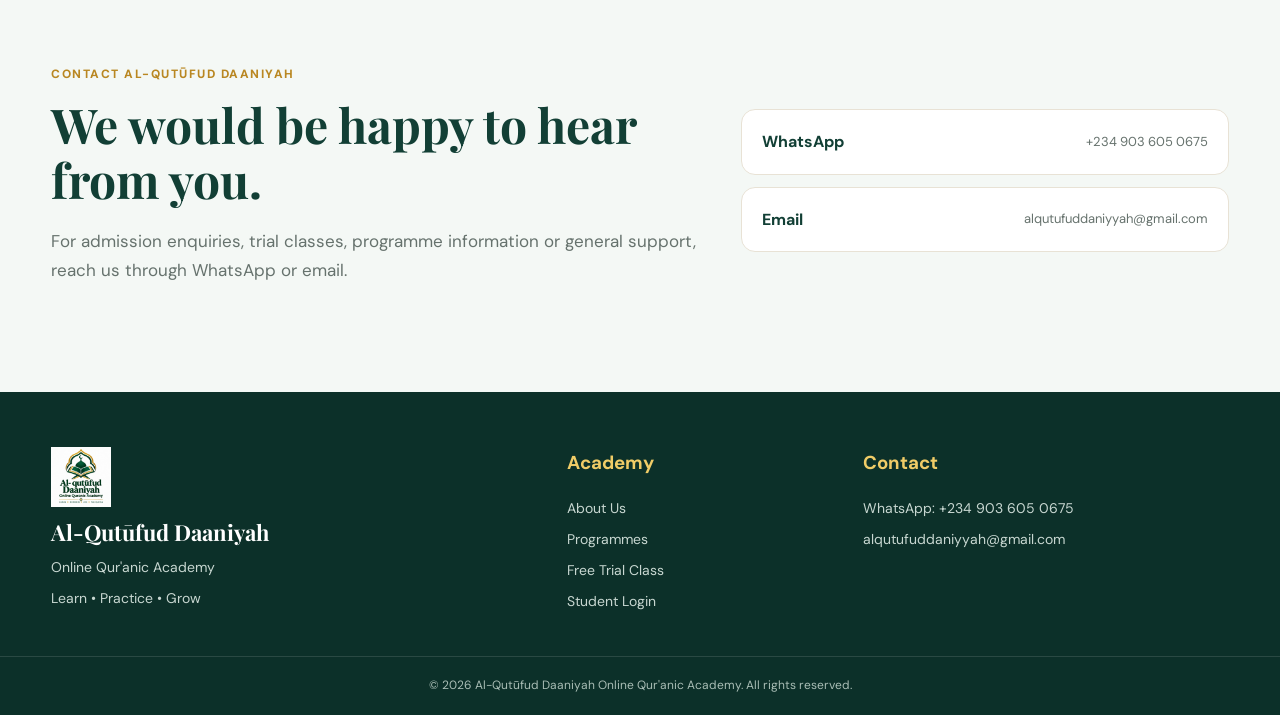
==== commit 64d066ba: "Remove duplicate hero section from index.html Removed duplicate hero section and adjusted content." ====
--- a/index.html
+++ b/index.html
@@ -15,7 +15,7 @@
 <nav id="nav"><a href="#home">Home</a><a href="#about">About Us</a><a href="#programmes">Programmes</a><a href="#trial">Trial Class</a><a href="#contact">Contact</a><a class="nav-login" href="student-login.html">Student Login</a><a class="nav-apply" href="#admission">Apply Now</a></nav>
 </div></header>
 <main>
-<section id="home" class="hero-new"><div class="hero-image"><img src="assets/hero-quran-teaching.jpg" alt="Sheikh teaching Qur'an to a student through a laptop"><div class="hero-shade"></div></div><div class="container hero-content"><div class="hero-copy"><span class="eyebrow light-eyebrow">AL-QUTŪFUD DAANIYAH ONLINE QUR'ANIC ACADEMY</span><h1>Learn the Qur’an.<br><span>Live by its guidance.</span></h1><p>At Al-Qutūfud Daaniyah, we make meaningful Qur’anic and Islamic learning accessible from wherever you are. Learn with caring tutors, follow a structured programme, and grow at a pace that supports your goals.</p><div class="hero-actions"><a class="btn gold" href="#trial">Book a Free Trial Class</a><a class="btn glass" href="#programmes">Explore Our Programmes</a></div><div class="hero-contact"><a href="https://wa.me/2349036050675" target="_blank" rel="noopener">WhatsApp: +234 903 605 0675</a><a href="mailto:alqutufuddaniyyah@gmail.com">Email: alqutufuddaniyyah@gmail.com</a></div></div></div></section>
+<section id="home" class="hero-new"><div class="hero-image"><img src="assets/hero-quran-teaching.jpg" alt="Sheikh teaching Qur'an to a student through a laptop"><div class="hero-shade"></div></div><div class="container hero-content"><div class="hero-copy"><span class="eyebrow light-eyebrow">AL-QUTŪFUD DAANIYAH ONLINE QUR'ANIC ACADEMY</span><h1>Learn the Qur’an.<br><span>Live by its guidance.</span></h1><p>At Al-Qutūfud Daaniyah, we make meaningful Qur’anic and Islamic learning accessible from wherever you are. Learn with caring tutors, follow a structured programme, and grow at a pace that supports your goals.</p><div class="hero-actions"><a class="btn glass" href="#programmes">Explore Our Programmes</a></div><div class="hero-contact"><a href="https://wa.me/2349036050675" target="_blank" rel="noopener">WhatsApp: +234 903 605 0675</a><a href="mailto:alqutufuddaniyyah@gmail.com">Email: alqutufuddaniyyah@gmail.com</a></div></div></div></section>
 <section class="feature-strip"><div class="container feature-grid"><div><strong>Qur’an Recitation</strong><small>Fluency & Memorisation</small></div><div><strong>Tajweed</strong><small>Correct Pronunciation</small></div><div><strong>Islamic Studies</strong><small>Understanding Islam</small></div><div><strong>Personal Mentorship</strong><small>Guidance & Support</small></div></div></section>
 <section id="about" class="section story-section"><div class="container story-grid"><div class="story-image"><img src="assets/about-reference.jpg" alt="Student learning Qur'an online with a tutor"></div><div class="story-copy"><span class="eyebrow">ABOUT OUR MADRASAH</span><h2>A place to learn the Qur’an with purpose, care and consistency.</h2><p>Al-Qutūfud Daaniyah Online Qur’anic Academy is built around a simple purpose: to help learners develop a lasting relationship with the Book of Allah and gain sound Islamic knowledge in a supportive learning environment.</p><p>Our online madrasah brings Qur’an recitation, Tajweed, memorisation and essential Islamic Studies closer to students who may not have convenient access to physical classes. Lessons can be followed from home through a laptop or phone, while students receive guidance, correction and encouragement from their tutors.</p><p>We value <strong>discipline, sincerity, good character and steady progress</strong>. Whether a learner is beginning from the basics, improving recitation, memorising the Qur’an or seeking structured Islamic learning, our aim is to make every lesson beneficial and purposeful.</p><div class="benefit-list"><div><strong>Qualified & caring tutors</strong><span>Patient teaching with attention to each learner.</span></div><div><strong>Flexible online learning</strong><span>Study from home without losing the classroom experience.</span></div><div><strong>Structured programmes</strong><span>Clear learning paths for different goals and levels.</span></div><div><strong>Personal attention</strong><span>Guidance, correction and encouragement throughout the journey.</span></div></div></div></div></section>
 <section id="programmes" class="section programs-section"><div class="container"><div class="section-heading"><span class="eyebrow">OUR PROGRAMMES</span><h2>Choose the learning path that suits your goals.</h2><p>Our programmes are designed to develop confident recitation, understanding, memorisation and Islamic character.</p></div><div class="program-grid four">
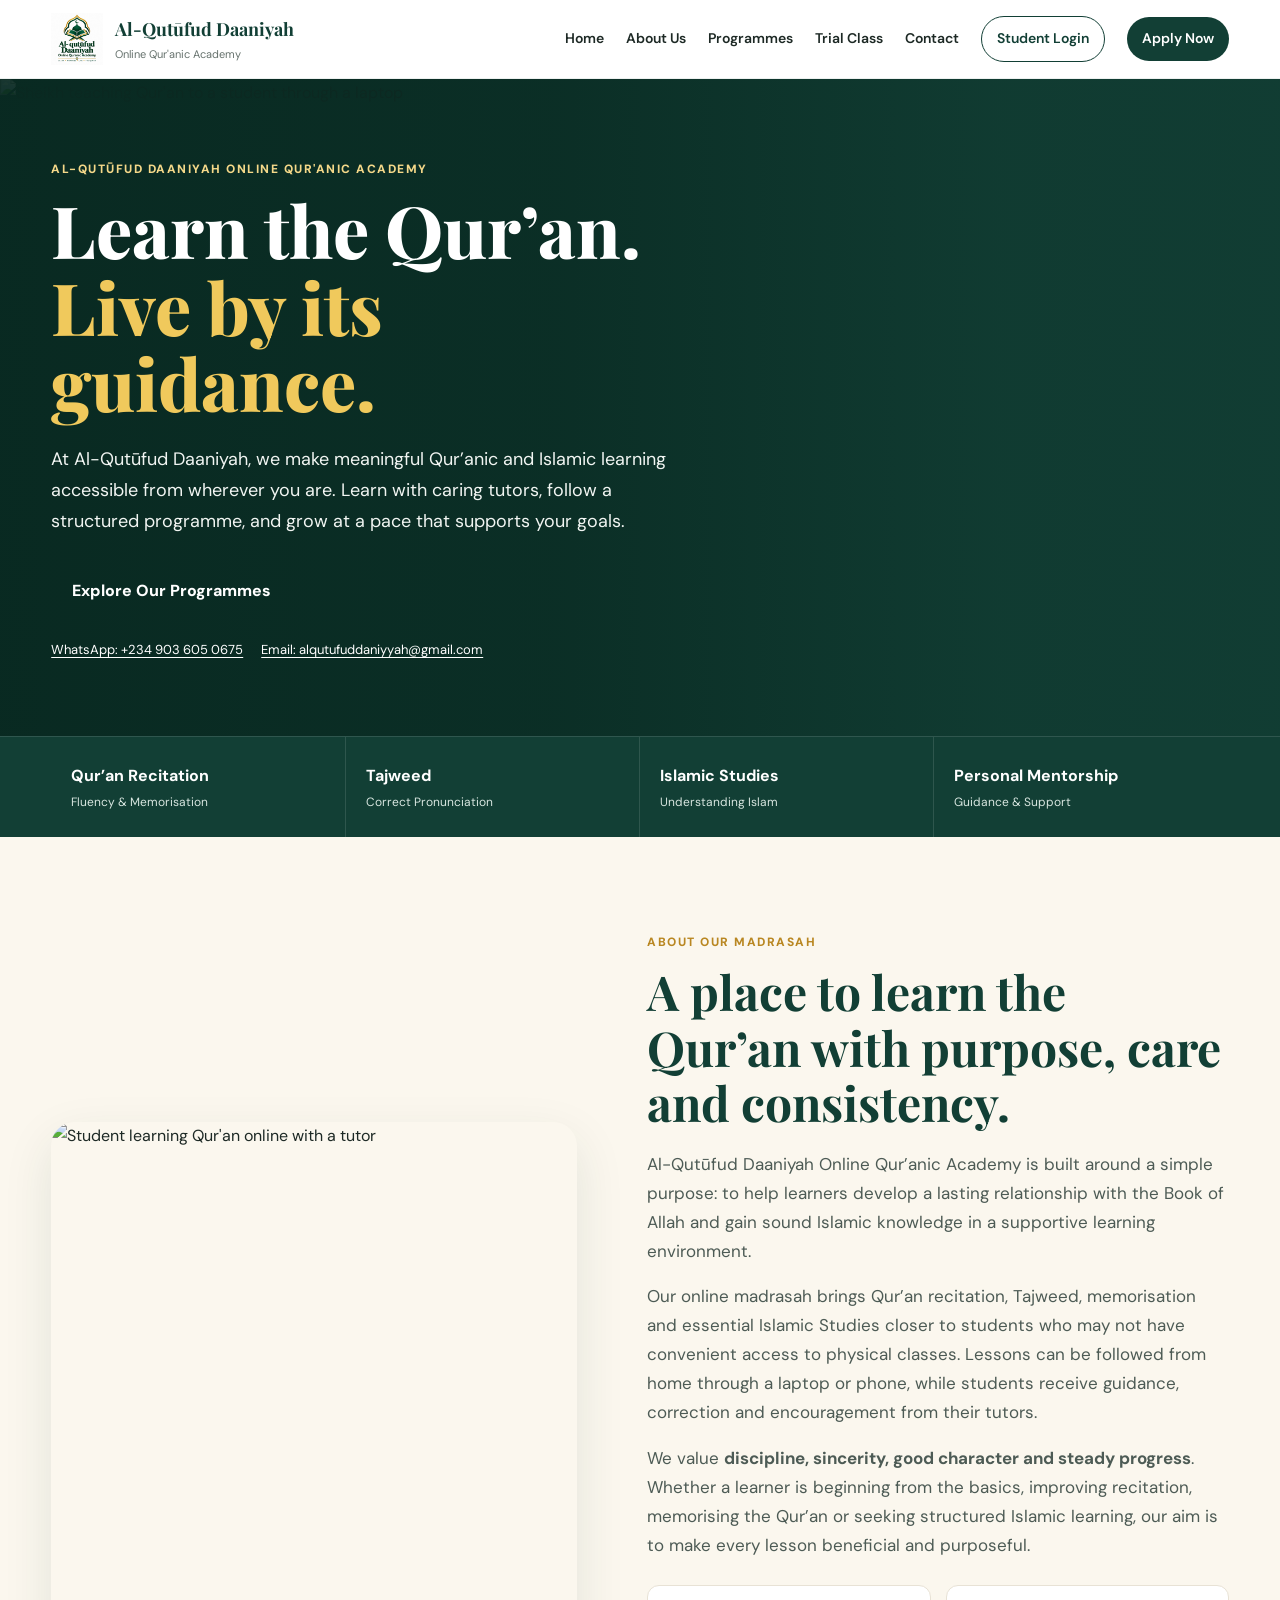
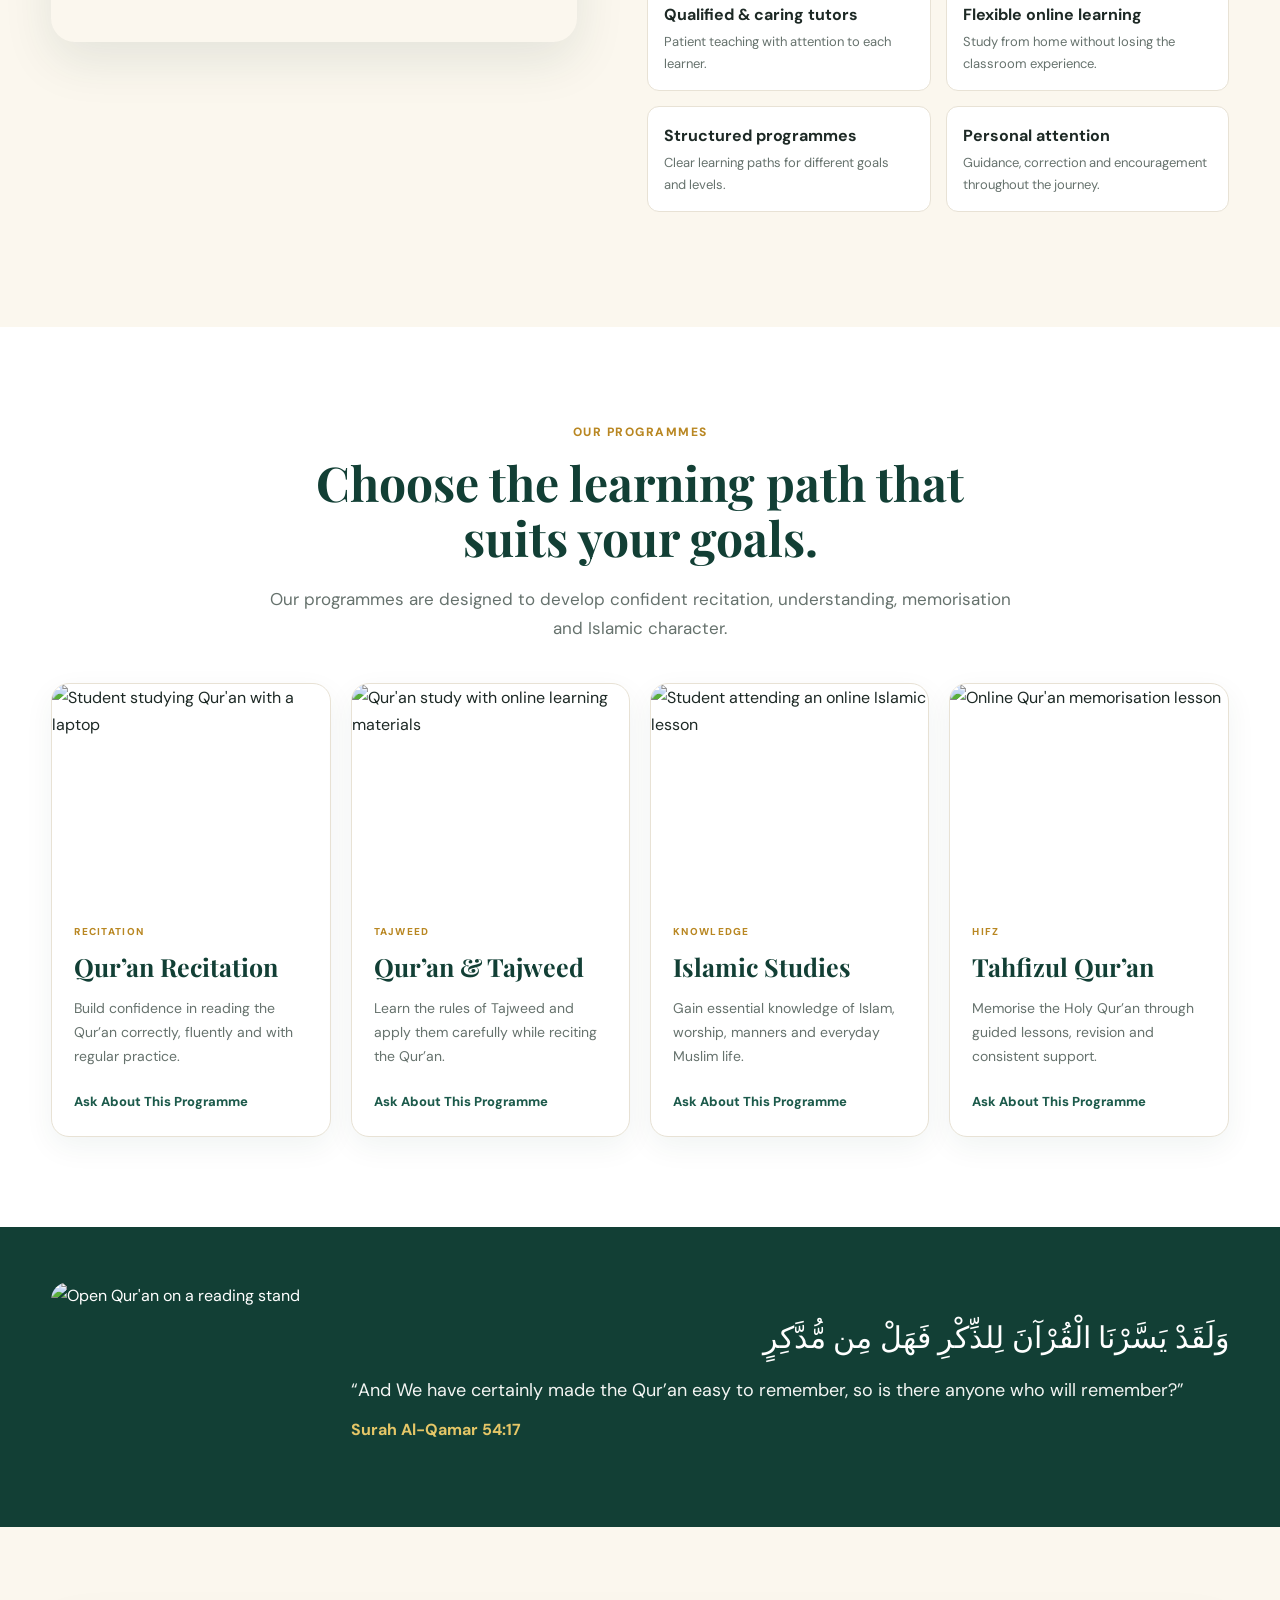
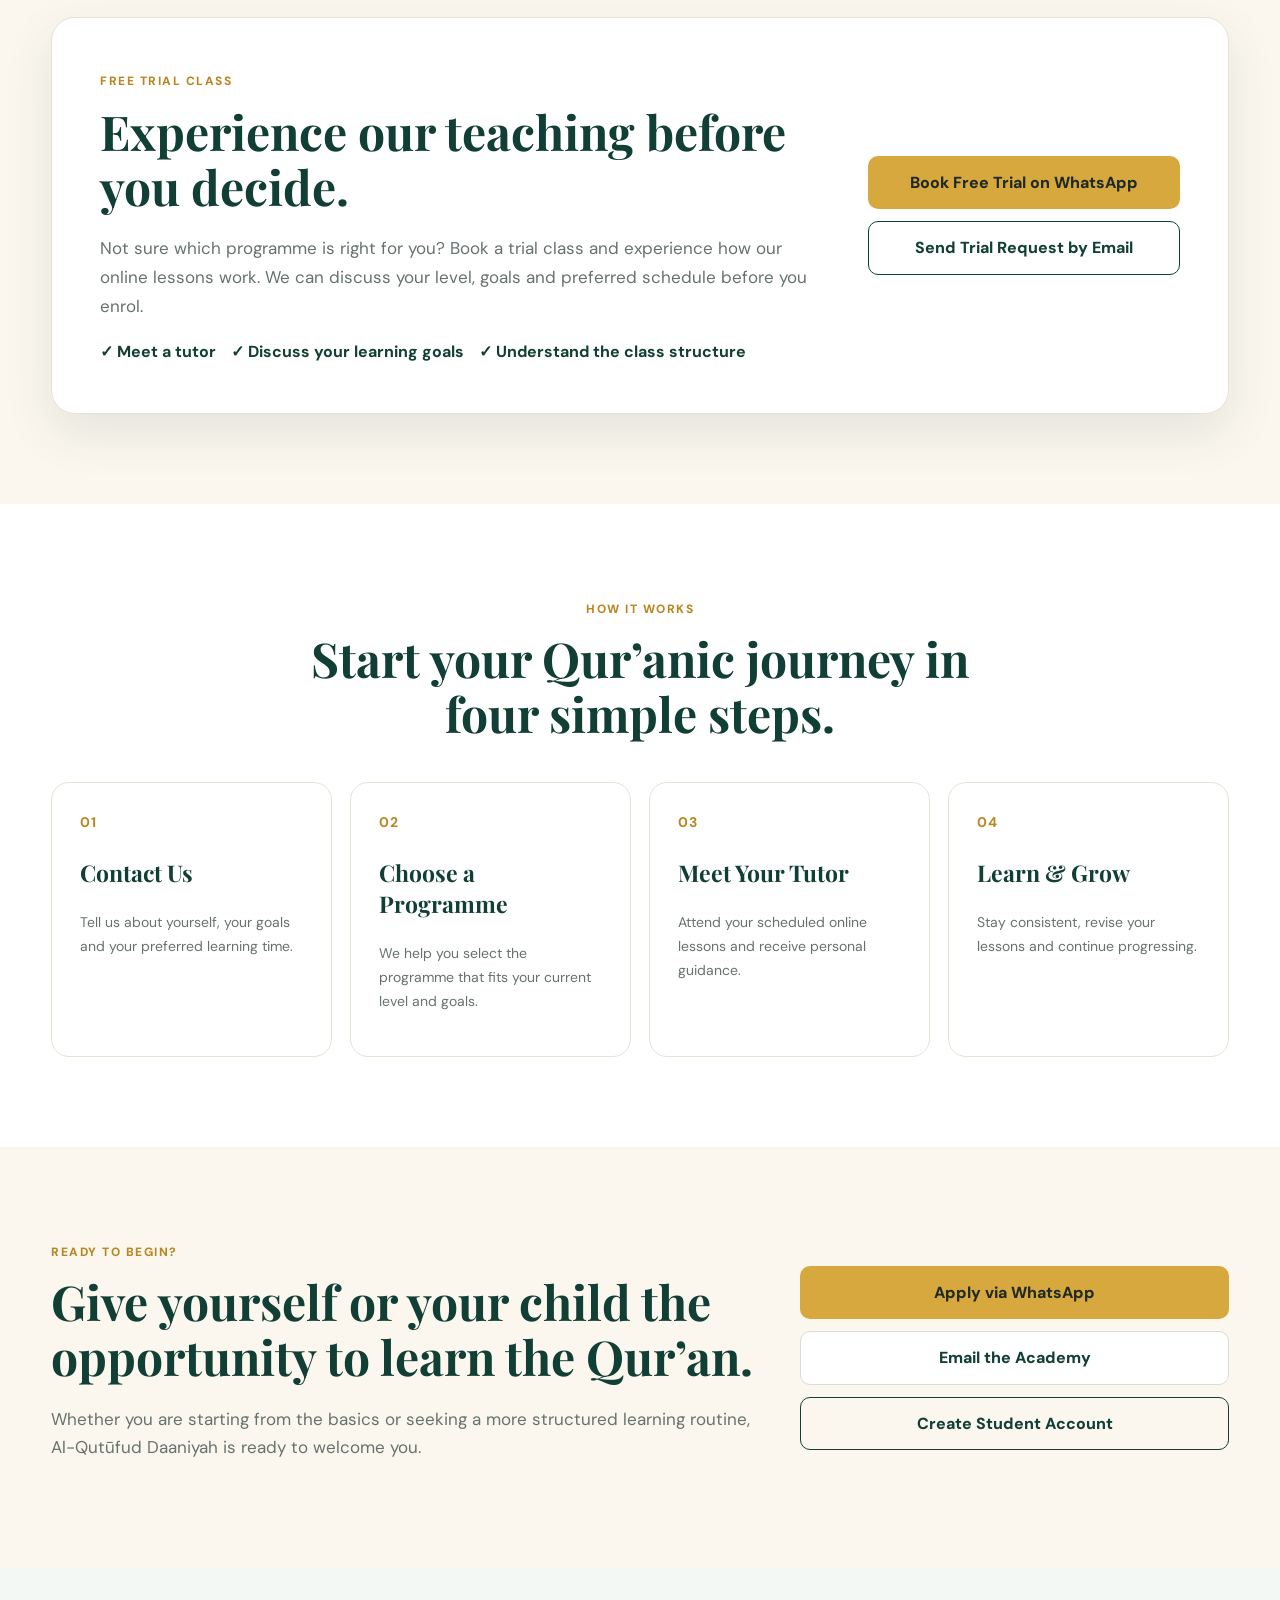
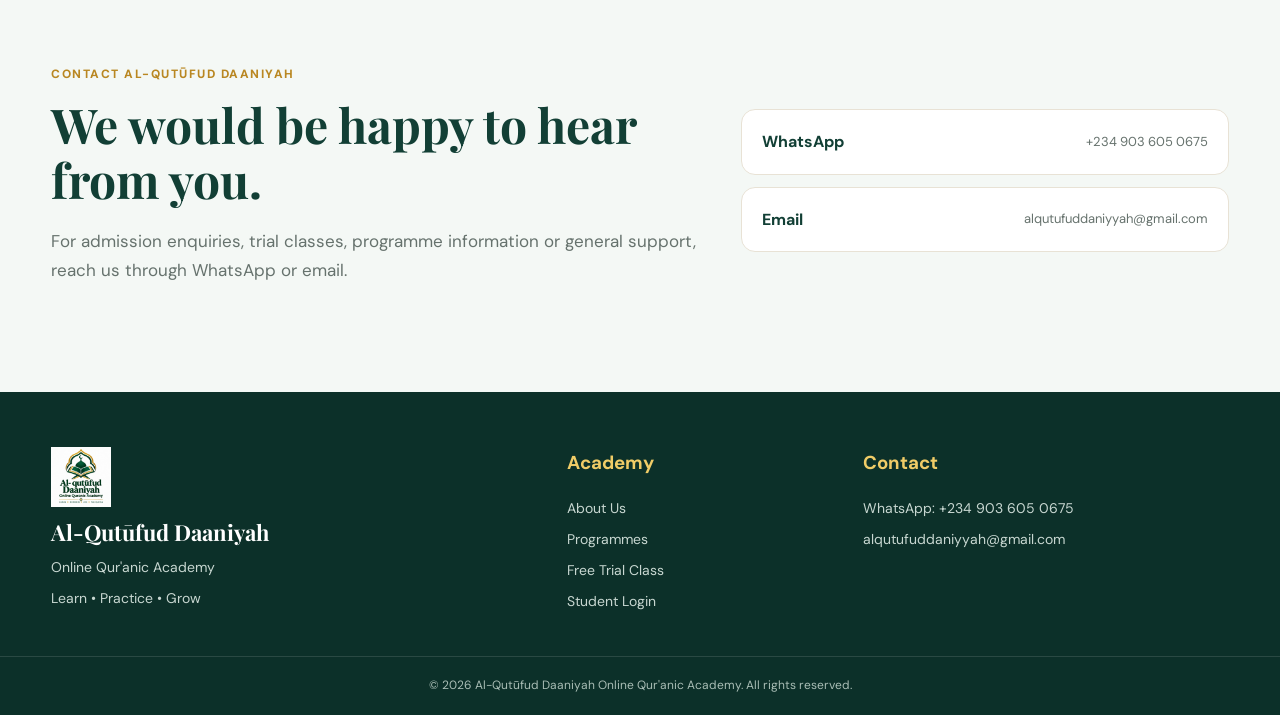
==== commit f9117214: "Duplicate hero section and update button style Duplicated the hero section for enhanced visibility a" ====
--- a/index.html
+++ b/index.html
@@ -15,7 +15,7 @@
 <nav id="nav"><a href="#home">Home</a><a href="#about">About Us</a><a href="#programmes">Programmes</a><a href="#trial">Trial Class</a><a href="#contact">Contact</a><a class="nav-login" href="student-login.html">Student Login</a><a class="nav-apply" href="#admission">Apply Now</a></nav>
 </div></header>
 <main>
-<section id="home" class="hero-new"><div class="hero-image"><img src="assets/hero-quran-teaching.jpg" alt="Sheikh teaching Qur'an to a student through a laptop"><div class="hero-shade"></div></div><div class="container hero-content"><div class="hero-copy"><span class="eyebrow light-eyebrow">AL-QUTŪFUD DAANIYAH ONLINE QUR'ANIC ACADEMY</span><h1>Learn the Qur’an.<br><span>Live by its guidance.</span></h1><p>At Al-Qutūfud Daaniyah, we make meaningful Qur’anic and Islamic learning accessible from wherever you are. Learn with caring tutors, follow a structured programme, and grow at a pace that supports your goals.</p><div class="hero-actions"><a class="btn glass" href="#programmes">Explore Our Programmes</a></div><div class="hero-contact"><a href="https://wa.me/2349036050675" target="_blank" rel="noopener">WhatsApp: +234 903 605 0675</a><a href="mailto:alqutufuddaniyyah@gmail.com">Email: alqutufuddaniyyah@gmail.com</a></div></div></div></section>
+<section id="home" class="hero-new"><div class="hero-image"><img src="assets/hero-quran-teaching.jpg" alt="Sheikh teaching Qur'an to a student through a laptop"><div class="hero-shade"></div></div><div class="container hero-content"><div class="hero-copy"><span class="eyebrow light-eyebrow">AL-QUTŪFUD DAANIYAH ONLINE QUR'ANIC ACADEMY</span><h1>Learn the Qur’an.<br><span>Live by its guidance.</span></h1><p>At Al-Qutūfud Daaniyah, we make meaningful Qur’anic and Islamic learning accessible from wherever you are. Learn with caring tutors, follow a structured programme, and grow at a pace that supports your goals.</p><div class="hero-actions"><a class="btn golden-btn" href="#programmes">Explore Our Programmes</a></div><div class="hero-contact"><a href="https://wa.me/2349036050675" target="_blank" rel="noopener">WhatsApp: +234 903 605 0675</a><a href="mailto:alqutufuddaniyyah@gmail.com">Email: alqutufuddaniyyah@gmail.com</a></div></div></div></section>
 <section class="feature-strip"><div class="container feature-grid"><div><strong>Qur’an Recitation</strong><small>Fluency & Memorisation</small></div><div><strong>Tajweed</strong><small>Correct Pronunciation</small></div><div><strong>Islamic Studies</strong><small>Understanding Islam</small></div><div><strong>Personal Mentorship</strong><small>Guidance & Support</small></div></div></section>
 <section id="about" class="section story-section"><div class="container story-grid"><div class="story-image"><img src="assets/about-reference.jpg" alt="Student learning Qur'an online with a tutor"></div><div class="story-copy"><span class="eyebrow">ABOUT OUR MADRASAH</span><h2>A place to learn the Qur’an with purpose, care and consistency.</h2><p>Al-Qutūfud Daaniyah Online Qur’anic Academy is built around a simple purpose: to help learners develop a lasting relationship with the Book of Allah and gain sound Islamic knowledge in a supportive learning environment.</p><p>Our online madrasah brings Qur’an recitation, Tajweed, memorisation and essential Islamic Studies closer to students who may not have convenient access to physical classes. Lessons can be followed from home through a laptop or phone, while students receive guidance, correction and encouragement from their tutors.</p><p>We value <strong>discipline, sincerity, good character and steady progress</strong>. Whether a learner is beginning from the basics, improving recitation, memorising the Qur’an or seeking structured Islamic learning, our aim is to make every lesson beneficial and purposeful.</p><div class="benefit-list"><div><strong>Qualified & caring tutors</strong><span>Patient teaching with attention to each learner.</span></div><div><strong>Flexible online learning</strong><span>Study from home without losing the classroom experience.</span></div><div><strong>Structured programmes</strong><span>Clear learning paths for different goals and levels.</span></div><div><strong>Personal attention</strong><span>Guidance, correction and encouragement throughout the journey.</span></div></div></div></div></section>
 <section id="programmes" class="section programs-section"><div class="container"><div class="section-heading"><span class="eyebrow">OUR PROGRAMMES</span><h2>Choose the learning path that suits your goals.</h2><p>Our programmes are designed to develop confident recitation, understanding, memorisation and Islamic character.</p></div><div class="program-grid four">
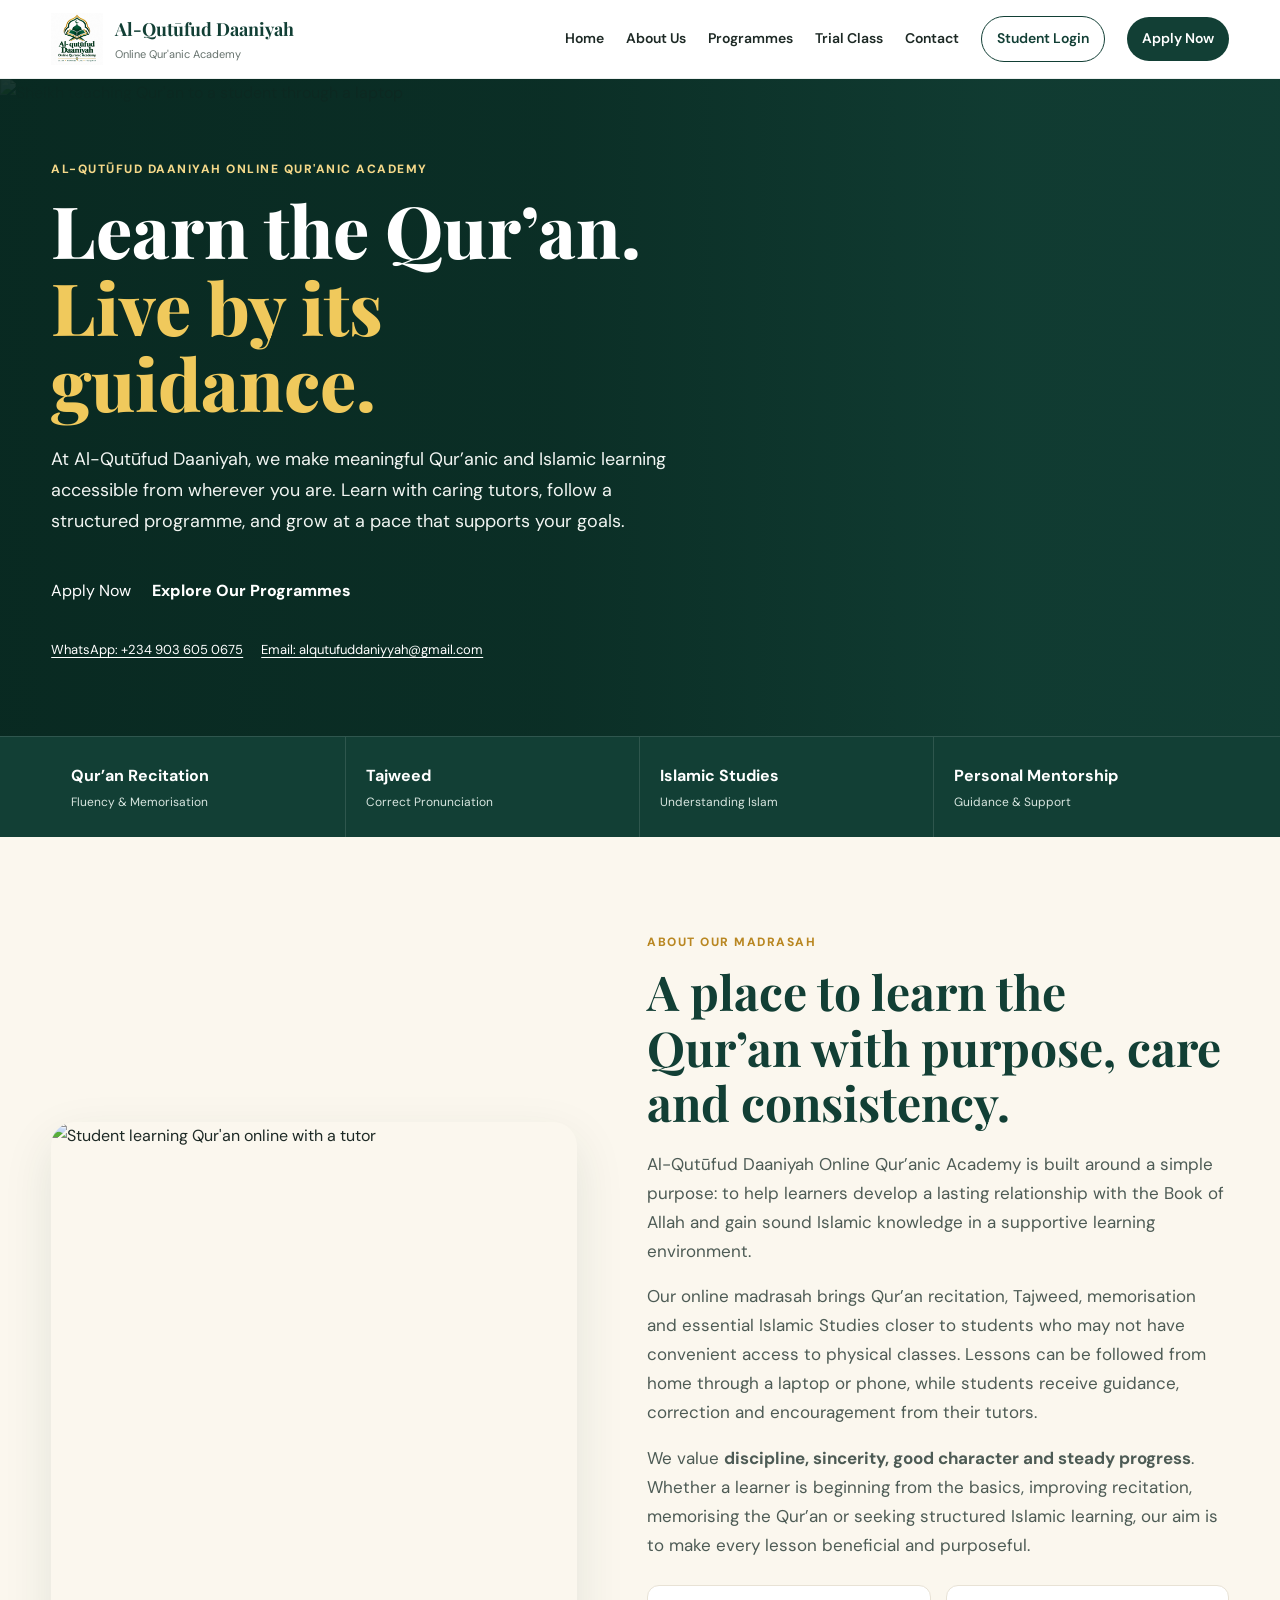
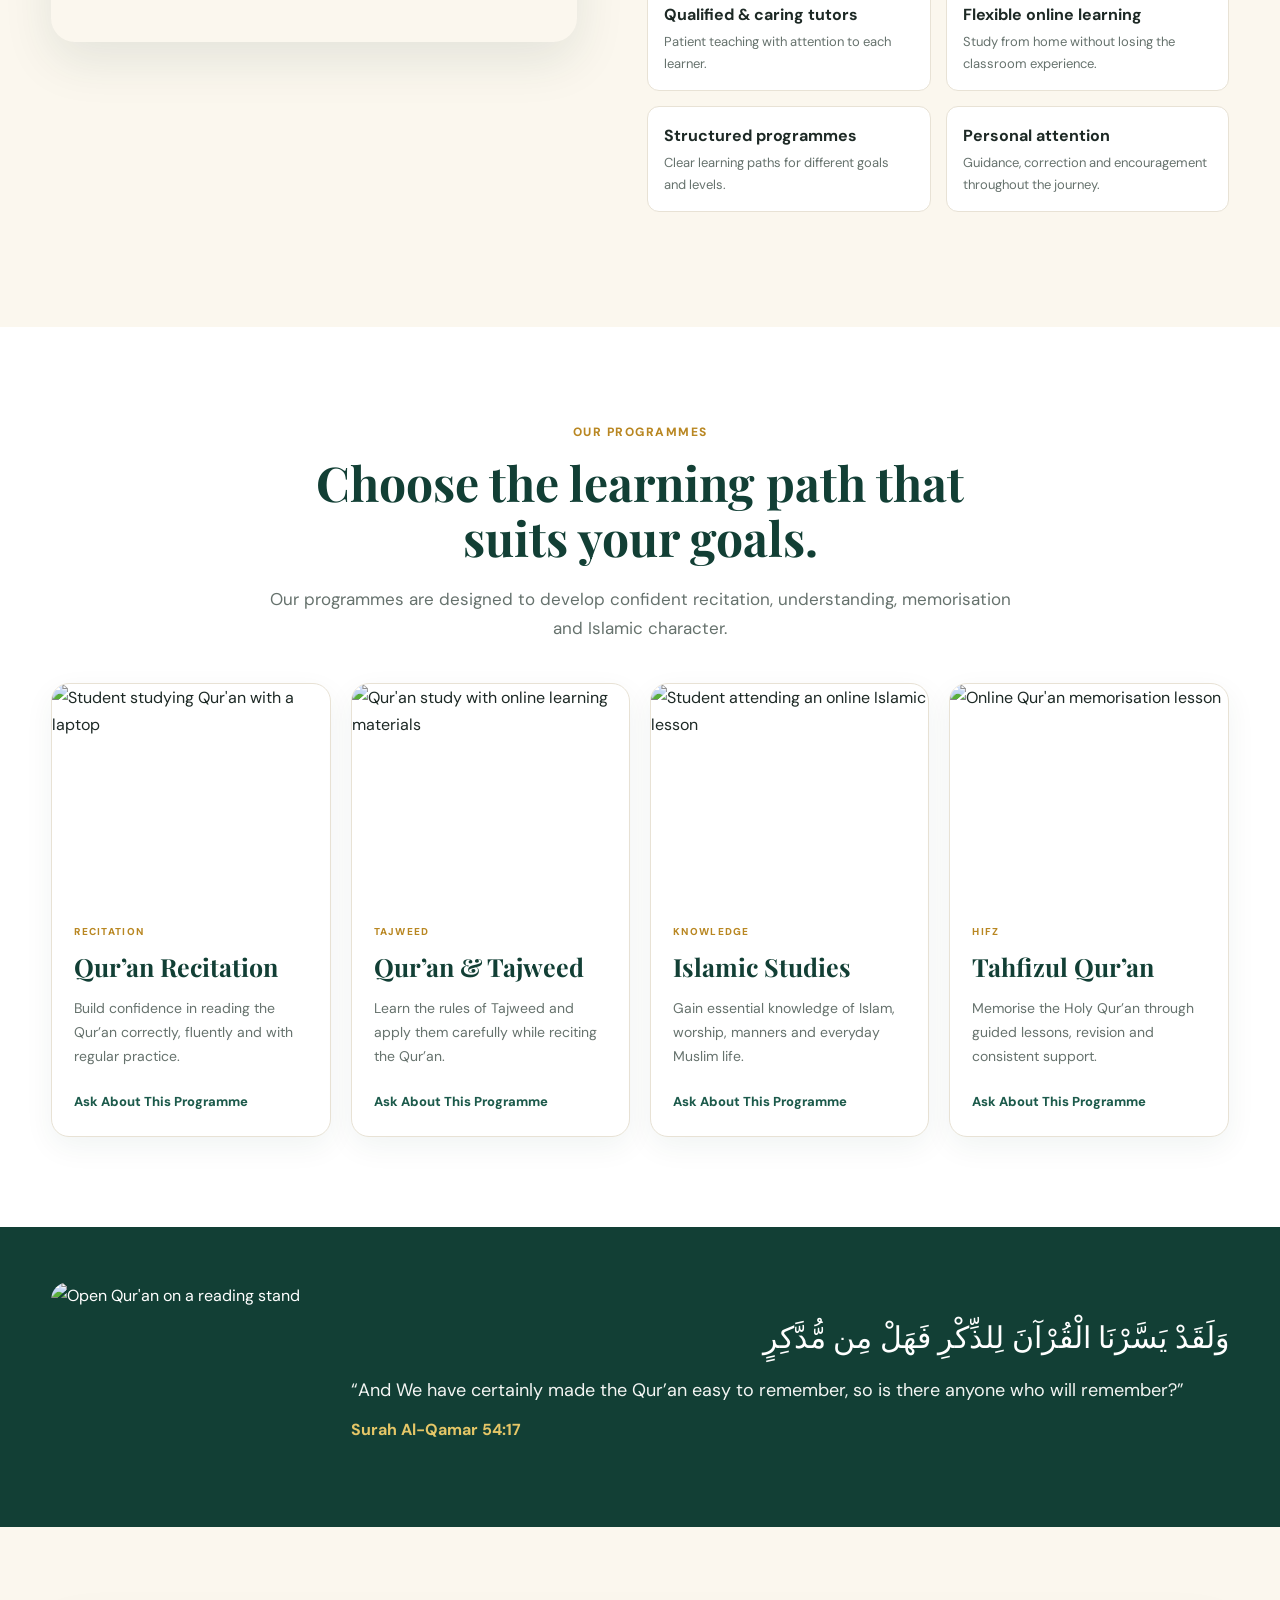
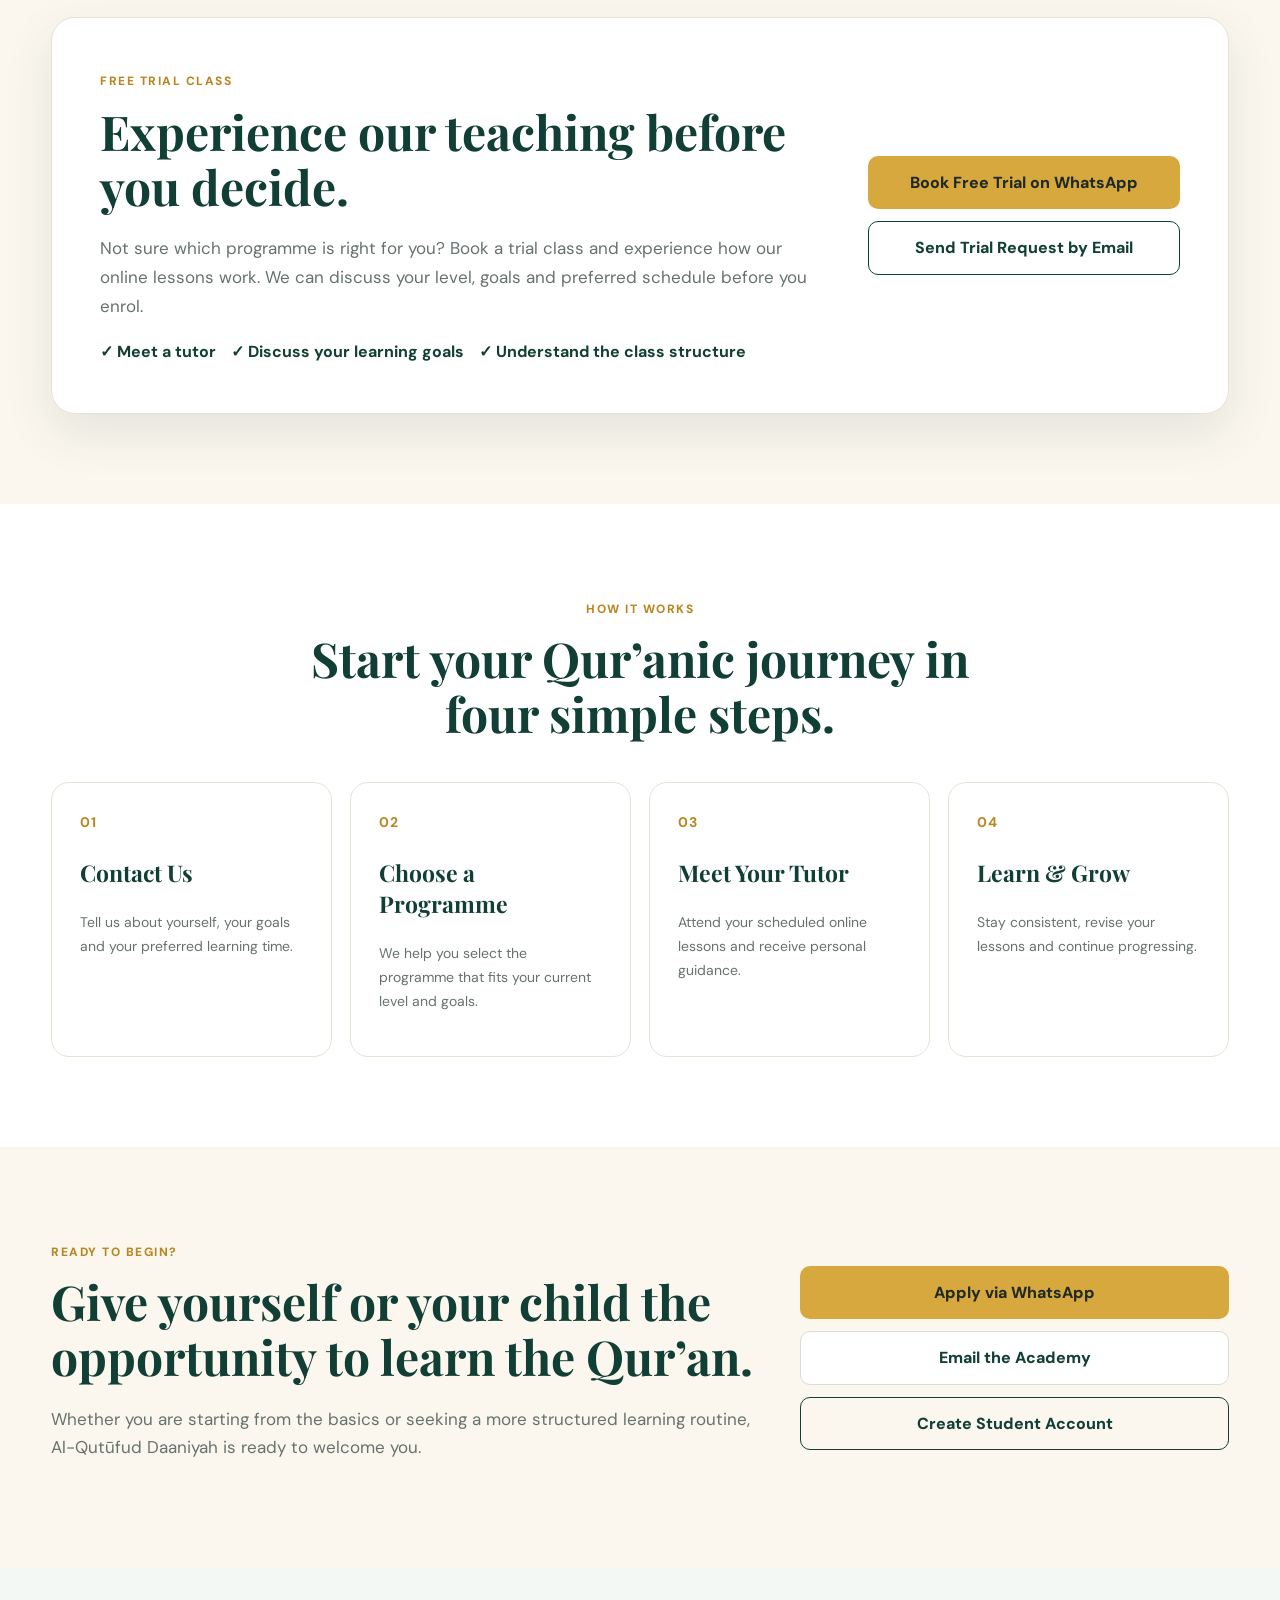
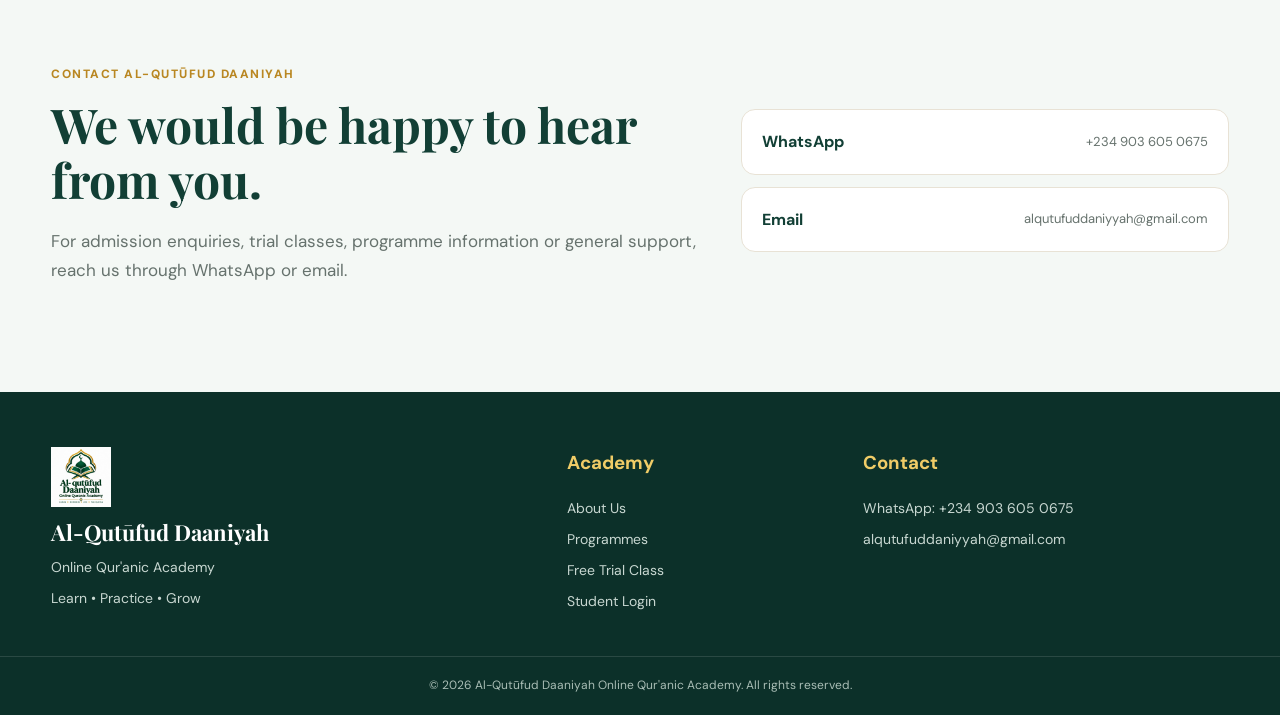
==== commit 94d5c99b: "Remove duplicate hero section and fix buttons Removed duplicate hero section and fixed button struct" ====
--- a/index.html
+++ b/index.html
@@ -15,7 +15,7 @@
 <nav id="nav"><a href="#home">Home</a><a href="#about">About Us</a><a href="#programmes">Programmes</a><a href="#trial">Trial Class</a><a href="#contact">Contact</a><a class="nav-login" href="student-login.html">Student Login</a><a class="nav-apply" href="#admission">Apply Now</a></nav>
 </div></header>
 <main>
-<section id="home" class="hero-new"><div class="hero-image"><img src="assets/hero-quran-teaching.jpg" alt="Sheikh teaching Qur'an to a student through a laptop"><div class="hero-shade"></div></div><div class="container hero-content"><div class="hero-copy"><span class="eyebrow light-eyebrow">AL-QUTŪFUD DAANIYAH ONLINE QUR'ANIC ACADEMY</span><h1>Learn the Qur’an.<br><span>Live by its guidance.</span></h1><p>At Al-Qutūfud Daaniyah, we make meaningful Qur’anic and Islamic learning accessible from wherever you are. Learn with caring tutors, follow a structured programme, and grow at a pace that supports your goals.</p><div class="hero-actions"><a class="btn golden-btn" href="#programmes">Explore Our Programmes</a></div><div class="hero-contact"><a href="https://wa.me/2349036050675" target="_blank" rel="noopener">WhatsApp: +234 903 605 0675</a><a href="mailto:alqutufuddaniyyah@gmail.com">Email: alqutufuddaniyyah@gmail.com</a></div></div></div></section>
+<section id="home" class="hero-new"><div class="hero-image"><img src="assets/hero-quran-teaching.jpg" alt="Sheikh teaching Qur'an to a student through a laptop"><div class="hero-shade"></div></div><div class="container hero-content"><div class="hero-copy"><span class="eyebrow light-eyebrow">AL-QUTŪFUD DAANIYAH ONLINE QUR'ANIC ACADEMY</span><h1>Learn the Qur’an.<br><span>Live by its guidance.</span></h1><p>At Al-Qutūfud Daaniyah, we make meaningful Qur’anic and Islamic learning accessible from wherever you are. Learn with caring tutors, follow a structured programme, and grow at a pace that supports your goals.</p><div class="hero-actions<a href="#admission" class="btn golden-btn">Apply Now</a><a class="btn glass-btn" href="#programmes">Explore Our Programmes</a></div><div class="hero-contact"><a href="https://wa.me/2349036050675" target="_blank" rel="noopener">WhatsApp: +234 903 605 0675</a><a href="mailto:alqutufuddaniyyah@gmail.com">Email: alqutufuddaniyyah@gmail.com</a></div></div></div></section>
 <section class="feature-strip"><div class="container feature-grid"><div><strong>Qur’an Recitation</strong><small>Fluency & Memorisation</small></div><div><strong>Tajweed</strong><small>Correct Pronunciation</small></div><div><strong>Islamic Studies</strong><small>Understanding Islam</small></div><div><strong>Personal Mentorship</strong><small>Guidance & Support</small></div></div></section>
 <section id="about" class="section story-section"><div class="container story-grid"><div class="story-image"><img src="assets/about-reference.jpg" alt="Student learning Qur'an online with a tutor"></div><div class="story-copy"><span class="eyebrow">ABOUT OUR MADRASAH</span><h2>A place to learn the Qur’an with purpose, care and consistency.</h2><p>Al-Qutūfud Daaniyah Online Qur’anic Academy is built around a simple purpose: to help learners develop a lasting relationship with the Book of Allah and gain sound Islamic knowledge in a supportive learning environment.</p><p>Our online madrasah brings Qur’an recitation, Tajweed, memorisation and essential Islamic Studies closer to students who may not have convenient access to physical classes. Lessons can be followed from home through a laptop or phone, while students receive guidance, correction and encouragement from their tutors.</p><p>We value <strong>discipline, sincerity, good character and steady progress</strong>. Whether a learner is beginning from the basics, improving recitation, memorising the Qur’an or seeking structured Islamic learning, our aim is to make every lesson beneficial and purposeful.</p><div class="benefit-list"><div><strong>Qualified & caring tutors</strong><span>Patient teaching with attention to each learner.</span></div><div><strong>Flexible online learning</strong><span>Study from home without losing the classroom experience.</span></div><div><strong>Structured programmes</strong><span>Clear learning paths for different goals and levels.</span></div><div><strong>Personal attention</strong><span>Guidance, correction and encouragement throughout the journey.</span></div></div></div></div></section>
 <section id="programmes" class="section programs-section"><div class="container"><div class="section-heading"><span class="eyebrow">OUR PROGRAMMES</span><h2>Choose the learning path that suits your goals.</h2><p>Our programmes are designed to develop confident recitation, understanding, memorisation and Islamic character.</p></div><div class="program-grid four">
--- a/style.css
+++ b/style.css
@@ -1 +1,5 @@
 :root{--green:#123f35;--green2:#1c5a4b;--cream:#fbf7ee;--gold:#d7a83d;--gold2:#b98722;--ink:#1d2925;--muted:#66726d;--white:#fff;--line:#e8e2d5;--shadow:0 18px 50px rgba(19,63,53,.10)}*{box-sizing:border-box}html{scroll-behavior:smooth}body{margin:0;font-family:'DM Sans',sans-serif;color:var(--ink);background:#fff;line-height:1.7}a{text-decoration:none;color:inherit}.container{width:min(1180px,92%);margin:auto}.site-header{position:sticky;top:0;z-index:50;background:rgba(255,255,255,.96);backdrop-filter:blur(12px);border-bottom:1px solid rgba(18,63,53,.08)}.nav-wrap{min-height:78px;display:flex;align-items:center;justify-content:space-between;gap:24px}.brand{display:flex;align-items:center;gap:12px}.brand img{width:52px;height:52px;object-fit:contain}.brand strong{display:block;font-family:'Playfair Display',serif;font-size:18px;color:var(--green)}.brand small{display:block;color:var(--muted);font-size:11px}nav{display:flex;align-items:center;gap:22px;font-size:14px;font-weight:600}nav a:hover{color:var(--gold2)}.nav-login,.nav-apply{padding:10px 15px;border-radius:999px}.nav-login{border:1px solid var(--green);color:var(--green)}.nav-apply{background:var(--green);color:white}.menu-btn{display:none;border:0;background:none;font-size:28px;color:var(--green)}.hero-new{position:relative;min-height:650px;display:flex;align-items:center;overflow:hidden;background:var(--green)}.hero-image,.hero-shade{position:absolute;inset:0}.hero-image img{width:100%;height:100%;object-fit:cover}.hero-shade{background:linear-gradient(90deg,rgba(8,40,32,.93) 0%,rgba(8,40,32,.72) 43%,rgba(8,40,32,.18) 78%,rgba(8,40,32,.1))}.hero-content{position:relative;z-index:2}.hero-copy{max-width:670px;color:#fff;padding:75px 0}.eyebrow{display:inline-block;letter-spacing:1.5px;font-size:12px;font-weight:800;color:var(--gold2);margin-bottom:12px}.light-eyebrow{color:#f4d889}.hero-copy h1{font:800 clamp(42px,6vw,72px)/1.06 'Playfair Display',serif;margin:0 0 24px}.hero-copy h1 span{color:#f0c95c}.hero-copy p{font-size:18px;max-width:650px;color:#f1f5f2;margin-bottom:28px}.hero-actions{display:flex;flex-wrap:wrap;gap:12px}.btn{display:inline-flex;justify-content:center;align-items:center;min-height:48px;padding:12px 20px;border-radius:10px;border:1px solid transparent;font-weight:800;cursor:pointer;transition:.2s}.btn:hover{transform:translateY(-1px)}.btn.gold{background:var(--gold);color:#1f2a24}.btn.primary{background:var(--green);color:#fff}.btn.secondary{background:#fff;color:var(--green);border-color:#d7ded9}.btn.outline{background:transparent;color:var(--green);border-color:var(--green)}.btn.glass{background:rgba(255,255,255,.1);color:#fff;border-color:rgba(255,255,255,.55)}.hero-contact{display:flex;gap:18px;flex-wrap:wrap;margin-top:22px;font-size:13px}.hero-contact a{text-decoration:underline;text-underline-offset:3px}.feature-strip{background:var(--green);color:#fff;border-top:1px solid rgba(255,255,255,.12)}.feature-grid{display:grid;grid-template-columns:repeat(4,1fr)}.feature-grid>div{padding:25px 20px;border-right:1px solid rgba(255,255,255,.12)}.feature-grid>div:last-child{border-right:0}.feature-grid strong,.feature-grid small{display:block}.feature-grid strong{font-size:16px}.feature-grid small{color:#d8e6e0;font-size:12px;margin-top:2px}.section{padding:90px 0}.story-section{background:var(--cream)}.story-grid{display:grid;grid-template-columns:.95fr 1.05fr;gap:70px;align-items:center}.story-image{border-radius:24px;overflow:hidden;box-shadow:var(--shadow)}.story-image img{display:block;width:100%;height:520px;object-fit:cover}.story-copy h2,.section-heading h2,.admission-cta h2,.trial-card h2,.contact-grid h2{font:700 clamp(30px,4vw,48px)/1.15 'Playfair Display',serif;color:var(--green);margin:0 0 20px}.story-copy p{font-size:17px;color:#4d5b55}.benefit-list{display:grid;grid-template-columns:1fr 1fr;gap:15px;margin:25px 0}.benefit-list>div{padding:15px 16px;background:#fff;border:1px solid var(--line);border-radius:12px}.benefit-list strong,.benefit-list span{display:block}.benefit-list span{font-size:13px;color:var(--muted);margin-top:3px}.programs-section{background:#fff}.section-heading{max-width:760px;margin:0 auto 40px;text-align:center}.section-heading p{font-size:17px;color:var(--muted)}.program-grid{display:grid;grid-template-columns:repeat(4,1fr);gap:20px}.program-card{border:1px solid var(--line);border-radius:18px;overflow:hidden;background:#fff;box-shadow:0 10px 30px rgba(18,63,53,.06);transition:.2s}.program-card:hover{transform:translateY(-4px);box-shadow:var(--shadow)}.program-image{height:210px;overflow:hidden}.program-image img{width:100%;height:100%;object-fit:cover;display:block}.program-body{padding:22px}.program-label{font-size:10px;font-weight:800;letter-spacing:1.3px;color:var(--gold2)}.program-body h3{font:700 25px 'Playfair Display',serif;color:var(--green);margin:7px 0 10px}.program-body p{color:var(--muted);font-size:14px;min-height:76px}.program-body a{color:var(--green2);font-weight:800;font-size:13px}.quote-band{background:var(--green);color:#fff;padding:55px 0}.quote-inner{display:grid;grid-template-columns:260px 1fr;align-items:center;gap:40px}.quote-inner img{width:260px;height:190px;border-radius:18px;object-fit:cover}.arabic{font-family:serif;font-size:30px;line-height:1.8;direction:rtl}.quote-inner p{font-size:18px;margin:10px 0;color:#f3f5f3}.quote-inner span{color:#e5c667;font-weight:700}.trial-section{background:var(--cream)}.trial-card{display:grid;grid-template-columns:1.4fr .6fr;gap:40px;align-items:center;background:#fff;border:1px solid var(--line);border-radius:24px;padding:48px;box-shadow:var(--shadow)}.trial-card p{font-size:17px;color:var(--muted)}.trial-points{display:flex;flex-wrap:wrap;gap:15px;color:var(--green);font-weight:700}.trial-actions{display:flex;flex-direction:column;gap:12px}.email-btn{text-align:center;border:1px solid var(--green);padding:12px 20px;border-radius:10px;color:var(--green);font-weight:800}.steps-section{background:#fff}.steps-grid{display:grid;grid-template-columns:repeat(4,1fr);gap:18px}.step{padding:28px;border:1px solid var(--line);border-radius:18px;background:#fff}.step b{display:block;color:var(--gold2);font-size:14px;letter-spacing:1px}.step h3{color:var(--green);font:700 23px 'Playfair Display',serif}.step p{color:var(--muted);font-size:14px}.admission-section{background:var(--cream)}.admission-cta{display:grid;grid-template-columns:1.25fr .75fr;gap:35px;align-items:center}.admission-cta p{font-size:17px;color:var(--muted)}.cta-buttons{display:flex;flex-direction:column;gap:12px}.contact-section{background:#f4f8f5}.contact-grid{display:grid;grid-template-columns:1fr .75fr;gap:40px;align-items:center}.contact-grid p{font-size:17px;color:var(--muted)}.contact-buttons{display:grid;gap:12px}.contact-button{padding:18px 20px;border-radius:14px;background:#fff;border:1px solid var(--line);display:flex;justify-content:space-between;gap:15px;align-items:center}.contact-button strong{color:var(--green)}.contact-button span{font-size:13px;color:var(--muted)}footer{background:#0c3029;color:#e7eee9;padding:55px 0 20px}.footer-grid{display:grid;grid-template-columns:1.3fr .7fr 1fr;gap:40px}.footer-logo{width:60px;height:60px;object-fit:contain;display:block;margin-bottom:10px}.footer-grid strong{font:700 22px 'Playfair Display',serif;color:#fff}.footer-grid p,.footer-grid a{display:block;color:#c8d7d1;font-size:14px;margin:7px 0}.footer-grid h3{color:#f0cc67;margin-top:0}.copyright{text-align:center;border-top:1px solid rgba(255,255,255,.12);margin-top:35px;padding-top:18px;font-size:12px;color:#a9bdb5}.login-main{min-height:calc(100vh - 78px);background:var(--cream);padding:55px 0}.login-layout{display:grid;grid-template-columns:1fr .85fr;gap:28px;align-items:stretch}.login-visual{position:relative;min-height:650px;border-radius:22px;overflow:hidden}.login-visual img{width:100%;height:100%;object-fit:cover;position:absolute}.login-overlay{position:absolute;inset:auto 0 0;padding:35px;background:linear-gradient(transparent,rgba(8,40,32,.92));color:#fff}.login-overlay h1{font:700 44px 'Playfair Display',serif;margin:5px 0 10px}.auth-panel{background:#fff;border:1px solid var(--line);border-radius:22px;padding:34px;box-shadow:var(--shadow)}.auth-switch{display:grid;grid-template-columns:1fr 1fr;border-bottom:1px solid var(--line);margin-bottom:25px}.switch-btn{border:0;background:none;padding:13px;font-weight:800;color:var(--muted);cursor:pointer}.switch-btn.active{color:var(--green);border-bottom:3px solid var(--gold)}.auth-box{display:none}.auth-box.active{display:block}.auth-box h2{font:700 34px 'Playfair Display',serif;color:var(--green);margin:5px 0}.auth-box p{color:var(--muted)}form{display:grid;gap:15px}label{display:grid;gap:7px;font-weight:700;font-size:13px;color:var(--green)}input,select{width:100%;border:1px solid #d8dfda;border-radius:10px;padding:13px 14px;font:inherit;outline:none;background:#fff}input:focus,select:focus{border-color:var(--gold)}.form-grid{display:grid;grid-template-columns:1fr 1fr;gap:12px}.auth-message{min-height:24px;color:#a23a2a;font-size:13px;margin:16px 0}.auth-message.success{color:#24704e}.login-help{border-top:1px solid var(--line);padding-top:18px;display:flex;gap:12px;flex-wrap:wrap;font-size:13px}.login-help a{color:var(--green);font-weight:800}.back-home{font-weight:800;color:var(--green)}.student-main{min-height:calc(100vh - 78px);background:var(--cream);padding:35px 0 80px}.student-nav{display:flex;align-items:center;gap:15px}.top-notification{background:var(--green);color:#fff;border-radius:15px;padding:17px 20px;display:flex;align-items:center;gap:15px;margin-bottom:28px;box-shadow:var(--shadow)}.notification-icon{width:38px;height:38px;border-radius:50%;background:var(--gold);color:#17352d;display:grid;place-items:center;font-weight:900}.notification-copy{display:grid}.notification-copy span{font-size:13px;color:#d9e8e2}.notification-close{margin-left:auto;border:0;background:transparent;color:#fff;font-size:25px;cursor:pointer}.dashboard-page{background:#fff;border:1px solid var(--line);border-radius:24px;padding:35px;box-shadow:var(--shadow)}.dashboard-head h1{font:700 clamp(32px,5vw,52px) 'Playfair Display',serif;color:var(--green);margin:0}.dashboard-head p{color:var(--muted)}.dashboard-cards{display:grid;grid-template-columns:1fr 1fr;gap:15px;margin:25px 0 40px}.dash-card{padding:22px;background:var(--cream);border-radius:15px}.dash-card span{display:block;color:var(--muted);font-size:12px}.dash-card strong{display:block;color:var(--green);font-size:18px;margin-top:5px}.portal-subheading h2{font:700 32px 'Playfair Display',serif;color:var(--green);margin:0}.portal-subheading p{color:var(--muted)}.classes-list{display:grid;gap:12px}.class-card{display:flex;justify-content:space-between;align-items:center;gap:20px;padding:20px;border:1px solid var(--line);border-radius:15px}.class-card h4{font-size:20px;margin:3px 0}.class-card p{margin:3px 0;color:var(--muted);font-size:13px}.student-tools{display:grid;grid-template-columns:repeat(4,1fr);gap:15px;margin-top:30px}.student-tools article{padding:20px;border:1px solid var(--line);border-radius:15px}.student-tools article span{font-weight:800;color:var(--gold2);font-size:12px}.student-tools h3{color:var(--green);margin:8px 0}.student-tools p{font-size:13px;color:var(--muted)}.dashboard-quote{text-align:center;background:var(--green);color:#fff;padding:28px;border-radius:18px;margin-top:30px}.empty-card{padding:25px;border:1px dashed #cfd8d2;border-radius:15px;color:var(--muted)}.empty-card strong{color:var(--green);display:block;margin-bottom:5px}.muted{color:var(--muted)}@media(max-width:950px){nav{display:none;position:absolute;top:78px;left:0;right:0;background:#fff;padding:18px;box-shadow:0 15px 25px rgba(0,0,0,.08);flex-direction:column;align-items:stretch}.menu-btn{display:block}nav.open{display:flex}.feature-grid,.program-grid,.steps-grid,.student-tools{grid-template-columns:1fr 1fr}.story-grid,.trial-card,.admission-cta,.contact-grid,.login-layout{grid-template-columns:1fr}.story-image img{height:420px}.login-visual{min-height:420px}.quote-inner{grid-template-columns:1fr}.quote-inner img{width:100%;height:250px}.trial-actions{max-width:450px}.footer-grid{grid-template-columns:1fr 1fr}}@media(max-width:620px){.container{width:min(94%,1180px)}.brand small{display:none}.brand img{width:45px;height:45px}.hero-new{min-height:680px}.hero-copy{padding:55px 0}.hero-copy h1{font-size:43px}.hero-copy p{font-size:16px}.hero-actions,.hero-contact{flex-direction:column;align-items:stretch}.feature-grid,.program-grid,.steps-grid,.dashboard-cards,.student-tools,.form-grid,.footer-grid{grid-template-columns:1fr}.feature-grid>div{border-right:0;border-bottom:1px solid rgba(255,255,255,.12)}.section{padding:65px 0}.story-image img{height:330px}.story-copy p{font-size:15px}.benefit-list{grid-template-columns:1fr}.program-image{height:200px}.trial-card,.auth-panel,.dashboard-page{padding:24px}.quote-inner .arabic{font-size:23px}.admission-cta h2,.contact-grid h2{font-size:34px}.contact-button{flex-direction:column;align-items:flex-start}.login-main{padding:25px 0}.login-visual{min-height:350px}.login-overlay h1{font-size:34px}.student-nav .back-home{display:none}.class-card{flex-direction:column;align-items:flex-start}.class-card .btn{width:100%}}
+.golden-btn {
+    background-color: #FFD700;
+    color: #000000;
+}
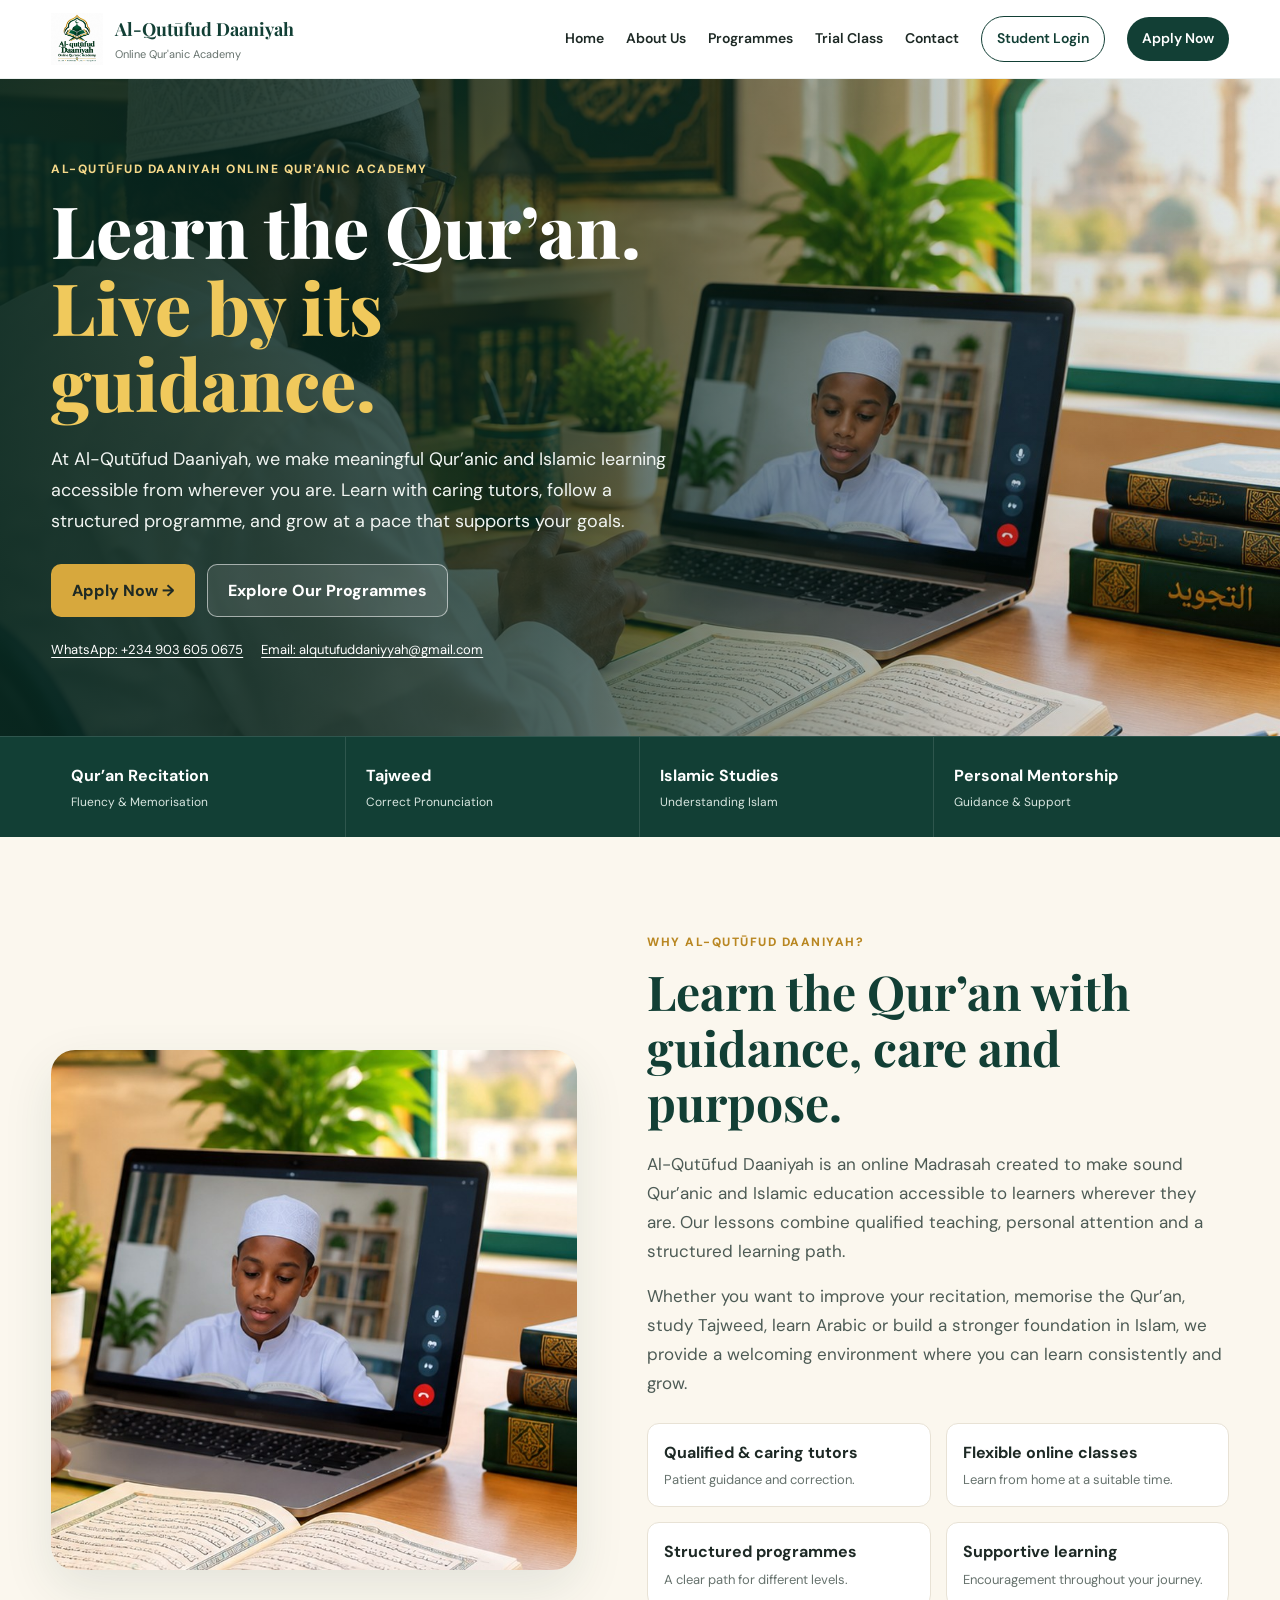
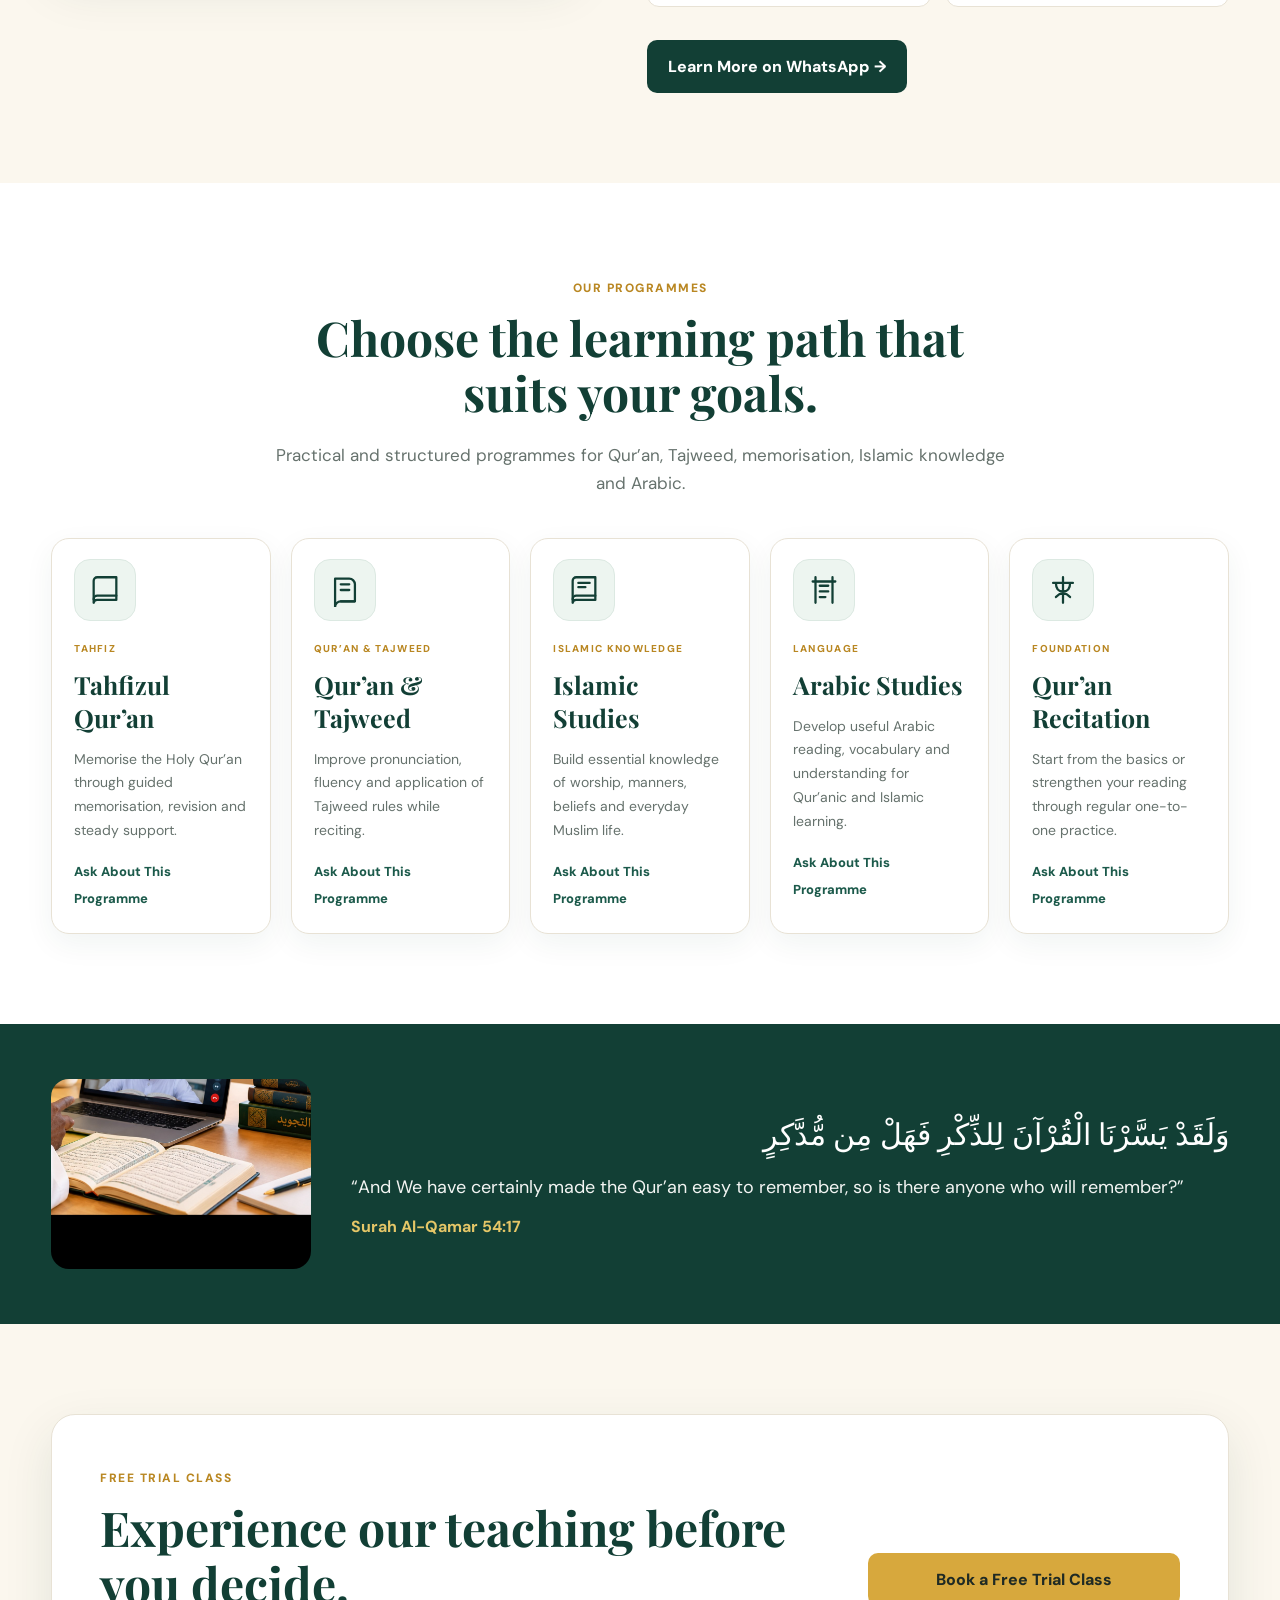
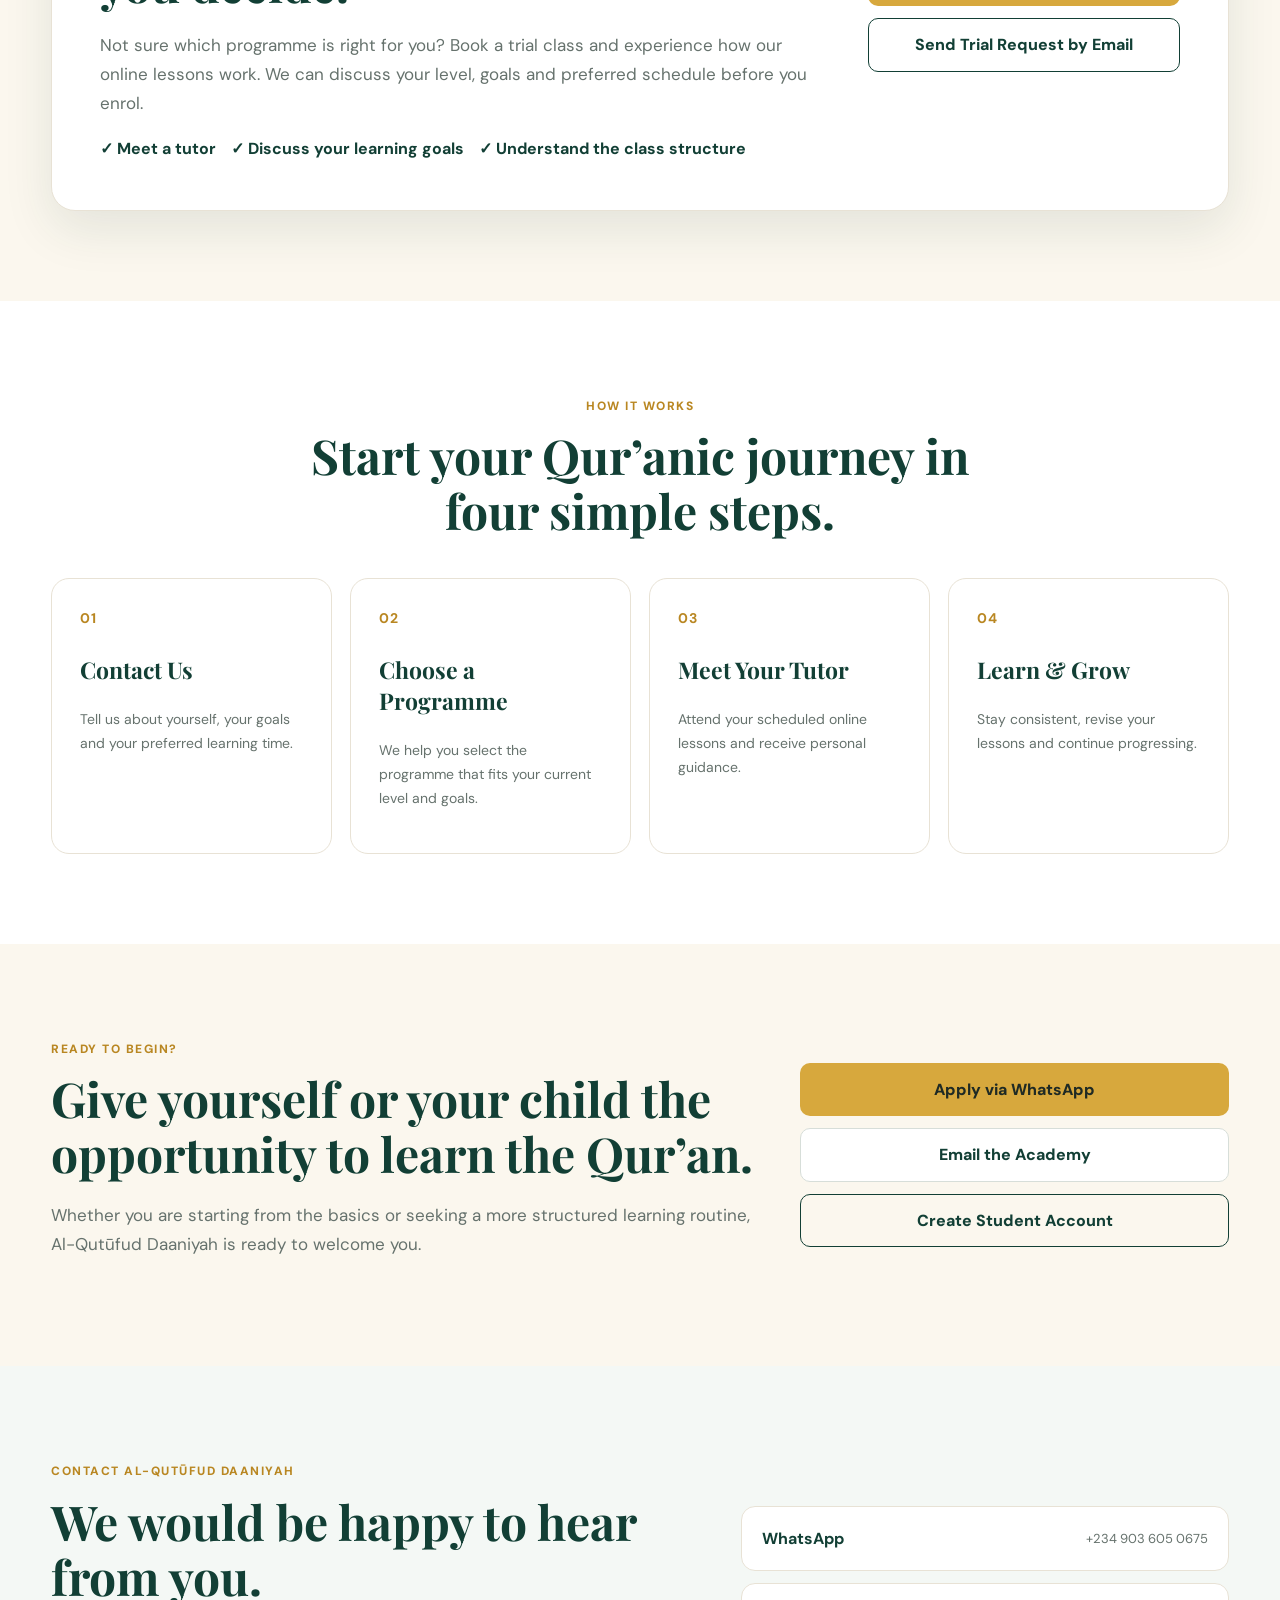
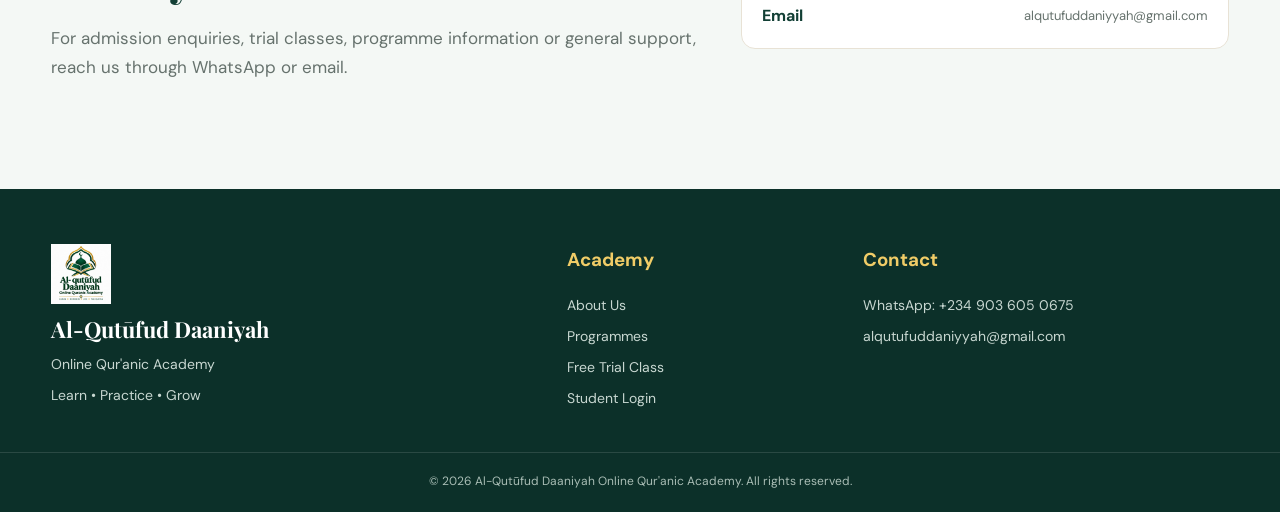
==== commit 1f5b60aa: "Add files via upload" ====
--- a/index.html
+++ b/index.html
@@ -6,7 +6,7 @@
 <title>Al-Qutūfud Daaniyah | Online Qur'anic Academy</title>
 <link rel="preconnect" href="https://fonts.googleapis.com"><link rel="preconnect" href="https://fonts.gstatic.com" crossorigin>
 <link href="https://fonts.googleapis.com/css2?family=DM+Sans:wght@400;500;600;700&family=Playfair+Display:wght@600;700;800&display=swap" rel="stylesheet">
-<link rel="stylesheet" href="style.css?v=9">
+<link rel="stylesheet" href="style.css?v=10">
 </head>
 <body>
 <header class="site-header"><div class="container nav-wrap">
@@ -15,21 +15,16 @@
 <nav id="nav"><a href="#home">Home</a><a href="#about">About Us</a><a href="#programmes">Programmes</a><a href="#trial">Trial Class</a><a href="#contact">Contact</a><a class="nav-login" href="student-login.html">Student Login</a><a class="nav-apply" href="#admission">Apply Now</a></nav>
 </div></header>
 <main>
-<section id="home" class="hero-new"><div class="hero-image"><img src="assets/hero-quran-teaching.jpg" alt="Sheikh teaching Qur'an to a student through a laptop"><div class="hero-shade"></div></div><div class="container hero-content"><div class="hero-copy"><span class="eyebrow light-eyebrow">AL-QUTŪFUD DAANIYAH ONLINE QUR'ANIC ACADEMY</span><h1>Learn the Qur’an.<br><span>Live by its guidance.</span></h1><p>At Al-Qutūfud Daaniyah, we make meaningful Qur’anic and Islamic learning accessible from wherever you are. Learn with caring tutors, follow a structured programme, and grow at a pace that supports your goals.</p><div class="hero-actions<a href="#admission" class="btn golden-btn">Apply Now</a><a class="btn glass-btn" href="#programmes">Explore Our Programmes</a></div><div class="hero-contact"><a href="https://wa.me/2349036050675" target="_blank" rel="noopener">WhatsApp: +234 903 605 0675</a><a href="mailto:alqutufuddaniyyah@gmail.com">Email: alqutufuddaniyyah@gmail.com</a></div></div></div></section>
+<section id="home" class="hero-new"><div class="hero-image"><img src="hero-quran-teaching.jpg" alt="Sheikh teaching Qur'an to a student through a laptop"><div class="hero-shade"></div></div><div class="container hero-content"><div class="hero-copy"><span class="eyebrow light-eyebrow">AL-QUTŪFUD DAANIYAH ONLINE QUR'ANIC ACADEMY</span><h1>Learn the Qur’an.<br><span>Live by its guidance.</span></h1><p>At Al-Qutūfud Daaniyah, we make meaningful Qur’anic and Islamic learning accessible from wherever you are. Learn with caring tutors, follow a structured programme, and grow at a pace that supports your goals.</p><div class="hero-actions"><a class="btn gold" href="https://wa.me/2349036050675?text=Assalamu%20Alaikum%2C%20I%20would%20like%20to%20apply%20to%20Al-Qut%C5%ABfud%20Daaniyah%20Online%20Qur%27anic%20Academy." target="_blank" rel="noopener">Apply Now →</a><a class="btn glass" href="#programmes">Explore Our Programmes</a></div><div class="hero-contact"><a href="https://wa.me/2349036050675" target="_blank" rel="noopener">WhatsApp: +234 903 605 0675</a><a href="mailto:alqutufuddaniyyah@gmail.com">Email: alqutufuddaniyyah@gmail.com</a></div></div></div></section>
 <section class="feature-strip"><div class="container feature-grid"><div><strong>Qur’an Recitation</strong><small>Fluency & Memorisation</small></div><div><strong>Tajweed</strong><small>Correct Pronunciation</small></div><div><strong>Islamic Studies</strong><small>Understanding Islam</small></div><div><strong>Personal Mentorship</strong><small>Guidance & Support</small></div></div></section>
-<section id="about" class="section story-section"><div class="container story-grid"><div class="story-image"><img src="assets/about-reference.jpg" alt="Student learning Qur'an online with a tutor"></div><div class="story-copy"><span class="eyebrow">ABOUT OUR MADRASAH</span><h2>A place to learn the Qur’an with purpose, care and consistency.</h2><p>Al-Qutūfud Daaniyah Online Qur’anic Academy is built around a simple purpose: to help learners develop a lasting relationship with the Book of Allah and gain sound Islamic knowledge in a supportive learning environment.</p><p>Our online madrasah brings Qur’an recitation, Tajweed, memorisation and essential Islamic Studies closer to students who may not have convenient access to physical classes. Lessons can be followed from home through a laptop or phone, while students receive guidance, correction and encouragement from their tutors.</p><p>We value <strong>discipline, sincerity, good character and steady progress</strong>. Whether a learner is beginning from the basics, improving recitation, memorising the Qur’an or seeking structured Islamic learning, our aim is to make every lesson beneficial and purposeful.</p><div class="benefit-list"><div><strong>Qualified & caring tutors</strong><span>Patient teaching with attention to each learner.</span></div><div><strong>Flexible online learning</strong><span>Study from home without losing the classroom experience.</span></div><div><strong>Structured programmes</strong><span>Clear learning paths for different goals and levels.</span></div><div><strong>Personal attention</strong><span>Guidance, correction and encouragement throughout the journey.</span></div></div></div></div></section>
-<section id="programmes" class="section programs-section"><div class="container"><div class="section-heading"><span class="eyebrow">OUR PROGRAMMES</span><h2>Choose the learning path that suits your goals.</h2><p>Our programmes are designed to develop confident recitation, understanding, memorisation and Islamic character.</p></div><div class="program-grid four">
-<article class="program-card"><div class="program-image"><img src="assets/programme-tajweed.jpg" alt="Student studying Qur'an with a laptop"></div><div class="program-body"><span class="program-label">RECITATION</span><h3>Qur’an Recitation</h3><p>Build confidence in reading the Qur’an correctly, fluently and with regular practice.</p><a href="#trial">Ask About This Programme</a></div></article>
-<article class="program-card"><div class="program-image"><img src="assets/programme-quran-tajweed.jpg" alt="Qur'an study with online learning materials"></div><div class="program-body"><span class="program-label">TAJWEED</span><h3>Qur’an & Tajweed</h3><p>Learn the rules of Tajweed and apply them carefully while reciting the Qur’an.</p><a href="#trial">Ask About This Programme</a></div></article>
-<article class="program-card"><div class="program-image"><img src="assets/programme-islamic-studies.jpg" alt="Student attending an online Islamic lesson"></div><div class="program-body"><span class="program-label">KNOWLEDGE</span><h3>Islamic Studies</h3><p>Gain essential knowledge of Islam, worship, manners and everyday Muslim life.</p><a href="#trial">Ask About This Programme</a></div></article>
-<article class="program-card"><div class="program-image"><img src="assets/programme-memorisation.jpg" alt="Online Qur'an memorisation lesson"></div><div class="program-body"><span class="program-label">HIFZ</span><h3>Tahfizul Qur’an</h3><p>Memorise the Holy Qur’an through guided lessons, revision and consistent support.</p><a href="#trial">Ask About This Programme</a></div></article>
-</div></div></section>
-<section class="quote-band"><div class="container quote-inner"><img src="assets/quote-quran.jpg" alt="Open Qur'an on a reading stand"><div><div class="arabic">وَلَقَدْ يَسَّرْنَا الْقُرْآنَ لِلذِّكْرِ فَهَلْ مِن مُّدَّكِرٍ</div><p>“And We have certainly made the Qur’an easy to remember, so is there anyone who will remember?”</p><span>Surah Al-Qamar 54:17</span></div></div></section>
-<section id="trial" class="section trial-section"><div class="container trial-card"><div><span class="eyebrow">FREE TRIAL CLASS</span><h2>Experience our teaching before you decide.</h2><p>Not sure which programme is right for you? Book a trial class and experience how our online lessons work. We can discuss your level, goals and preferred schedule before you enrol.</p><div class="trial-points"><span>✓ Meet a tutor</span><span>✓ Discuss your learning goals</span><span>✓ Understand the class structure</span></div></div><div class="trial-actions"><a class="btn gold" href="https://wa.me/2349036050675?text=Assalamu%20Alaikum%2C%20I%20would%20like%20to%20book%20a%20free%20trial%20class%20at%20Al-Qut%C5%ABfud%20Daaniyah%20Online%20Qur%27anic%20Academy." target="_blank" rel="noopener">Book Free Trial on WhatsApp</a><a class="email-btn" href="mailto:alqutufuddaniyyah@gmail.com?subject=Free%20Trial%20Class%20Request">Send Trial Request by Email</a></div></div></section>
+<section id="about" class="section story-section"><div class="container story-grid"><div class="story-image"><img src="about-reference.jpg" alt="Student learning Qur'an online with a tutor"></div><div class="story-copy"><span class="eyebrow">WHY AL-QUTŪFUD DAANIYAH?</span><h2>Learn the Qur’an with guidance, care and purpose.</h2><p>Al-Qutūfud Daaniyah is an online Madrasah created to make sound Qur’anic and Islamic education accessible to learners wherever they are. Our lessons combine qualified teaching, personal attention and a structured learning path.</p><p>Whether you want to improve your recitation, memorise the Qur’an, study Tajweed, learn Arabic or build a stronger foundation in Islam, we provide a welcoming environment where you can learn consistently and grow.</p><div class="benefit-list"><div><strong>Qualified & caring tutors</strong><span>Patient guidance and correction.</span></div><div><strong>Flexible online classes</strong><span>Learn from home at a suitable time.</span></div><div><strong>Structured programmes</strong><span>A clear path for different levels.</span></div><div><strong>Supportive learning</strong><span>Encouragement throughout your journey.</span></div></div><a class="btn primary learn-more-btn" href="https://wa.me/2349036050675?text=Assalamu%20Alaikum%2C%20I%20would%20like%20to%20learn%20more%20about%20Al-Qut%C5%ABfud%20Daaniyah%20Online%20Qur%27anic%20Academy%2C%20its%20programmes%20and%20classes." target="_blank" rel="noopener">Learn More on WhatsApp →</a></div></div></section>
+<section id="programmes" class="section programs-section"><div class="container"><div class="section-heading"><span class="eyebrow">OUR PROGRAMMES</span><h2>Choose the learning path that suits your goals.</h2><p>Practical and structured programmes for Qur’an, Tajweed, memorisation, Islamic knowledge and Arabic.</p></div><div class="program-grid five"><article class="program-card"><div class="program-icon" aria-hidden="true"><svg viewBox="0 0 24 24"><path d="M4 5.5A2.5 2.5 0 0 1 6.5 3H20v16H6.5A2.5 2.5 0 0 0 4 21V5.5Z"/><path d="M4 18.5A2.5 2.5 0 0 1 6.5 16H20"/></svg></div><div class="program-body"><span class="program-label">TAHFIZ</span><h3>Tahfizul Qur’an</h3><p>Memorise the Holy Qur’an through guided memorisation, revision and steady support.</p><a href="#trial">Ask About This Programme</a></div></article><article class="program-card"><div class="program-icon" aria-hidden="true"><svg viewBox="0 0 24 24"><path d="M5 4h10a4 4 0 0 1 4 4v12H9a4 4 0 0 0-4 4V4Z"/><path d="M9 20h10"/><path d="M9 8h6M9 12h6"/></svg></div><div class="program-body"><span class="program-label">QUR’AN & TAJWEED</span><h3>Qur’an & Tajweed</h3><p>Improve pronunciation, fluency and application of Tajweed rules while reciting.</p><a href="#trial">Ask About This Programme</a></div></article><article class="program-card"><div class="program-icon" aria-hidden="true"><svg viewBox="0 0 24 24"><path d="M4 5.5A2.5 2.5 0 0 1 6.5 3H20v16H6.5A2.5 2.5 0 0 0 4 21V5.5Z"/><path d="M4 18.5A2.5 2.5 0 0 1 6.5 16H20"/><path d="M8 7h8M8 10h5"/></svg></div><div class="program-body"><span class="program-label">ISLAMIC KNOWLEDGE</span><h3>Islamic Studies</h3><p>Build essential knowledge of worship, manners, beliefs and everyday Muslim life.</p><a href="#trial">Ask About This Programme</a></div></article><article class="program-card"><div class="program-icon" aria-hidden="true"><svg viewBox="0 0 24 24"><path d="M4 6h16M6 3v18M18 3v18"/><path d="M9 9h6M9 13h6M9 17h4"/></svg></div><div class="program-body"><span class="program-label">LANGUAGE</span><h3>Arabic Studies</h3><p>Develop useful Arabic reading, vocabulary and understanding for Qur’anic and Islamic learning.</p><a href="#trial">Ask About This Programme</a></div></article><article class="program-card"><div class="program-icon" aria-hidden="true"><svg viewBox="0 0 24 24"><path d="M12 3v18M5 7h14M7 7c0 4 2 6 5 6s5-2 5-6M7 17c1.5-1.8 3.2-2.7 5-2.7s3.5.9 5 2.7"/></svg></div><div class="program-body"><span class="program-label">FOUNDATION</span><h3>Qur’an Recitation</h3><p>Start from the basics or strengthen your reading through regular one-to-one practice.</p><a href="#trial">Ask About This Programme</a></div></article></div></div></section>
+<section class="quote-band"><div class="container quote-inner"><img src="quote-quran.jpg" alt="Open Qur'an on a reading stand"><div><div class="arabic">وَلَقَدْ يَسَّرْنَا الْقُرْآنَ لِلذِّكْرِ فَهَلْ مِن مُّدَّكِرٍ</div><p>“And We have certainly made the Qur’an easy to remember, so is there anyone who will remember?”</p><span>Surah Al-Qamar 54:17</span></div></div></section>
+<section id="trial" class="section trial-section"><div class="container trial-card"><div><span class="eyebrow">FREE TRIAL CLASS</span><h2>Experience our teaching before you decide.</h2><p>Not sure which programme is right for you? Book a trial class and experience how our online lessons work. We can discuss your level, goals and preferred schedule before you enrol.</p><div class="trial-points"><span>✓ Meet a tutor</span><span>✓ Discuss your learning goals</span><span>✓ Understand the class structure</span></div></div><div class="trial-actions"><a class="btn gold" href="https://wa.me/2349036050675?text=Assalamu%20Alaikum%2C%20I%20would%20like%20to%20book%20a%20free%20trial%20class%20at%20Al-Qut%C5%ABfud%20Daaniyah%20Online%20Qur%27anic%20Academy." target="_blank" rel="noopener">Book a Free Trial Class</a><a class="email-btn" href="mailto:alqutufuddaniyyah@gmail.com?subject=Free%20Trial%20Class%20Request">Send Trial Request by Email</a></div></div></section>
 <section id="how" class="section steps-section"><div class="container"><div class="section-heading"><span class="eyebrow">HOW IT WORKS</span><h2>Start your Qur’anic journey in four simple steps.</h2></div><div class="steps-grid four-steps"><div class="step"><b>01</b><h3>Contact Us</h3><p>Tell us about yourself, your goals and your preferred learning time.</p></div><div class="step"><b>02</b><h3>Choose a Programme</h3><p>We help you select the programme that fits your current level and goals.</p></div><div class="step"><b>03</b><h3>Meet Your Tutor</h3><p>Attend your scheduled online lessons and receive personal guidance.</p></div><div class="step"><b>04</b><h3>Learn & Grow</h3><p>Stay consistent, revise your lessons and continue progressing.</p></div></div></div></section>
 <section id="admission" class="section admission-section"><div class="container admission-cta"><div><span class="eyebrow">READY TO BEGIN?</span><h2>Give yourself or your child the opportunity to learn the Qur’an.</h2><p>Whether you are starting from the basics or seeking a more structured learning routine, Al-Qutūfud Daaniyah is ready to welcome you.</p></div><div class="cta-buttons"><a class="btn gold" href="https://wa.me/2349036050675?text=Assalamu%20Alaikum%2C%20I%20would%20like%20to%20apply%20to%20Al-Qut%C5%ABfud%20Daaniyah%20Online%20Qur%27anic%20Academy." target="_blank" rel="noopener">Apply via WhatsApp</a><a class="btn secondary" href="mailto:alqutufuddaniyyah@gmail.com?subject=Admission%20Enquiry">Email the Academy</a><a class="btn outline" href="student-login.html#register">Create Student Account</a></div></div></section>
 <section id="contact" class="section contact-section"><div class="container contact-grid"><div><span class="eyebrow">CONTACT AL-QUTŪFUD DAANIYAH</span><h2>We would be happy to hear from you.</h2><p>For admission enquiries, trial classes, programme information or general support, reach us through WhatsApp or email.</p></div><div class="contact-buttons"><a class="contact-button whatsapp" href="https://wa.me/2349036050675" target="_blank" rel="noopener"><strong>WhatsApp</strong><span>+234 903 605 0675</span></a><a class="contact-button email" href="mailto:alqutufuddaniyyah@gmail.com"><strong>Email</strong><span>alqutufuddaniyyah@gmail.com</span></a></div></div></section>
 </main>
 <footer><div class="container footer-grid"><div><img src="logo.png" alt="Al-Qutūfud Daaniyah" class="footer-logo"><strong>Al-Qutūfud Daaniyah</strong><p>Online Qur'anic Academy</p><p>Learn • Practice • Grow</p></div><div><h3>Academy</h3><a href="#about">About Us</a><a href="#programmes">Programmes</a><a href="#trial">Free Trial Class</a><a href="student-login.html">Student Login</a></div><div><h3>Contact</h3><a href="https://wa.me/2349036050675" target="_blank" rel="noopener">WhatsApp: +234 903 605 0675</a><a href="mailto:alqutufuddaniyyah@gmail.com">alqutufuddaniyyah@gmail.com</a></div></div><div class="copyright">© <span id="year"></span> Al-Qutūfud Daaniyah Online Qur'anic Academy. All rights reserved.</div></footer>
-<script src="script.js?v=9"></script>
+<script src="script.js?v=10"></script>
 </body></html>
--- a/style.css
+++ b/style.css
@@ -1,5 +1 @@
-:root{--green:#123f35;--green2:#1c5a4b;--cream:#fbf7ee;--gold:#d7a83d;--gold2:#b98722;--ink:#1d2925;--muted:#66726d;--white:#fff;--line:#e8e2d5;--shadow:0 18px 50px rgba(19,63,53,.10)}*{box-sizing:border-box}html{scroll-behavior:smooth}body{margin:0;font-family:'DM Sans',sans-serif;color:var(--ink);background:#fff;line-height:1.7}a{text-decoration:none;color:inherit}.container{width:min(1180px,92%);margin:auto}.site-header{position:sticky;top:0;z-index:50;background:rgba(255,255,255,.96);backdrop-filter:blur(12px);border-bottom:1px solid rgba(18,63,53,.08)}.nav-wrap{min-height:78px;display:flex;align-items:center;justify-content:space-between;gap:24px}.brand{display:flex;align-items:center;gap:12px}.brand img{width:52px;height:52px;object-fit:contain}.brand strong{display:block;font-family:'Playfair Display',serif;font-size:18px;color:var(--green)}.brand small{display:block;color:var(--muted);font-size:11px}nav{display:flex;align-items:center;gap:22px;font-size:14px;font-weight:600}nav a:hover{color:var(--gold2)}.nav-login,.nav-apply{padding:10px 15px;border-radius:999px}.nav-login{border:1px solid var(--green);color:var(--green)}.nav-apply{background:var(--green);color:white}.menu-btn{display:none;border:0;background:none;font-size:28px;color:var(--green)}.hero-new{position:relative;min-height:650px;display:flex;align-items:center;overflow:hidden;background:var(--green)}.hero-image,.hero-shade{position:absolute;inset:0}.hero-image img{width:100%;height:100%;object-fit:cover}.hero-shade{background:linear-gradient(90deg,rgba(8,40,32,.93) 0%,rgba(8,40,32,.72) 43%,rgba(8,40,32,.18) 78%,rgba(8,40,32,.1))}.hero-content{position:relative;z-index:2}.hero-copy{max-width:670px;color:#fff;padding:75px 0}.eyebrow{display:inline-block;letter-spacing:1.5px;font-size:12px;font-weight:800;color:var(--gold2);margin-bottom:12px}.light-eyebrow{color:#f4d889}.hero-copy h1{font:800 clamp(42px,6vw,72px)/1.06 'Playfair Display',serif;margin:0 0 24px}.hero-copy h1 span{color:#f0c95c}.hero-copy p{font-size:18px;max-width:650px;color:#f1f5f2;margin-bottom:28px}.hero-actions{display:flex;flex-wrap:wrap;gap:12px}.btn{display:inline-flex;justify-content:center;align-items:center;min-height:48px;padding:12px 20px;border-radius:10px;border:1px solid transparent;font-weight:800;cursor:pointer;transition:.2s}.btn:hover{transform:translateY(-1px)}.btn.gold{background:var(--gold);color:#1f2a24}.btn.primary{background:var(--green);color:#fff}.btn.secondary{background:#fff;color:var(--green);border-color:#d7ded9}.btn.outline{background:transparent;color:var(--green);border-color:var(--green)}.btn.glass{background:rgba(255,255,255,.1);color:#fff;border-color:rgba(255,255,255,.55)}.hero-contact{display:flex;gap:18px;flex-wrap:wrap;margin-top:22px;font-size:13px}.hero-contact a{text-decoration:underline;text-underline-offset:3px}.feature-strip{background:var(--green);color:#fff;border-top:1px solid rgba(255,255,255,.12)}.feature-grid{display:grid;grid-template-columns:repeat(4,1fr)}.feature-grid>div{padding:25px 20px;border-right:1px solid rgba(255,255,255,.12)}.feature-grid>div:last-child{border-right:0}.feature-grid strong,.feature-grid small{display:block}.feature-grid strong{font-size:16px}.feature-grid small{color:#d8e6e0;font-size:12px;margin-top:2px}.section{padding:90px 0}.story-section{background:var(--cream)}.story-grid{display:grid;grid-template-columns:.95fr 1.05fr;gap:70px;align-items:center}.story-image{border-radius:24px;overflow:hidden;box-shadow:var(--shadow)}.story-image img{display:block;width:100%;height:520px;object-fit:cover}.story-copy h2,.section-heading h2,.admission-cta h2,.trial-card h2,.contact-grid h2{font:700 clamp(30px,4vw,48px)/1.15 'Playfair Display',serif;color:var(--green);margin:0 0 20px}.story-copy p{font-size:17px;color:#4d5b55}.benefit-list{display:grid;grid-template-columns:1fr 1fr;gap:15px;margin:25px 0}.benefit-list>div{padding:15px 16px;background:#fff;border:1px solid var(--line);border-radius:12px}.benefit-list strong,.benefit-list span{display:block}.benefit-list span{font-size:13px;color:var(--muted);margin-top:3px}.programs-section{background:#fff}.section-heading{max-width:760px;margin:0 auto 40px;text-align:center}.section-heading p{font-size:17px;color:var(--muted)}.program-grid{display:grid;grid-template-columns:repeat(4,1fr);gap:20px}.program-card{border:1px solid var(--line);border-radius:18px;overflow:hidden;background:#fff;box-shadow:0 10px 30px rgba(18,63,53,.06);transition:.2s}.program-card:hover{transform:translateY(-4px);box-shadow:var(--shadow)}.program-image{height:210px;overflow:hidden}.program-image img{width:100%;height:100%;object-fit:cover;display:block}.program-body{padding:22px}.program-label{font-size:10px;font-weight:800;letter-spacing:1.3px;color:var(--gold2)}.program-body h3{font:700 25px 'Playfair Display',serif;color:var(--green);margin:7px 0 10px}.program-body p{color:var(--muted);font-size:14px;min-height:76px}.program-body a{color:var(--green2);font-weight:800;font-size:13px}.quote-band{background:var(--green);color:#fff;padding:55px 0}.quote-inner{display:grid;grid-template-columns:260px 1fr;align-items:center;gap:40px}.quote-inner img{width:260px;height:190px;border-radius:18px;object-fit:cover}.arabic{font-family:serif;font-size:30px;line-height:1.8;direction:rtl}.quote-inner p{font-size:18px;margin:10px 0;color:#f3f5f3}.quote-inner span{color:#e5c667;font-weight:700}.trial-section{background:var(--cream)}.trial-card{display:grid;grid-template-columns:1.4fr .6fr;gap:40px;align-items:center;background:#fff;border:1px solid var(--line);border-radius:24px;padding:48px;box-shadow:var(--shadow)}.trial-card p{font-size:17px;color:var(--muted)}.trial-points{display:flex;flex-wrap:wrap;gap:15px;color:var(--green);font-weight:700}.trial-actions{display:flex;flex-direction:column;gap:12px}.email-btn{text-align:center;border:1px solid var(--green);padding:12px 20px;border-radius:10px;color:var(--green);font-weight:800}.steps-section{background:#fff}.steps-grid{display:grid;grid-template-columns:repeat(4,1fr);gap:18px}.step{padding:28px;border:1px solid var(--line);border-radius:18px;background:#fff}.step b{display:block;color:var(--gold2);font-size:14px;letter-spacing:1px}.step h3{color:var(--green);font:700 23px 'Playfair Display',serif}.step p{color:var(--muted);font-size:14px}.admission-section{background:var(--cream)}.admission-cta{display:grid;grid-template-columns:1.25fr .75fr;gap:35px;align-items:center}.admission-cta p{font-size:17px;color:var(--muted)}.cta-buttons{display:flex;flex-direction:column;gap:12px}.contact-section{background:#f4f8f5}.contact-grid{display:grid;grid-template-columns:1fr .75fr;gap:40px;align-items:center}.contact-grid p{font-size:17px;color:var(--muted)}.contact-buttons{display:grid;gap:12px}.contact-button{padding:18px 20px;border-radius:14px;background:#fff;border:1px solid var(--line);display:flex;justify-content:space-between;gap:15px;align-items:center}.contact-button strong{color:var(--green)}.contact-button span{font-size:13px;color:var(--muted)}footer{background:#0c3029;color:#e7eee9;padding:55px 0 20px}.footer-grid{display:grid;grid-template-columns:1.3fr .7fr 1fr;gap:40px}.footer-logo{width:60px;height:60px;object-fit:contain;display:block;margin-bottom:10px}.footer-grid strong{font:700 22px 'Playfair Display',serif;color:#fff}.footer-grid p,.footer-grid a{display:block;color:#c8d7d1;font-size:14px;margin:7px 0}.footer-grid h3{color:#f0cc67;margin-top:0}.copyright{text-align:center;border-top:1px solid rgba(255,255,255,.12);margin-top:35px;padding-top:18px;font-size:12px;color:#a9bdb5}.login-main{min-height:calc(100vh - 78px);background:var(--cream);padding:55px 0}.login-layout{display:grid;grid-template-columns:1fr .85fr;gap:28px;align-items:stretch}.login-visual{position:relative;min-height:650px;border-radius:22px;overflow:hidden}.login-visual img{width:100%;height:100%;object-fit:cover;position:absolute}.login-overlay{position:absolute;inset:auto 0 0;padding:35px;background:linear-gradient(transparent,rgba(8,40,32,.92));color:#fff}.login-overlay h1{font:700 44px 'Playfair Display',serif;margin:5px 0 10px}.auth-panel{background:#fff;border:1px solid var(--line);border-radius:22px;padding:34px;box-shadow:var(--shadow)}.auth-switch{display:grid;grid-template-columns:1fr 1fr;border-bottom:1px solid var(--line);margin-bottom:25px}.switch-btn{border:0;background:none;padding:13px;font-weight:800;color:var(--muted);cursor:pointer}.switch-btn.active{color:var(--green);border-bottom:3px solid var(--gold)}.auth-box{display:none}.auth-box.active{display:block}.auth-box h2{font:700 34px 'Playfair Display',serif;color:var(--green);margin:5px 0}.auth-box p{color:var(--muted)}form{display:grid;gap:15px}label{display:grid;gap:7px;font-weight:700;font-size:13px;color:var(--green)}input,select{width:100%;border:1px solid #d8dfda;border-radius:10px;padding:13px 14px;font:inherit;outline:none;background:#fff}input:focus,select:focus{border-color:var(--gold)}.form-grid{display:grid;grid-template-columns:1fr 1fr;gap:12px}.auth-message{min-height:24px;color:#a23a2a;font-size:13px;margin:16px 0}.auth-message.success{color:#24704e}.login-help{border-top:1px solid var(--line);padding-top:18px;display:flex;gap:12px;flex-wrap:wrap;font-size:13px}.login-help a{color:var(--green);font-weight:800}.back-home{font-weight:800;color:var(--green)}.student-main{min-height:calc(100vh - 78px);background:var(--cream);padding:35px 0 80px}.student-nav{display:flex;align-items:center;gap:15px}.top-notification{background:var(--green);color:#fff;border-radius:15px;padding:17px 20px;display:flex;align-items:center;gap:15px;margin-bottom:28px;box-shadow:var(--shadow)}.notification-icon{width:38px;height:38px;border-radius:50%;background:var(--gold);color:#17352d;display:grid;place-items:center;font-weight:900}.notification-copy{display:grid}.notification-copy span{font-size:13px;color:#d9e8e2}.notification-close{margin-left:auto;border:0;background:transparent;color:#fff;font-size:25px;cursor:pointer}.dashboard-page{background:#fff;border:1px solid var(--line);border-radius:24px;padding:35px;box-shadow:var(--shadow)}.dashboard-head h1{font:700 clamp(32px,5vw,52px) 'Playfair Display',serif;color:var(--green);margin:0}.dashboard-head p{color:var(--muted)}.dashboard-cards{display:grid;grid-template-columns:1fr 1fr;gap:15px;margin:25px 0 40px}.dash-card{padding:22px;background:var(--cream);border-radius:15px}.dash-card span{display:block;color:var(--muted);font-size:12px}.dash-card strong{display:block;color:var(--green);font-size:18px;margin-top:5px}.portal-subheading h2{font:700 32px 'Playfair Display',serif;color:var(--green);margin:0}.portal-subheading p{color:var(--muted)}.classes-list{display:grid;gap:12px}.class-card{display:flex;justify-content:space-between;align-items:center;gap:20px;padding:20px;border:1px solid var(--line);border-radius:15px}.class-card h4{font-size:20px;margin:3px 0}.class-card p{margin:3px 0;color:var(--muted);font-size:13px}.student-tools{display:grid;grid-template-columns:repeat(4,1fr);gap:15px;margin-top:30px}.student-tools article{padding:20px;border:1px solid var(--line);border-radius:15px}.student-tools article span{font-weight:800;color:var(--gold2);font-size:12px}.student-tools h3{color:var(--green);margin:8px 0}.student-tools p{font-size:13px;color:var(--muted)}.dashboard-quote{text-align:center;background:var(--green);color:#fff;padding:28px;border-radius:18px;margin-top:30px}.empty-card{padding:25px;border:1px dashed #cfd8d2;border-radius:15px;color:var(--muted)}.empty-card strong{color:var(--green);display:block;margin-bottom:5px}.muted{color:var(--muted)}@media(max-width:950px){nav{display:none;position:absolute;top:78px;left:0;right:0;background:#fff;padding:18px;box-shadow:0 15px 25px rgba(0,0,0,.08);flex-direction:column;align-items:stretch}.menu-btn{display:block}nav.open{display:flex}.feature-grid,.program-grid,.steps-grid,.student-tools{grid-template-columns:1fr 1fr}.story-grid,.trial-card,.admission-cta,.contact-grid,.login-layout{grid-template-columns:1fr}.story-image img{height:420px}.login-visual{min-height:420px}.quote-inner{grid-template-columns:1fr}.quote-inner img{width:100%;height:250px}.trial-actions{max-width:450px}.footer-grid{grid-template-columns:1fr 1fr}}@media(max-width:620px){.container{width:min(94%,1180px)}.brand small{display:none}.brand img{width:45px;height:45px}.hero-new{min-height:680px}.hero-copy{padding:55px 0}.hero-copy h1{font-size:43px}.hero-copy p{font-size:16px}.hero-actions,.hero-contact{flex-direction:column;align-items:stretch}.feature-grid,.program-grid,.steps-grid,.dashboard-cards,.student-tools,.form-grid,.footer-grid{grid-template-columns:1fr}.feature-grid>div{border-right:0;border-bottom:1px solid rgba(255,255,255,.12)}.section{padding:65px 0}.story-image img{height:330px}.story-copy p{font-size:15px}.benefit-list{grid-template-columns:1fr}.program-image{height:200px}.trial-card,.auth-panel,.dashboard-page{padding:24px}.quote-inner .arabic{font-size:23px}.admission-cta h2,.contact-grid h2{font-size:34px}.contact-button{flex-direction:column;align-items:flex-start}.login-main{padding:25px 0}.login-visual{min-height:350px}.login-overlay h1{font-size:34px}.student-nav .back-home{display:none}.class-card{flex-direction:column;align-items:flex-start}.class-card .btn{width:100%}}
-.golden-btn {
-    background-color: #FFD700;
-    color: #000000;
-}
+:root{--green:#123f35;--green2:#1c5a4b;--cream:#fbf7ee;--gold:#d7a83d;--gold2:#b98722;--ink:#1d2925;--muted:#66726d;--white:#fff;--line:#e8e2d5;--shadow:0 18px 50px rgba(19,63,53,.10)}*{box-sizing:border-box}html{scroll-behavior:smooth}body{margin:0;font-family:'DM Sans',sans-serif;color:var(--ink);background:#fff;line-height:1.7}a{text-decoration:none;color:inherit}.container{width:min(1180px,92%);margin:auto}.site-header{position:sticky;top:0;z-index:50;background:rgba(255,255,255,.96);backdrop-filter:blur(12px);border-bottom:1px solid rgba(18,63,53,.08)}.nav-wrap{min-height:78px;display:flex;align-items:center;justify-content:space-between;gap:24px}.brand{display:flex;align-items:center;gap:12px}.brand img{width:52px;height:52px;object-fit:contain}.brand strong{display:block;font-family:'Playfair Display',serif;font-size:18px;color:var(--green)}.brand small{display:block;color:var(--muted);font-size:11px}nav{display:flex;align-items:center;gap:22px;font-size:14px;font-weight:600}nav a:hover{color:var(--gold2)}.nav-login,.nav-apply{padding:10px 15px;border-radius:999px}.nav-login{border:1px solid var(--green);color:var(--green)}.nav-apply{background:var(--green);color:white}.menu-btn{display:none;border:0;background:none;font-size:28px;color:var(--green)}.hero-new{position:relative;min-height:650px;display:flex;align-items:center;overflow:hidden;background:var(--green)}.hero-image,.hero-shade{position:absolute;inset:0}.hero-image img{width:100%;height:100%;object-fit:cover}.hero-shade{background:linear-gradient(90deg,rgba(8,40,32,.93) 0%,rgba(8,40,32,.72) 43%,rgba(8,40,32,.18) 78%,rgba(8,40,32,.1))}.hero-content{position:relative;z-index:2}.hero-copy{max-width:670px;color:#fff;padding:75px 0}.eyebrow{display:inline-block;letter-spacing:1.5px;font-size:12px;font-weight:800;color:var(--gold2);margin-bottom:12px}.light-eyebrow{color:#f4d889}.hero-copy h1{font:800 clamp(42px,6vw,72px)/1.06 'Playfair Display',serif;margin:0 0 24px}.hero-copy h1 span{color:#f0c95c}.hero-copy p{font-size:18px;max-width:650px;color:#f1f5f2;margin-bottom:28px}.hero-actions{display:flex;flex-wrap:wrap;gap:12px}.btn{display:inline-flex;justify-content:center;align-items:center;min-height:48px;padding:12px 20px;border-radius:10px;border:1px solid transparent;font-weight:800;cursor:pointer;transition:.2s}.btn:hover{transform:translateY(-1px)}.btn.gold{background:var(--gold);color:#1f2a24}.btn.primary{background:var(--green);color:#fff}.btn.secondary{background:#fff;color:var(--green);border-color:#d7ded9}.btn.outline{background:transparent;color:var(--green);border-color:var(--green)}.btn.glass{background:rgba(255,255,255,.1);color:#fff;border-color:rgba(255,255,255,.55)}.hero-contact{display:flex;gap:18px;flex-wrap:wrap;margin-top:22px;font-size:13px}.hero-contact a{text-decoration:underline;text-underline-offset:3px}.feature-strip{background:var(--green);color:#fff;border-top:1px solid rgba(255,255,255,.12)}.feature-grid{display:grid;grid-template-columns:repeat(4,1fr)}.feature-grid>div{padding:25px 20px;border-right:1px solid rgba(255,255,255,.12)}.feature-grid>div:last-child{border-right:0}.feature-grid strong,.feature-grid small{display:block}.feature-grid strong{font-size:16px}.feature-grid small{color:#d8e6e0;font-size:12px;margin-top:2px}.section{padding:90px 0}.story-section{background:var(--cream)}.story-grid{display:grid;grid-template-columns:.95fr 1.05fr;gap:70px;align-items:center}.story-image{border-radius:24px;overflow:hidden;box-shadow:var(--shadow)}.story-image img{display:block;width:100%;height:520px;object-fit:cover}.story-copy h2,.section-heading h2,.admission-cta h2,.trial-card h2,.contact-grid h2{font:700 clamp(30px,4vw,48px)/1.15 'Playfair Display',serif;color:var(--green);margin:0 0 20px}.story-copy p{font-size:17px;color:#4d5b55}.benefit-list{display:grid;grid-template-columns:1fr 1fr;gap:15px;margin:25px 0}.benefit-list>div{padding:15px 16px;background:#fff;border:1px solid var(--line);border-radius:12px}.benefit-list strong,.benefit-list span{display:block}.benefit-list span{font-size:13px;color:var(--muted);margin-top:3px}.programs-section{background:#fff}.section-heading{max-width:760px;margin:0 auto 40px;text-align:center}.section-heading p{font-size:17px;color:var(--muted)}.program-grid{display:grid;grid-template-columns:repeat(4,1fr);gap:20px}.program-grid.five{grid-template-columns:repeat(5,1fr)}.program-card{border:1px solid var(--line);border-radius:18px;overflow:hidden;background:#fff;box-shadow:0 10px 30px rgba(18,63,53,.06);transition:.2s}.program-card:hover{transform:translateY(-4px);box-shadow:var(--shadow)}.program-icon{width:62px;height:62px;margin:20px 22px 0;border-radius:16px;background:#edf5f0;display:grid;place-items:center;color:var(--green);border:1px solid #dce9e2}.program-icon svg{width:34px;height:34px;fill:none;stroke:currentColor;stroke-width:1.6;stroke-linecap:round;stroke-linejoin:round}.program-card .program-body{padding-top:12px}.learn-more-btn{margin-top:8px}.program-image{height:210px;overflow:hidden}.program-image img{width:100%;height:100%;object-fit:cover;display:block}.program-body{padding:22px}.program-label{font-size:10px;font-weight:800;letter-spacing:1.3px;color:var(--gold2)}.program-body h3{font:700 25px 'Playfair Display',serif;color:var(--green);margin:7px 0 10px}.program-body p{color:var(--muted);font-size:14px;min-height:76px}.program-body a{color:var(--green2);font-weight:800;font-size:13px}.quote-band{background:var(--green);color:#fff;padding:55px 0}.quote-inner{display:grid;grid-template-columns:260px 1fr;align-items:center;gap:40px}.quote-inner img{width:260px;height:190px;border-radius:18px;object-fit:cover}.arabic{font-family:serif;font-size:30px;line-height:1.8;direction:rtl}.quote-inner p{font-size:18px;margin:10px 0;color:#f3f5f3}.quote-inner span{color:#e5c667;font-weight:700}.trial-section{background:var(--cream)}.trial-card{display:grid;grid-template-columns:1.4fr .6fr;gap:40px;align-items:center;background:#fff;border:1px solid var(--line);border-radius:24px;padding:48px;box-shadow:var(--shadow)}.trial-card p{font-size:17px;color:var(--muted)}.trial-points{display:flex;flex-wrap:wrap;gap:15px;color:var(--green);font-weight:700}.trial-actions{display:flex;flex-direction:column;gap:12px}.email-btn{text-align:center;border:1px solid var(--green);padding:12px 20px;border-radius:10px;color:var(--green);font-weight:800}.steps-section{background:#fff}.steps-grid{display:grid;grid-template-columns:repeat(4,1fr);gap:18px}.step{padding:28px;border:1px solid var(--line);border-radius:18px;background:#fff}.step b{display:block;color:var(--gold2);font-size:14px;letter-spacing:1px}.step h3{color:var(--green);font:700 23px 'Playfair Display',serif}.step p{color:var(--muted);font-size:14px}.admission-section{background:var(--cream)}.admission-cta{display:grid;grid-template-columns:1.25fr .75fr;gap:35px;align-items:center}.admission-cta p{font-size:17px;color:var(--muted)}.cta-buttons{display:flex;flex-direction:column;gap:12px}.contact-section{background:#f4f8f5}.contact-grid{display:grid;grid-template-columns:1fr .75fr;gap:40px;align-items:center}.contact-grid p{font-size:17px;color:var(--muted)}.contact-buttons{display:grid;gap:12px}.contact-button{padding:18px 20px;border-radius:14px;background:#fff;border:1px solid var(--line);display:flex;justify-content:space-between;gap:15px;align-items:center}.contact-button strong{color:var(--green)}.contact-button span{font-size:13px;color:var(--muted)}footer{background:#0c3029;color:#e7eee9;padding:55px 0 20px}.footer-grid{display:grid;grid-template-columns:1.3fr .7fr 1fr;gap:40px}.footer-logo{width:60px;height:60px;object-fit:contain;display:block;margin-bottom:10px}.footer-grid strong{font:700 22px 'Playfair Display',serif;color:#fff}.footer-grid p,.footer-grid a{display:block;color:#c8d7d1;font-size:14px;margin:7px 0}.footer-grid h3{color:#f0cc67;margin-top:0}.copyright{text-align:center;border-top:1px solid rgba(255,255,255,.12);margin-top:35px;padding-top:18px;font-size:12px;color:#a9bdb5}.login-main{min-height:calc(100vh - 78px);background:var(--cream);padding:55px 0}.login-layout{display:grid;grid-template-columns:1fr .85fr;gap:28px;align-items:stretch}.login-visual{position:relative;min-height:650px;border-radius:22px;overflow:hidden}.login-visual img{width:100%;height:100%;object-fit:cover;position:absolute}.login-overlay{position:absolute;inset:auto 0 0;padding:35px;background:linear-gradient(transparent,rgba(8,40,32,.92));color:#fff}.login-overlay h1{font:700 44px 'Playfair Display',serif;margin:5px 0 10px}.auth-panel{background:#fff;border:1px solid var(--line);border-radius:22px;padding:34px;box-shadow:var(--shadow)}.auth-switch{display:grid;grid-template-columns:1fr 1fr;border-bottom:1px solid var(--line);margin-bottom:25px}.switch-btn{border:0;background:none;padding:13px;font-weight:800;color:var(--muted);cursor:pointer}.switch-btn.active{color:var(--green);border-bottom:3px solid var(--gold)}.auth-box{display:none}.auth-box.active{display:block}.auth-box h2{font:700 34px 'Playfair Display',serif;color:var(--green);margin:5px 0}.auth-box p{color:var(--muted)}form{display:grid;gap:15px}label{display:grid;gap:7px;font-weight:700;font-size:13px;color:var(--green)}input,select{width:100%;border:1px solid #d8dfda;border-radius:10px;padding:13px 14px;font:inherit;outline:none;background:#fff}input:focus,select:focus{border-color:var(--gold)}.form-grid{display:grid;grid-template-columns:1fr 1fr;gap:12px}.auth-message{min-height:24px;color:#a23a2a;font-size:13px;margin:16px 0}.auth-message.success{color:#24704e}.login-help{border-top:1px solid var(--line);padding-top:18px;display:flex;gap:12px;flex-wrap:wrap;font-size:13px}.login-help a{color:var(--green);font-weight:800}.back-home{font-weight:800;color:var(--green)}.student-main{min-height:calc(100vh - 78px);background:var(--cream);padding:35px 0 80px}.student-nav{display:flex;align-items:center;gap:15px}.top-notification{background:var(--green);color:#fff;border-radius:15px;padding:17px 20px;display:flex;align-items:center;gap:15px;margin-bottom:28px;box-shadow:var(--shadow)}.notification-icon{width:38px;height:38px;border-radius:50%;background:var(--gold);color:#17352d;display:grid;place-items:center;font-weight:900}.notification-copy{display:grid}.notification-copy span{font-size:13px;color:#d9e8e2}.notification-close{margin-left:auto;border:0;background:transparent;color:#fff;font-size:25px;cursor:pointer}.dashboard-page{background:#fff;border:1px solid var(--line);border-radius:24px;padding:35px;box-shadow:var(--shadow)}.dashboard-head h1{font:700 clamp(32px,5vw,52px) 'Playfair Display',serif;color:var(--green);margin:0}.dashboard-head p{color:var(--muted)}.dashboard-cards{display:grid;grid-template-columns:1fr 1fr;gap:15px;margin:25px 0 40px}.dash-card{padding:22px;background:var(--cream);border-radius:15px}.dash-card span{display:block;color:var(--muted);font-size:12px}.dash-card strong{display:block;color:var(--green);font-size:18px;margin-top:5px}.portal-subheading h2{font:700 32px 'Playfair Display',serif;color:var(--green);margin:0}.portal-subheading p{color:var(--muted)}.classes-list{display:grid;gap:12px}.class-card{display:flex;justify-content:space-between;align-items:center;gap:20px;padding:20px;border:1px solid var(--line);border-radius:15px}.class-card h4{font-size:20px;margin:3px 0}.class-card p{margin:3px 0;color:var(--muted);font-size:13px}.student-tools{display:grid;grid-template-columns:repeat(4,1fr);gap:15px;margin-top:30px}.student-tools article{padding:20px;border:1px solid var(--line);border-radius:15px}.student-tools article span{font-weight:800;color:var(--gold2);font-size:12px}.student-tools h3{color:var(--green);margin:8px 0}.student-tools p{font-size:13px;color:var(--muted)}.dashboard-quote{text-align:center;background:var(--green);color:#fff;padding:28px;border-radius:18px;margin-top:30px}.empty-card{padding:25px;border:1px dashed #cfd8d2;border-radius:15px;color:var(--muted)}.empty-card strong{color:var(--green);display:block;margin-bottom:5px}.muted{color:var(--muted)}@media(max-width:950px){nav{display:none;position:absolute;top:78px;left:0;right:0;background:#fff;padding:18px;box-shadow:0 15px 25px rgba(0,0,0,.08);flex-direction:column;align-items:stretch}.menu-btn{display:block}nav.open{display:flex}.feature-grid,.program-grid,.program-grid.five,.steps-grid,.student-tools{grid-template-columns:1fr 1fr}.story-grid,.trial-card,.admission-cta,.contact-grid,.login-layout{grid-template-columns:1fr}.story-image img{height:420px}.login-visual{min-height:420px}.quote-inner{grid-template-columns:1fr}.quote-inner img{width:100%;height:250px}.trial-actions{max-width:450px}.footer-grid{grid-template-columns:1fr 1fr}}@media(max-width:620px){.container{width:min(94%,1180px)}.brand small{display:none}.brand img{width:45px;height:45px}.hero-new{min-height:680px}.hero-copy{padding:55px 0}.hero-copy h1{font-size:43px}.hero-copy p{font-size:16px}.hero-actions,.hero-contact{flex-direction:column;align-items:stretch}.feature-grid,.program-grid,.program-grid.five,.steps-grid,.dashboard-cards,.student-tools,.form-grid,.footer-grid{grid-template-columns:1fr}.feature-grid>div{border-right:0;border-bottom:1px solid rgba(255,255,255,.12)}.section{padding:65px 0}.story-image img{height:330px}.story-copy p{font-size:15px}.benefit-list{grid-template-columns:1fr}.program-image{height:200px}.trial-card,.auth-panel,.dashboard-page{padding:24px}.quote-inner .arabic{font-size:23px}.admission-cta h2,.contact-grid h2{font-size:34px}.contact-button{flex-direction:column;align-items:flex-start}.login-main{padding:25px 0}.login-visual{min-height:350px}.login-overlay h1{font-size:34px}.student-nav .back-home{display:none}.class-card{flex-direction:column;align-items:flex-start}.class-card .btn{width:100%}}
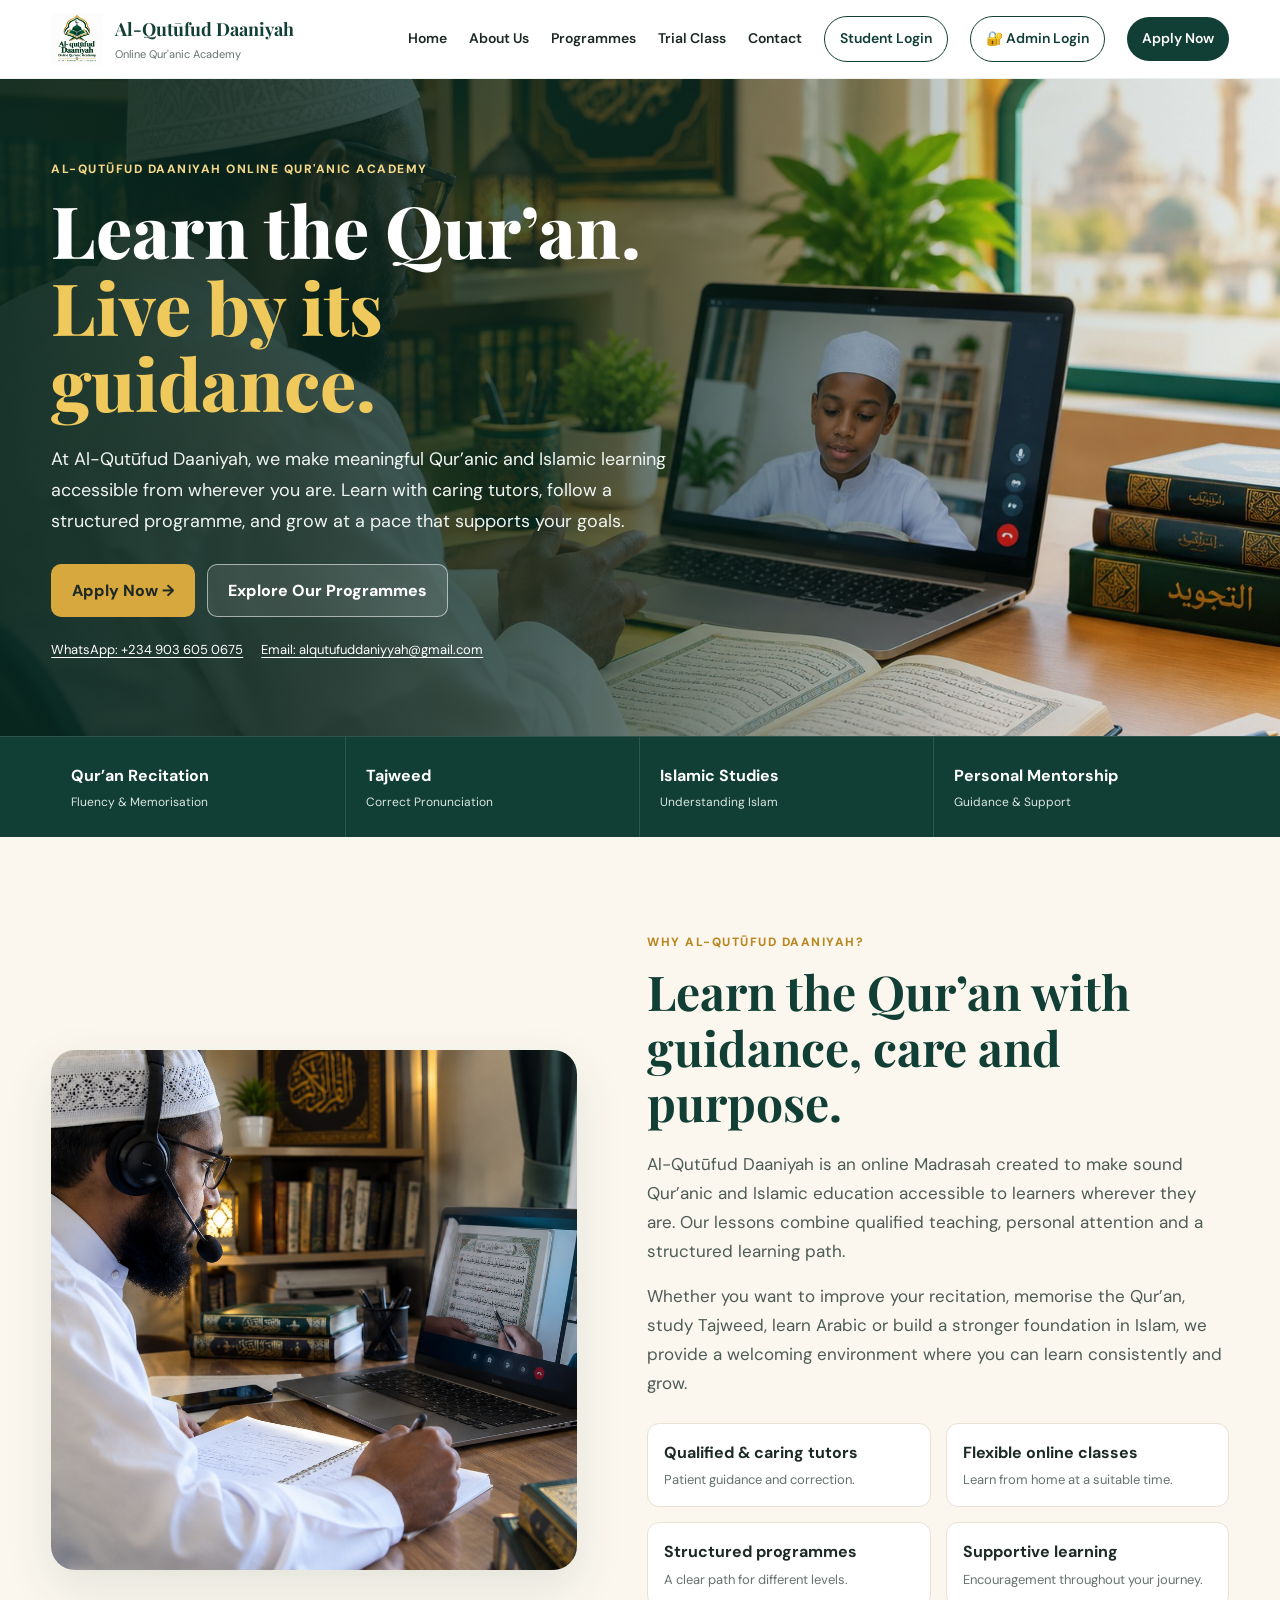
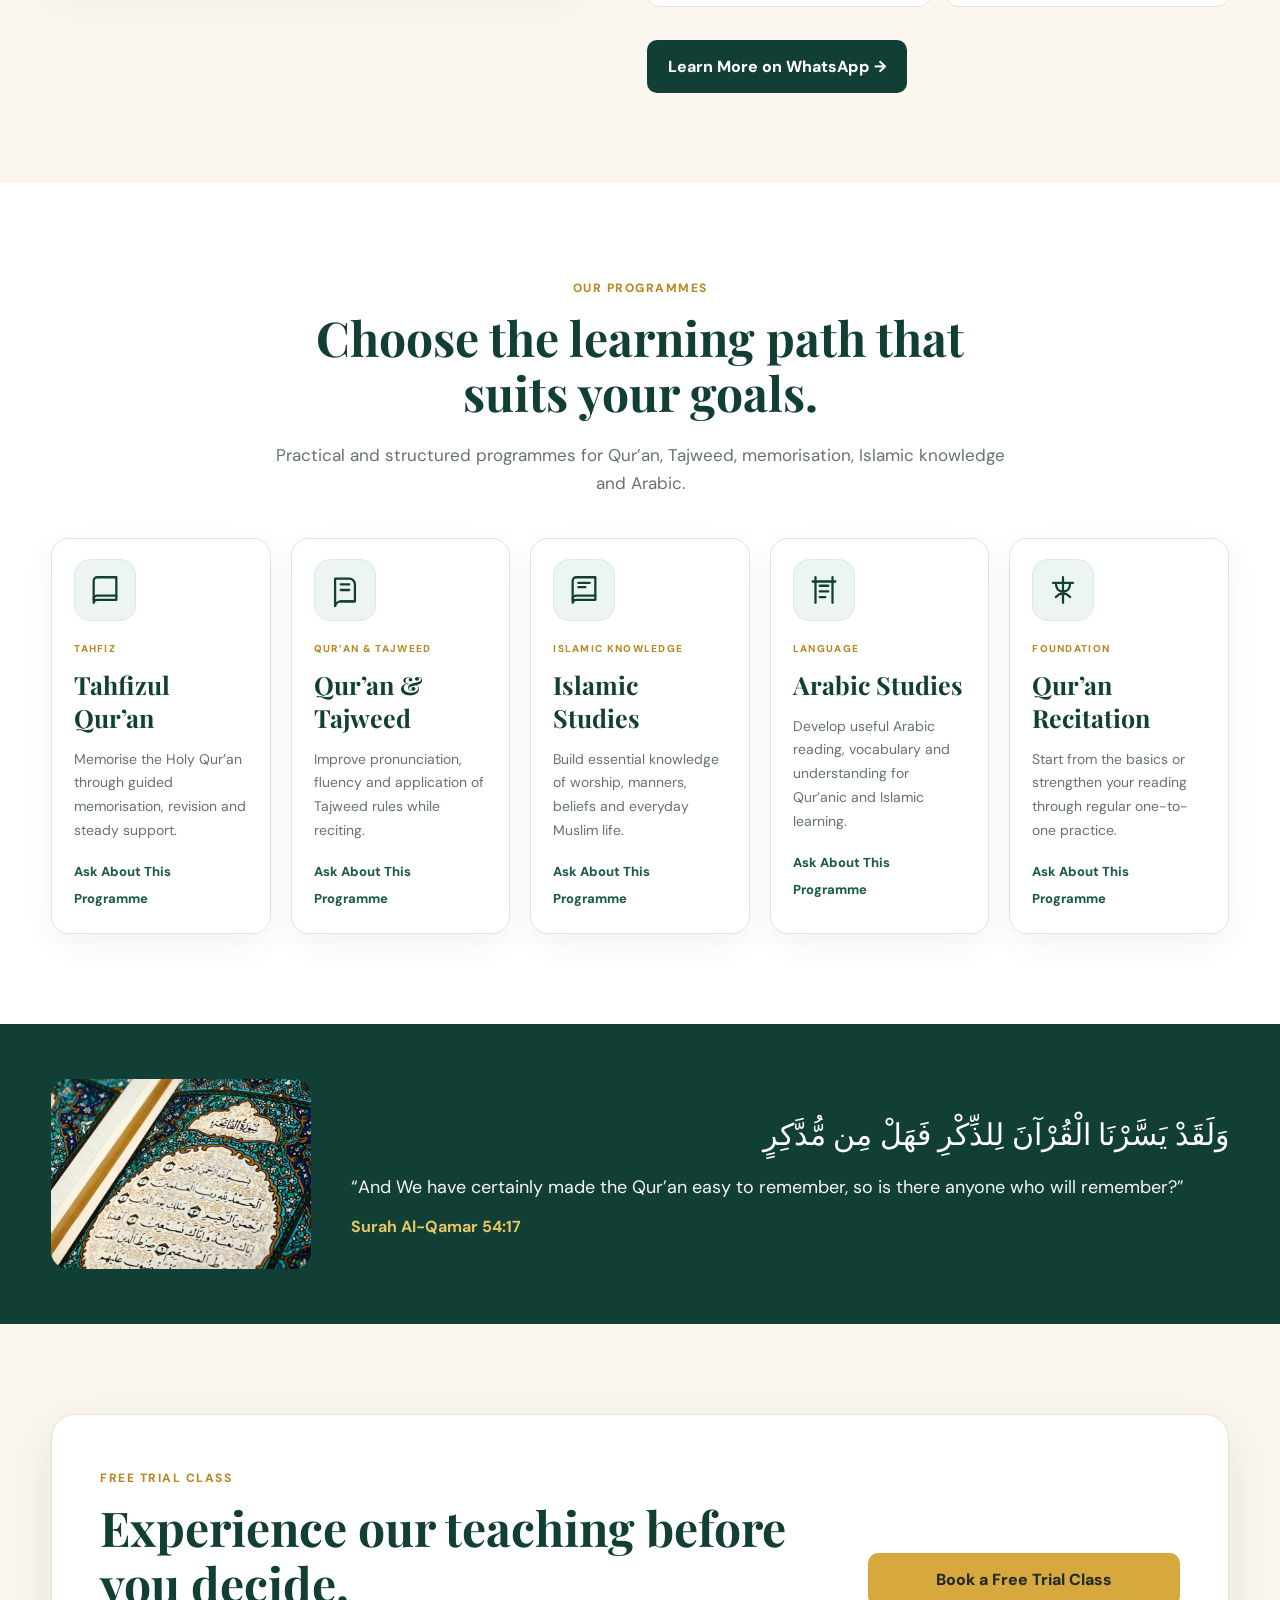
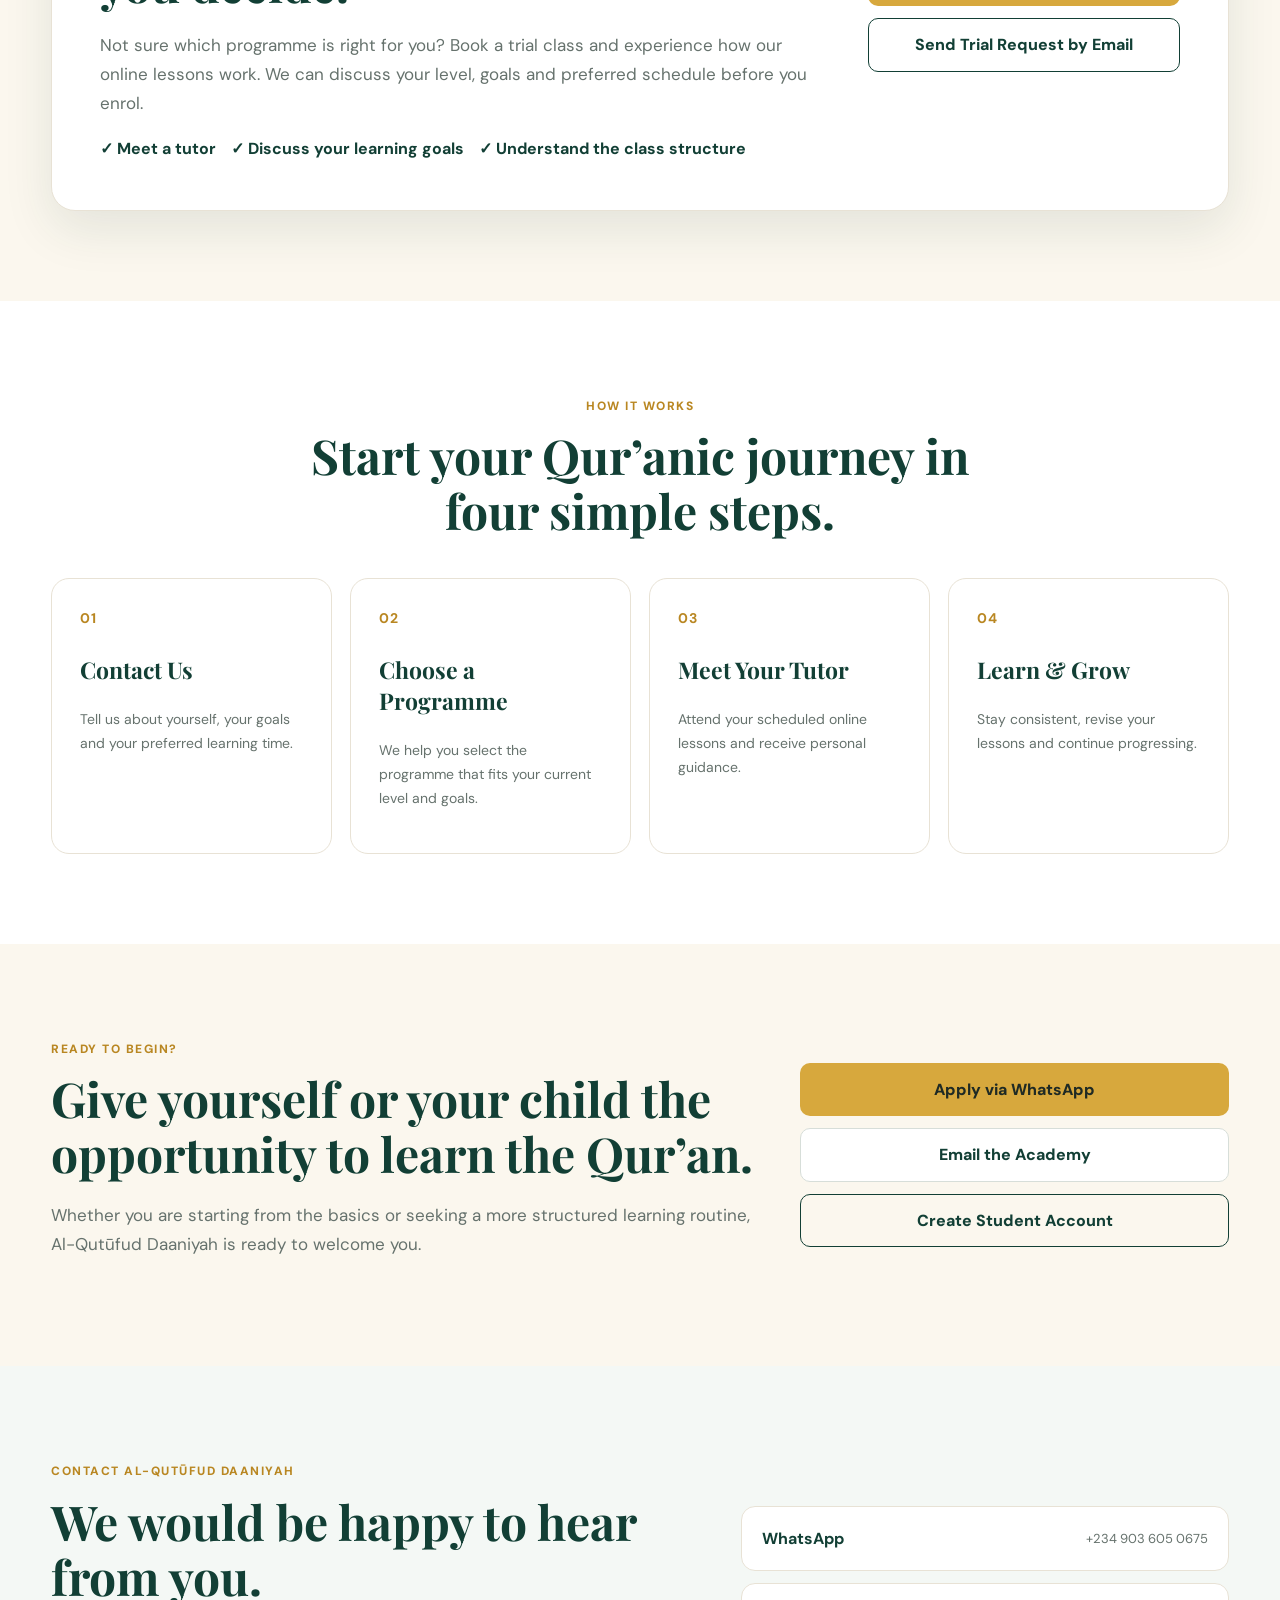
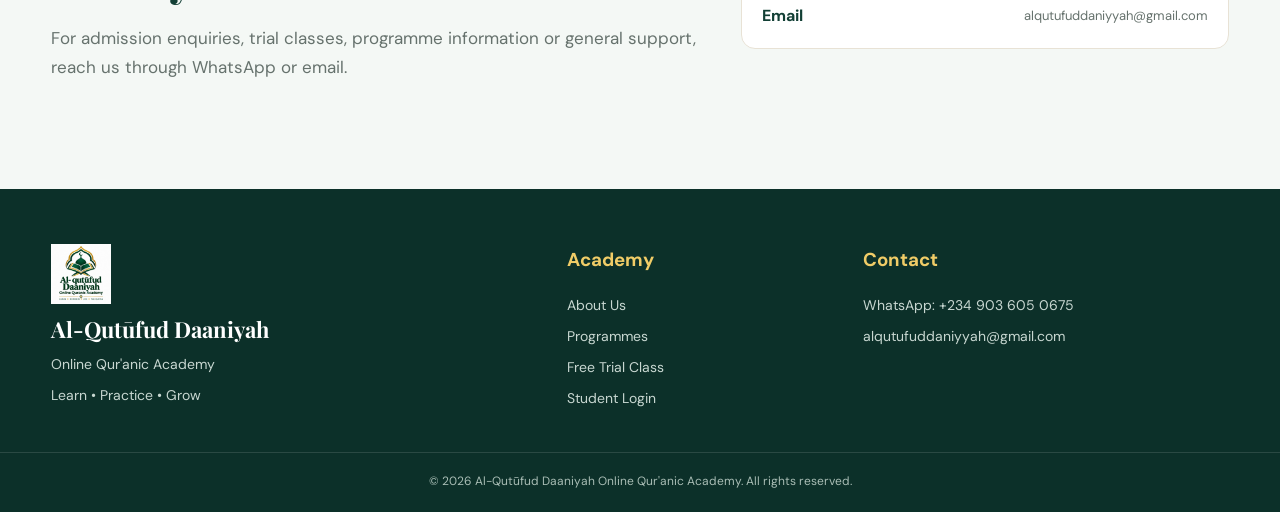
==== commit 1ef7047d: "Add files via upload" ====
--- a/index.html
+++ b/index.html
@@ -12,7 +12,7 @@
 <header class="site-header"><div class="container nav-wrap">
 <a class="brand" href="index.html"><img src="logo.png" alt="Al-Qutūfud Daaniyah logo"><span><strong>Al-Qutūfud Daaniyah</strong><small>Online Qur'anic Academy</small></span></a>
 <button class="menu-btn" aria-label="Open menu">☰</button>
-<nav id="nav"><a href="#home">Home</a><a href="#about">About Us</a><a href="#programmes">Programmes</a><a href="#trial">Trial Class</a><a href="#contact">Contact</a><a class="nav-login" href="student-login.html">Student Login</a><a class="nav-apply" href="#admission">Apply Now</a></nav>
+<nav id="nav"><a href="#home">Home</a><a href="#about">About Us</a><a href="#programmes">Programmes</a><a href="#trial">Trial Class</a><a href="#contact">Contact</a><a class="nav-login" href="student-login.html">Student Login</a><a class="nav-login" href="admin-dashboard.html">🔐 Admin Login</a><a class="nav-apply" href="#admission">Apply Now</a></nav>
 </div></header>
 <main>
 <section id="home" class="hero-new"><div class="hero-image"><img src="hero-quran-teaching.jpg" alt="Sheikh teaching Qur'an to a student through a laptop"><div class="hero-shade"></div></div><div class="container hero-content"><div class="hero-copy"><span class="eyebrow light-eyebrow">AL-QUTŪFUD DAANIYAH ONLINE QUR'ANIC ACADEMY</span><h1>Learn the Qur’an.<br><span>Live by its guidance.</span></h1><p>At Al-Qutūfud Daaniyah, we make meaningful Qur’anic and Islamic learning accessible from wherever you are. Learn with caring tutors, follow a structured programme, and grow at a pace that supports your goals.</p><div class="hero-actions"><a class="btn gold" href="https://wa.me/2349036050675?text=Assalamu%20Alaikum%2C%20I%20would%20like%20to%20apply%20to%20Al-Qut%C5%ABfud%20Daaniyah%20Online%20Qur%27anic%20Academy." target="_blank" rel="noopener">Apply Now →</a><a class="btn glass" href="#programmes">Explore Our Programmes</a></div><div class="hero-contact"><a href="https://wa.me/2349036050675" target="_blank" rel="noopener">WhatsApp: +234 903 605 0675</a><a href="mailto:alqutufuddaniyyah@gmail.com">Email: alqutufuddaniyyah@gmail.com</a></div></div></div></section>
